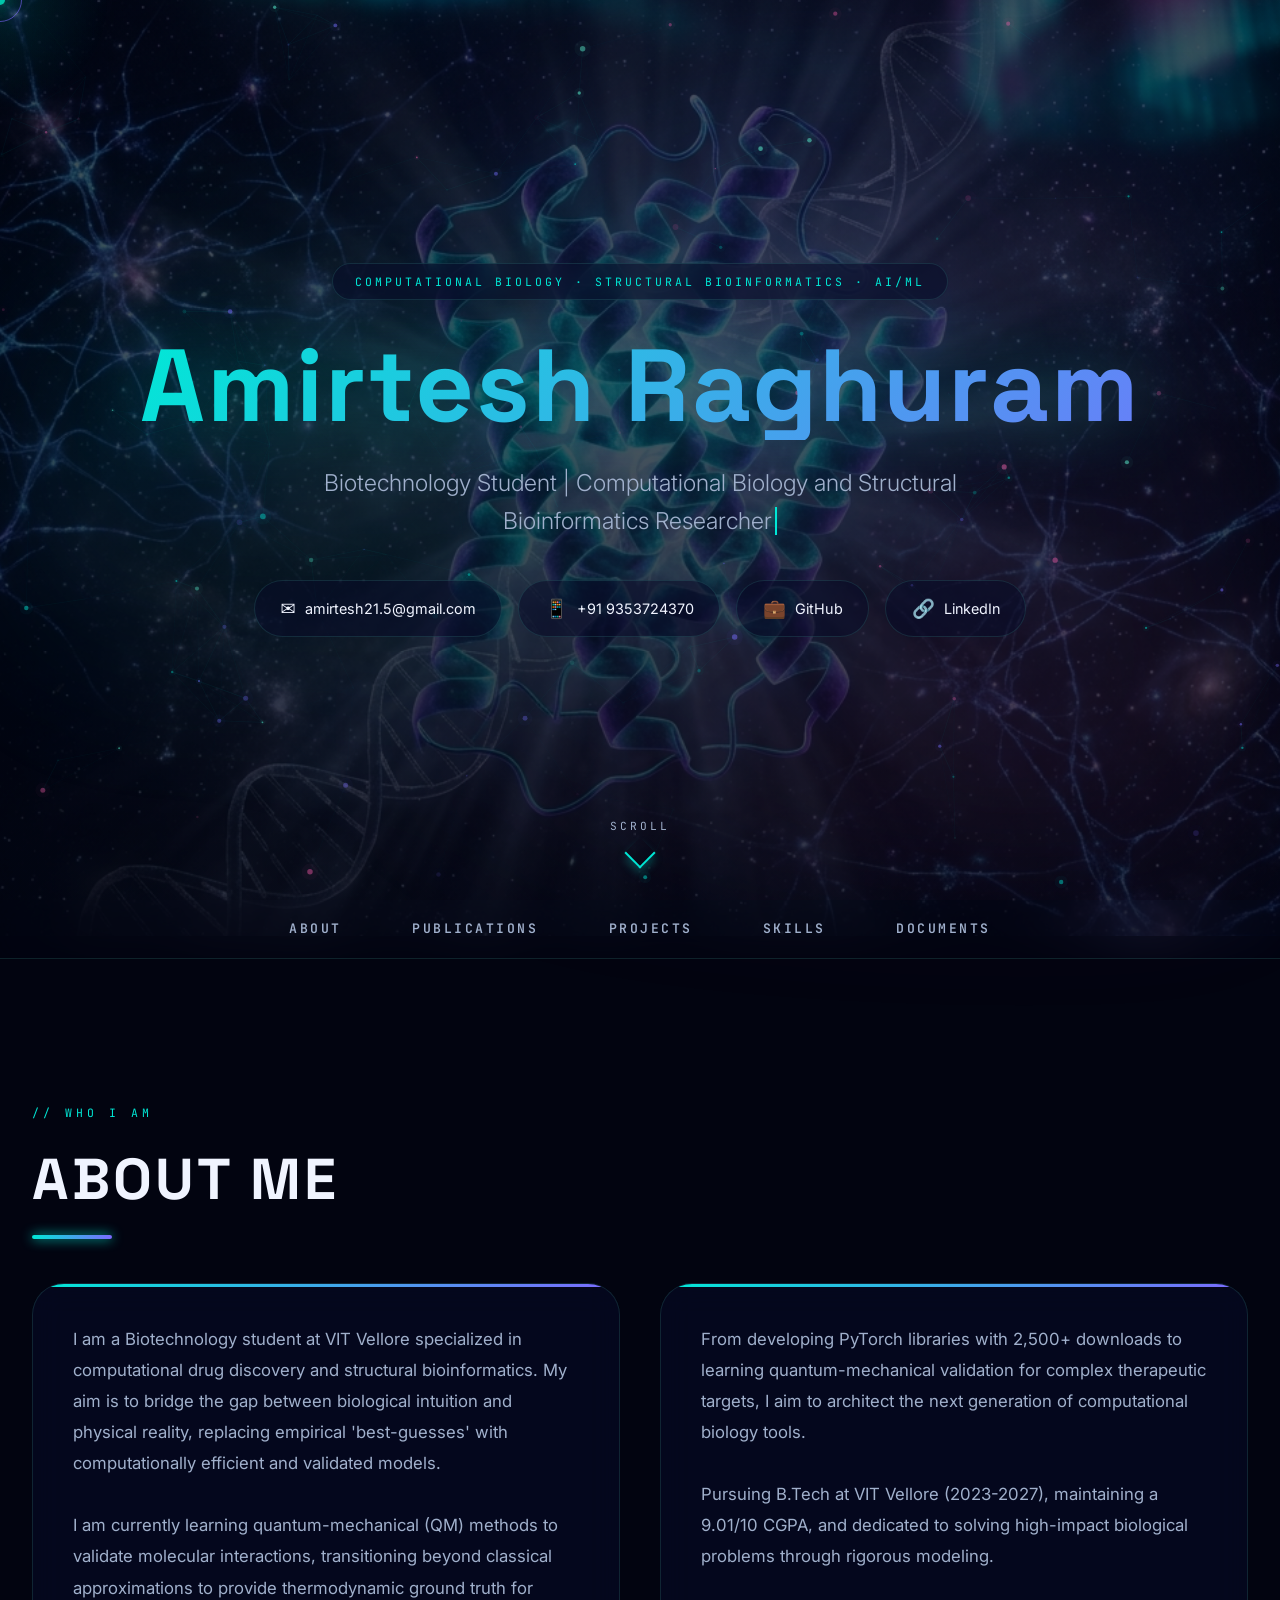
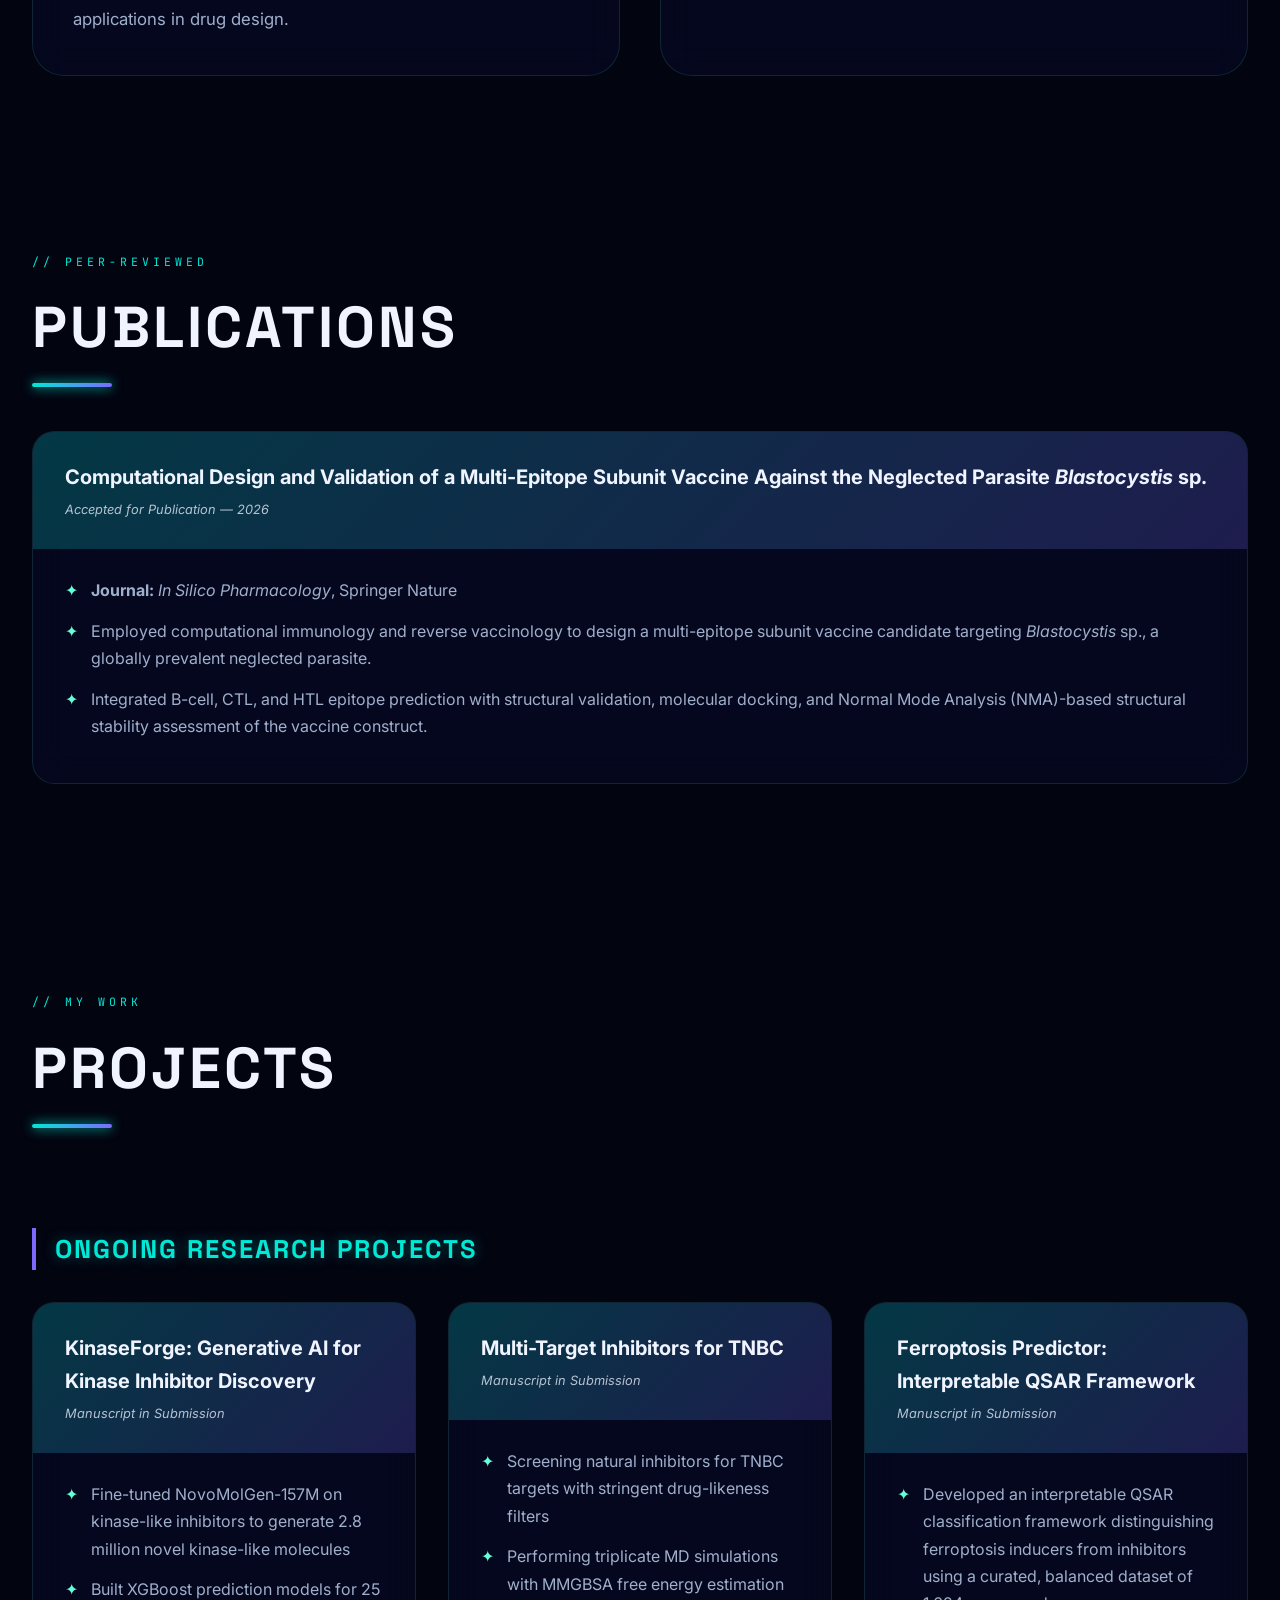
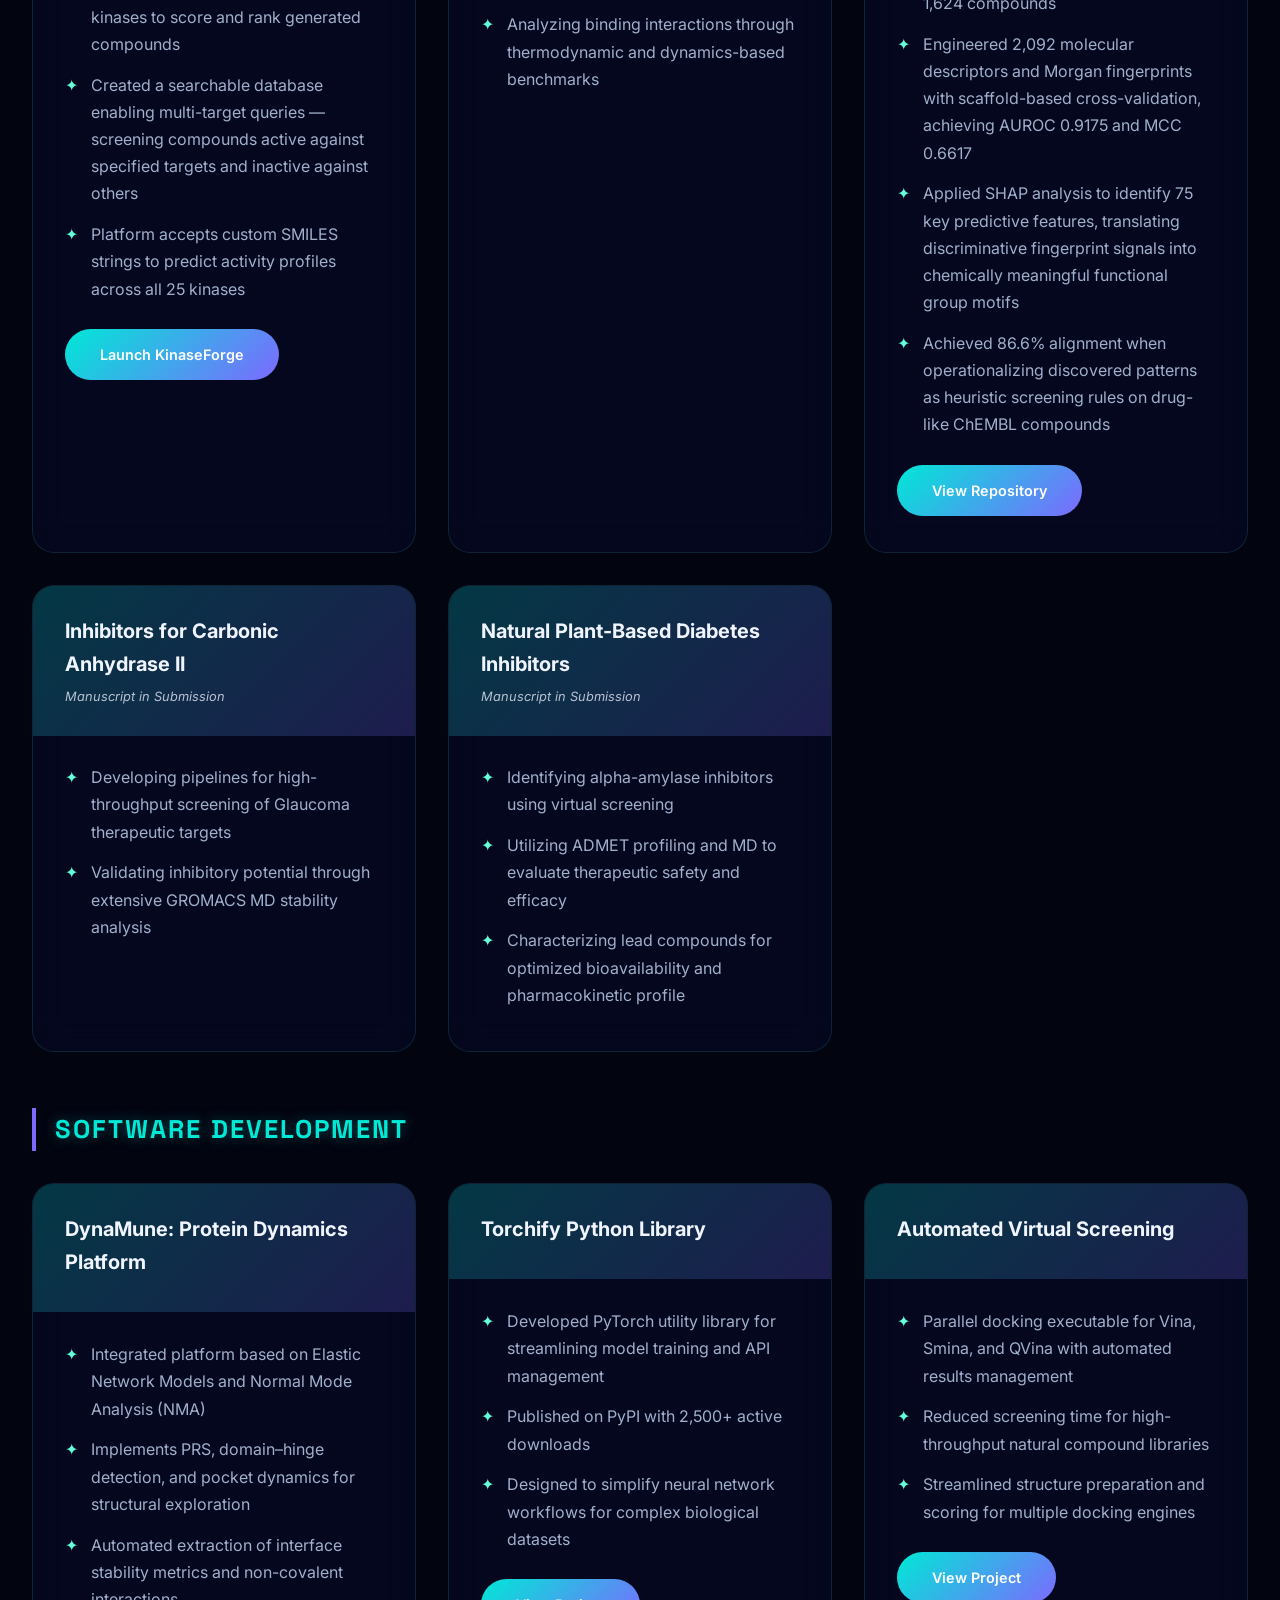
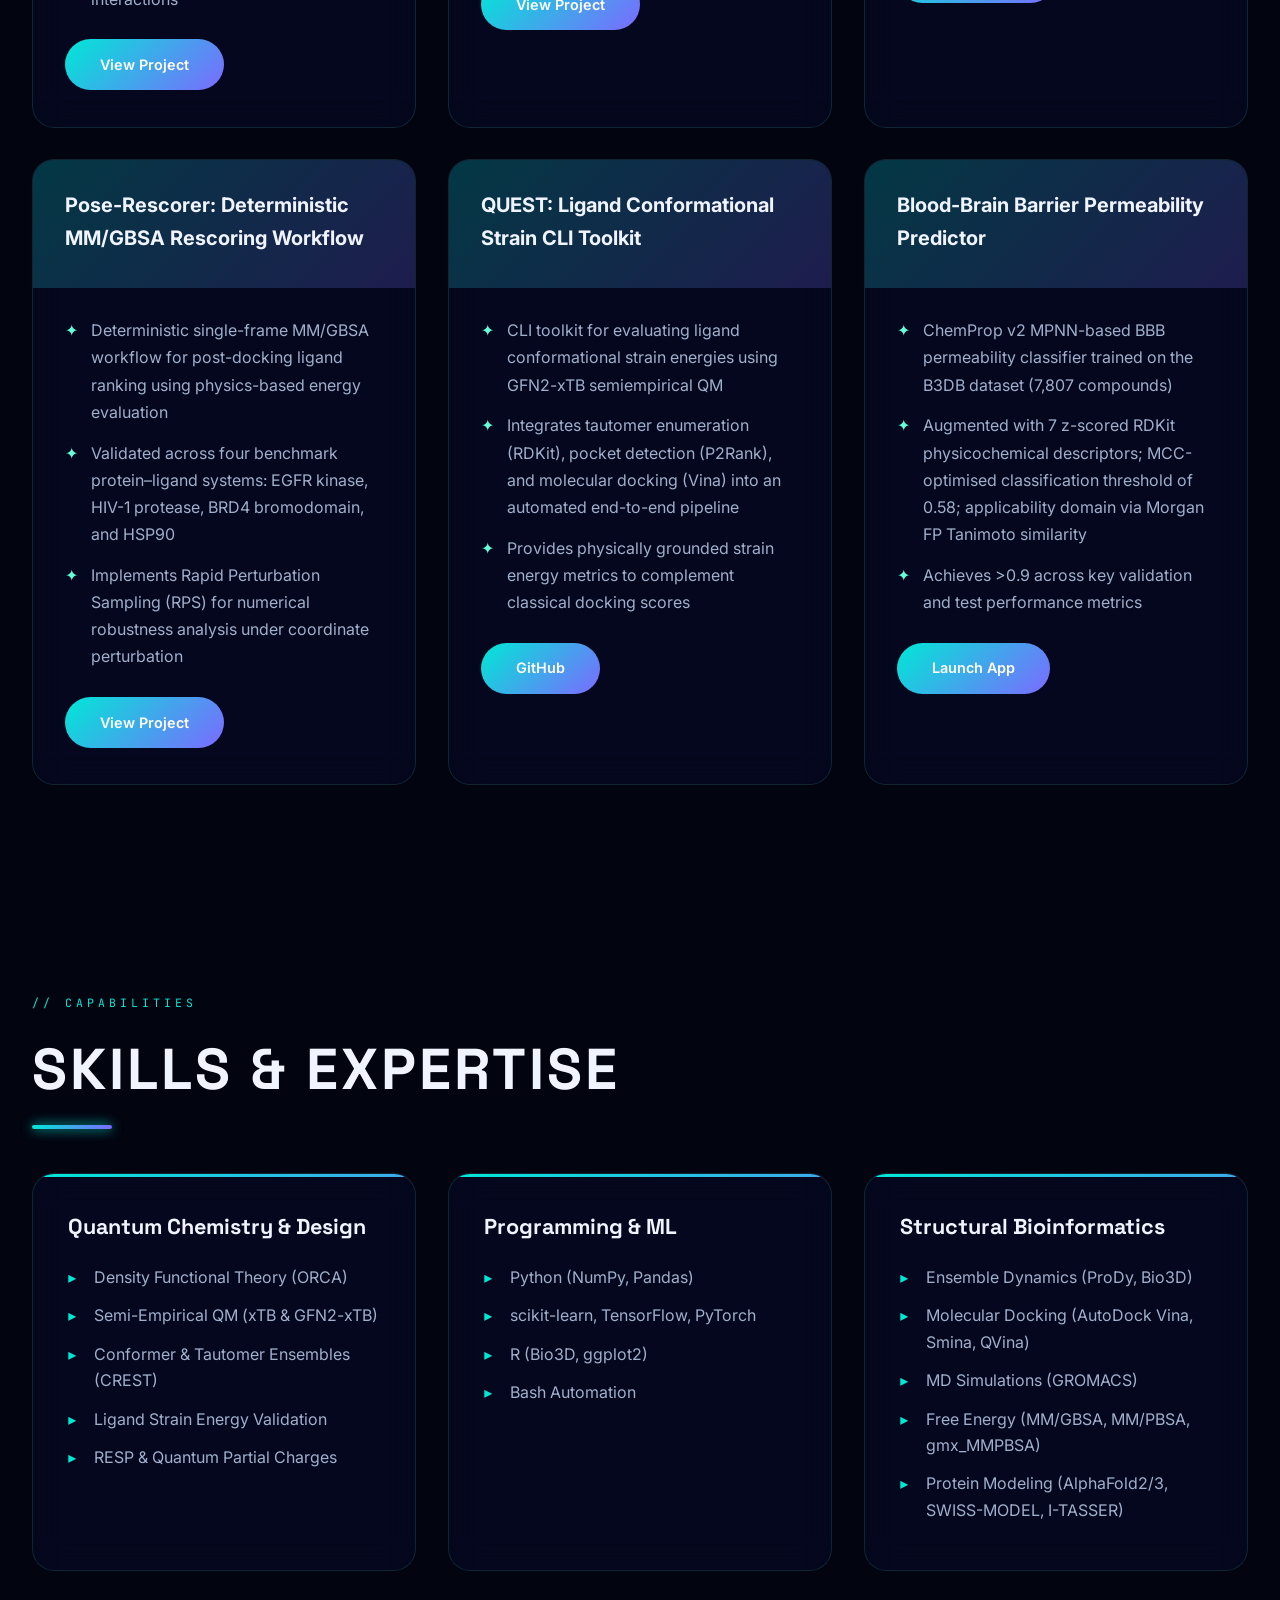
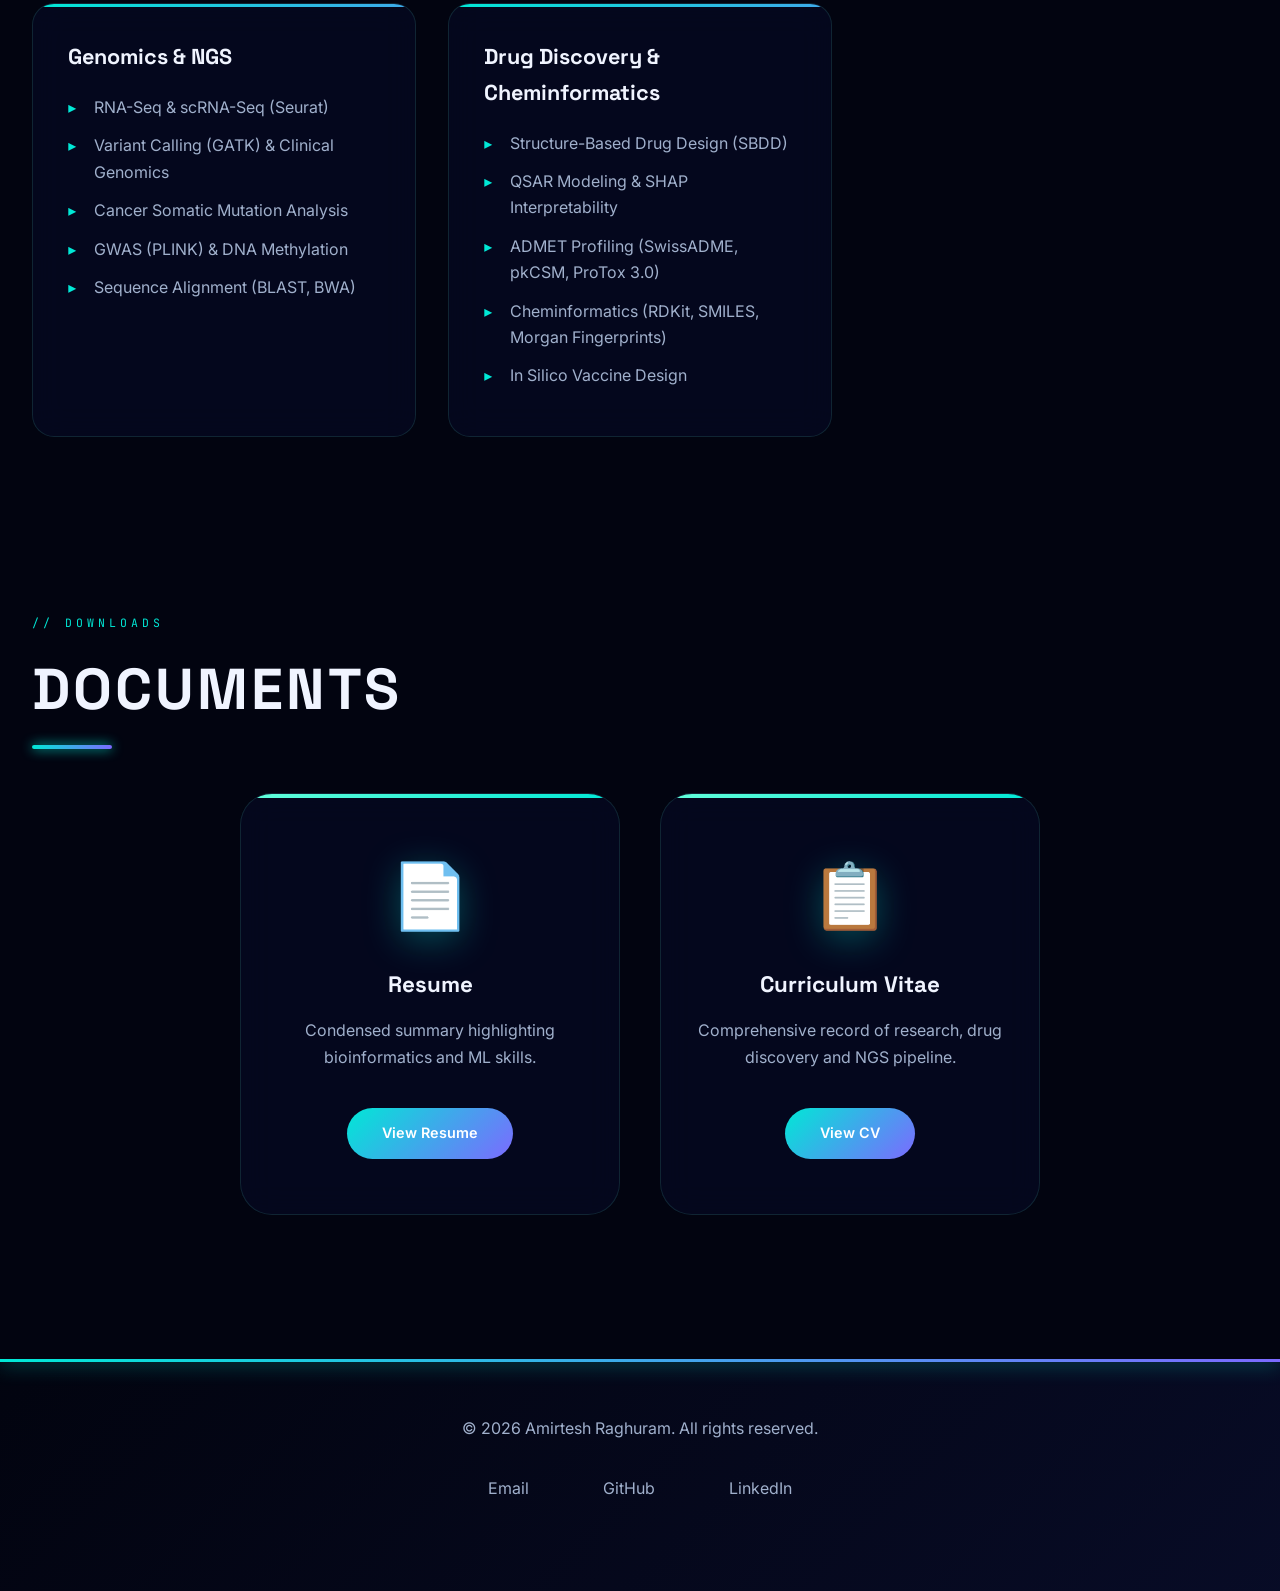
==== index.html @ 0015186c "bbb-prediction-added" ====
<!DOCTYPE html>
<html lang="en">

<head>
    <meta charset="UTF-8">
    <meta name="viewport" content="width=device-width, initial-scale=1.0">
    <title>Amirtesh Raghuram - Biotechnology Portfolio</title>
    <link
        href="https://fonts.googleapis.com/css2?family=Inter:wght@300;400;600;700;900&family=Space+Grotesk:wght@400;600;700&family=JetBrains+Mono:wght@400;700&display=swap"
        rel="stylesheet">
    <link rel="stylesheet" href="styles.css">
    <style>
        /* overrides loaded from styles.css */
    </style>
</head>

<body>
    <!-- Scroll Progress -->
    <div class="scroll-progress" id="scrollProgress"></div>

    <!-- 6-Panel Background System -->
    <div class="bg-base"></div>
    <div class="bg-panel active" id="bg-hero"></div>
    <div class="bg-panel" id="bg-about"></div>
    <div class="bg-panel" id="bg-skills"></div>
    <div class="bg-panel" id="bg-research"></div>
    <div class="bg-panel" id="bg-software"></div>
    <div class="bg-panel" id="bg-documents"></div>
    <div class="bg-overlay"></div>

    <!-- Ambient -->
    <div class="aurora"></div>
    <canvas id="particles-canvas"></canvas>

    <!-- Custom Cursor -->
    <div class="cursor-dot" id="cursorDot"></div>
    <div class="cursor-ring" id="cursorRing"></div>
    <div class="cursor-glow" id="cursorGlow"></div>

    <!-- Hero -->
    <header class="hero" id="hero">
        <div class="hero-content">
            <div class="hero-badge">Computational Biology · Structural Bioinformatics · AI/ML</div>
            <h1 class="hero-name">Amirtesh Raghuram</h1>
            <p class="hero-subtitle"><span class="typewriter">Biotechnology Student | Computational Biology and
                    Structural Bioinformatics Researcher</span></p>
            <div class="hero-contacts">
                <a href="mailto:amirtesh21.5@gmail.com" class="contact-pill magnetic"><span class="icon">✉</span>
                    <span>amirtesh21.5@gmail.com</span></a>
                <a href="tel:+919353724370" class="contact-pill magnetic"><span class="icon">📱</span> <span>+91
                        9353724370</span></a>
                <a href="https://github.com/amirtesh" target="_blank" class="contact-pill magnetic"><span
                        class="icon">💼</span> <span>GitHub</span></a>
                <a href="https://in.linkedin.com/in/amirtesh-raghuram-90161828a" target="_blank"
                    class="contact-pill magnetic"><span class="icon">🔗</span> <span>LinkedIn</span></a>
            </div>
        </div>
        <div class="scroll-hint">
            <span>Scroll</span>
            <div class="scroll-hint-arrow"></div>
        </div>
    </header>

    <nav id="mainNav">
        <div class="nav-container">
            <a href="#about" class="nav-link active">About</a>
            <a href="#publications" class="nav-link">Publications</a>
            <a href="#projects" class="nav-link">Projects</a>
            <a href="#skills" class="nav-link">Skills</a>
            <a href="#documents" class="nav-link">Documents</a>
        </div>
    </nav>

    <main>
        <section id="about" class="section">
            <div class="section-label">// who i am</div>
            <h2 class="section-title">About Me</h2>
            <div class="about-grid">
                <div class="about-card stagger">
                    <p>I am a Biotechnology student at VIT Vellore specialized in computational drug discovery and
                        structural bioinformatics. My aim is to bridge the gap between biological intuition and physical
                        reality, replacing empirical 'best-guesses' with computationally efficient and validated models.
                    </p>
                    <br>
                    <p>I am currently learning quantum-mechanical (QM) methods to validate molecular interactions,
                        transitioning beyond classical approximations to provide thermodynamic ground truth for
                        applications in drug design.</p>
                </div>
                <div class="about-card stagger">
                    <p>From developing PyTorch libraries with 2,500+ downloads to learning quantum-mechanical validation
                        for complex therapeutic targets, I aim to architect the next generation of computational biology
                        tools.</p>
                    <br>
                    <p>Pursuing B.Tech at VIT Vellore (2023-2027), maintaining a 9.01/10 CGPA, and dedicated to solving
                        high-impact biological problems through rigorous modeling.</p>
                </div>
            </div>
        </section>


        <section id="publications" class="section">
            <div class="section-label">// peer-reviewed</div>
            <h2 class="section-title">Publications</h2>
            <div class="projects-grid">
                <div class="project-card stagger" style="grid-column: 1 / -1;">
                    <div class="project-header">
                        <h3 class="project-title">Computational Design and Validation of a Multi-Epitope Subunit Vaccine
                            Against the Neglected Parasite <em>Blastocystis</em> sp.</h3>
                        <p class="project-status">Accepted for Publication &mdash; 2026</p>
                    </div>
                    <div class="project-body">
                        <div class="project-bullet"><strong>Journal:</strong> <em>In Silico Pharmacology</em>, Springer
                            Nature</div>
                        <div class="project-bullet">Employed computational immunology and reverse vaccinology to design
                            a multi-epitope subunit vaccine candidate targeting <em>Blastocystis</em> sp., a globally
                            prevalent neglected parasite.</div>
                        <div class="project-bullet">Integrated B-cell, CTL, and HTL epitope prediction with structural
                            validation, molecular docking, and Normal Mode Analysis (NMA)-based structural stability
                            assessment of the vaccine construct.</div>
                    </div>
                </div>
            </div>
        </section>

        <section id="projects" class="section">
            <div class="section-label">// my work</div>
            <h2 class="section-title">Projects</h2>
            <h3 class="projects-label" id="research-anchor">Ongoing Research Projects</h3>
            <div class="projects-grid">
                <div class="project-card stagger">
                    <div class="project-header">
                        <h3 class="project-title">KinaseForge: Generative AI for Kinase Inhibitor Discovery</h3>
                        <p class="project-status">Manuscript in Submission</p>
                    </div>
                    <div class="project-body">
                        <div class="project-bullet">Fine-tuned NovoMolGen-157M on kinase-like inhibitors to generate 2.8
                            million novel kinase-like molecules</div>
                        <div class="project-bullet">Built XGBoost prediction models for 25 kinases to score and rank
                            generated compounds</div>
                        <div class="project-bullet">Created a searchable database enabling multi-target queries —
                            screening compounds active against specified targets and inactive against others</div>
                        <div class="project-bullet">Platform accepts custom SMILES strings to predict activity profiles
                            across all 25 kinases</div><a href="https://kinaseforge.vit.ac.in/" target="_blank"
                            class="btn magnetic"><span>Launch KinaseForge</span></a>
                    </div>
                </div>
                <div class="project-card stagger">
                    <div class="project-header">
                        <h3 class="project-title">Multi-Target Inhibitors for TNBC</h3>
                        <p class="project-status">Manuscript in Submission</p>
                    </div>
                    <div class="project-body">
                        <div class="project-bullet">Screening natural inhibitors for TNBC targets with stringent
                            drug-likeness filters</div>
                        <div class="project-bullet">Performing triplicate MD simulations with MMGBSA free energy
                            estimation</div>
                        <div class="project-bullet">Analyzing binding interactions through thermodynamic and
                            dynamics-based benchmarks</div>
                    </div>
                </div>
                <div class="project-card stagger">
                    <div class="project-header">
                        <h3 class="project-title">Ferroptosis Predictor: Interpretable QSAR Framework</h3>
                        <p class="project-status">Manuscript in Submission</p>
                    </div>
                    <div class="project-body">
                        <div class="project-bullet">Developed an interpretable QSAR classification framework
                            distinguishing ferroptosis inducers from inhibitors using a curated, balanced dataset of
                            1,624 compounds</div>
                        <div class="project-bullet">Engineered 2,092 molecular descriptors and Morgan fingerprints with
                            scaffold-based cross-validation, achieving AUROC 0.9175 and MCC 0.6617</div>
                        <div class="project-bullet">Applied SHAP analysis to identify 75 key predictive features,
                            translating discriminative fingerprint signals into chemically meaningful functional group
                            motifs</div>
                        <div class="project-bullet">Achieved 86.6% alignment when operationalizing discovered patterns
                            as heuristic screening rules on drug-like ChEMBL compounds</div><a
                            href="https://github.com/Amirtesh/Ferroptosis-Predictor" target="_blank"
                            class="btn magnetic"><span>View Repository</span></a>
                    </div>
                </div>
                <div class="project-card stagger">
                    <div class="project-header">
                        <h3 class="project-title">Inhibitors for Carbonic Anhydrase II</h3>
                        <p class="project-status">Manuscript in Submission</p>
                    </div>
                    <div class="project-body">
                        <div class="project-bullet">Developing pipelines for high-throughput screening of Glaucoma
                            therapeutic targets</div>
                        <div class="project-bullet">Validating inhibitory potential through extensive GROMACS MD
                            stability analysis</div>
                    </div>
                </div>
                <div class="project-card stagger">
                    <div class="project-header">
                        <h3 class="project-title">Natural Plant-Based Diabetes Inhibitors</h3>
                        <p class="project-status">Manuscript in Submission</p>
                    </div>
                    <div class="project-body">
                        <div class="project-bullet">Identifying alpha-amylase inhibitors using virtual screening</div>
                        <div class="project-bullet">Utilizing ADMET profiling and MD to evaluate therapeutic safety and
                            efficacy</div>
                        <div class="project-bullet">Characterizing lead compounds for optimized bioavailability and
                            pharmacokinetic profile</div>
                    </div>
                </div>
            </div>
            <h3 class="projects-label" id="software-anchor">Software Development</h3>
            <div class="projects-grid">
                <div class="project-card stagger">
                    <div class="project-header">
                        <h3 class="project-title">DynaMune: Protein Dynamics Platform</h3>
                    </div>
                    <div class="project-body">
                        <div class="project-bullet">Integrated platform based on Elastic Network Models and Normal Mode
                            Analysis (NMA)</div>
                        <div class="project-bullet">Implements PRS, domain–hinge detection, and pocket dynamics for
                            structural exploration</div>
                        <div class="project-bullet">Automated extraction of interface stability metrics and non-covalent
                            interactions</div><a href="https://github.com/Amirtesh/DynaMune" target="_blank"
                            class="btn magnetic"><span>View Project</span></a>
                    </div>
                </div>
                <div class="project-card stagger">
                    <div class="project-header">
                        <h3 class="project-title">Torchify Python Library</h3>
                    </div>
                    <div class="project-body">
                        <div class="project-bullet">Developed PyTorch utility library for streamlining model training
                            and API management</div>
                        <div class="project-bullet">Published on PyPI with 2,500+ active downloads</div>
                        <div class="project-bullet">Designed to simplify neural network workflows for complex biological
                            datasets</div><a href="https://github.com/Amirtesh/Pytorch-Torchify" target="_blank"
                            class="btn magnetic"><span>View Project</span></a>
                    </div>
                </div>
                <div class="project-card stagger">
                    <div class="project-header">
                        <h3 class="project-title">Automated Virtual Screening</h3>
                    </div>
                    <div class="project-body">
                        <div class="project-bullet">Parallel docking executable for Vina, Smina, and QVina with
                            automated results management</div>
                        <div class="project-bullet">Reduced screening time for high-throughput natural compound
                            libraries</div>
                        <div class="project-bullet">Streamlined structure preparation and scoring for multiple docking
                            engines</div><a href="https://github.com/Amirtesh/Automated-Virtual-Screening"
                            target="_blank" class="btn magnetic"><span>View Project</span></a>
                    </div>
                </div>
                <div class="project-card stagger">
                    <div class="project-header">
                        <h3 class="project-title">Pose-Rescorer: Deterministic MM/GBSA Rescoring Workflow</h3>
                    </div>
                    <div class="project-body">
                        <div class="project-bullet">Deterministic single-frame MM/GBSA workflow for post-docking ligand
                            ranking using physics-based energy evaluation</div>
                        <div class="project-bullet">Validated across four benchmark protein–ligand systems: EGFR kinase,
                            HIV-1 protease, BRD4 bromodomain, and HSP90</div>
                        <div class="project-bullet">Implements Rapid Perturbation Sampling (RPS) for numerical
                            robustness analysis under coordinate perturbation</div><a
                            href="https://amirtesh.github.io/Pose-Rescorer" target="_blank"
                            class="btn magnetic"><span>View Project</span></a>
                    </div>
                </div>
                <div class="project-card stagger">
                    <div class="project-header">
                        <h3 class="project-title">QUEST: Ligand Conformational Strain CLI Toolkit</h3>
                    </div>
                    <div class="project-body">
                        <div class="project-bullet">CLI toolkit for evaluating ligand conformational strain energies
                            using GFN2-xTB semiempirical QM</div>
                        <div class="project-bullet">Integrates tautomer enumeration (RDKit), pocket detection (P2Rank),
                            and molecular docking (Vina) into an automated end-to-end pipeline</div>
                        <div class="project-bullet">Provides physically grounded strain energy metrics to complement
                            classical docking scores </div><a href="https://github.com/Amirtesh/QUEST" target="_blank"
                            class="btn magnetic"><span>GitHub</span></a>
                    </div>
                </div>
                <div class="project-card stagger">
                    <div class="project-header">
                        <h3 class="project-title">Blood-Brain Barrier Permeability Predictor</h3>
                    </div>
                    <div class="project-body">
                        <div class="project-bullet">ChemProp v2 MPNN-based BBB permeability classifier trained on
                            the B3DB dataset (7,807 compounds)</div>
                        <div class="project-bullet">Augmented with 7 z-scored RDKit physicochemical descriptors;
                            MCC-optimised classification threshold of 0.58; applicability domain via Morgan FP Tanimoto
                            similarity</div>
                        <div class="project-bullet">Achieves &gt;0.9 across key validation and test performance
                            metrics</div>
                        <a href="https://bbb-prediction.streamlit.app/" target="_blank" class="btn magnetic"><span>Launch
                                App</span></a>
                    </div>
                </div>
            </div>
        </section>

        <section id="skills" class="section">
            <div class="section-label">// capabilities</div>
            <h2 class="section-title">Skills &amp; Expertise</h2>
            <div class="skills-grid">
                <div class="skill-card stagger">
                    <h3 class="skill-card-title">Quantum Chemistry &amp; Design</h3>
                    <ul>
                        <li class="skill-item">Density Functional Theory (ORCA)</li>
                        <li class="skill-item">Semi-Empirical QM (xTB &amp; GFN2-xTB)</li>
                        <li class="skill-item">Conformer &amp; Tautomer Ensembles (CREST)</li>
                        <li class="skill-item">Ligand Strain Energy Validation</li>
                        <li class="skill-item">RESP &amp; Quantum Partial Charges</li>
                    </ul>
                </div>
                <div class="skill-card stagger">
                    <h3 class="skill-card-title">Programming &amp; ML</h3>
                    <ul>
                        <li class="skill-item">Python (NumPy, Pandas)</li>
                        <li class="skill-item">scikit-learn, TensorFlow, PyTorch</li>
                        <li class="skill-item">R (Bio3D, ggplot2)</li>
                        <li class="skill-item">Bash Automation</li>
                    </ul>
                </div>
                <div class="skill-card stagger">
                    <h3 class="skill-card-title">Structural Bioinformatics</h3>
                    <ul>
                        <li class="skill-item">Ensemble Dynamics (ProDy, Bio3D)</li>
                        <li class="skill-item">Molecular Docking (AutoDock Vina, Smina, QVina)</li>
                        <li class="skill-item">MD Simulations (GROMACS)</li>
                        <li class="skill-item">Free Energy (MM/GBSA, MM/PBSA, gmx_MMPBSA)</li>
                        <li class="skill-item">Protein Modeling (AlphaFold2/3, SWISS-MODEL, I-TASSER)</li>
                    </ul>
                </div>
                <div class="skill-card stagger">
                    <h3 class="skill-card-title">Genomics &amp; NGS</h3>
                    <ul>
                        <li class="skill-item">RNA-Seq &amp; scRNA-Seq (Seurat)</li>
                        <li class="skill-item">Variant Calling (GATK) &amp; Clinical Genomics</li>
                        <li class="skill-item">Cancer Somatic Mutation Analysis</li>
                        <li class="skill-item">GWAS (PLINK) &amp; DNA Methylation</li>
                        <li class="skill-item">Sequence Alignment (BLAST, BWA)</li>
                    </ul>
                </div>
                <div class="skill-card stagger">
                    <h3 class="skill-card-title">Drug Discovery &amp; Cheminformatics</h3>
                    <ul>
                        <li class="skill-item">Structure-Based Drug Design (SBDD)</li>
                        <li class="skill-item">QSAR Modeling &amp; SHAP Interpretability</li>
                        <li class="skill-item">ADMET Profiling (SwissADME, pkCSM, ProTox 3.0)</li>
                        <li class="skill-item">Cheminformatics (RDKit, SMILES, Morgan Fingerprints)</li>
                        <li class="skill-item">In Silico Vaccine Design</li>
                    </ul>
                </div>
            </div>
        </section>

        <section id="documents" class="section">
            <div class="section-label">// downloads</div>
            <h2 class="section-title">Documents</h2>
            <div class="docs-grid">
                <div class="doc-card stagger">
                    <div class="doc-icon">📄</div>
                    <h3 class="doc-title">Resume</h3>
                    <p class="doc-desc">Condensed summary highlighting bioinformatics and ML skills.</p><a
                        href="Amirtesh-Raghuram-Resume.pdf" target="_blank" class="btn magnetic"><span>View
                            Resume</span></a>
                </div>
                <div class="doc-card stagger">
                    <div class="doc-icon">📋</div>
                    <h3 class="doc-title">Curriculum Vitae</h3>
                    <p class="doc-desc">Comprehensive record of research, drug discovery and NGS pipeline.</p><a
                        href="Amirtesh-Raghuram-CV.pdf" target="_blank" class="btn magnetic"><span>View CV</span></a>
                </div>
            </div>
        </section>
    </main>

    <footer>
        <div class="footer-inner">
            <p>&copy; 2026 Amirtesh Raghuram. All rights reserved.</p>
            <div class="footer-links">
                <a href="mailto:amirtesh21.5@gmail.com" class="footer-link">Email</a>
                <a href="https://github.com/amirtesh" target="_blank" class="footer-link">GitHub</a>
                <a href="https://in.linkedin.com/in/amirtesh-raghuram-90161828a" target="_blank"
                    class="footer-link">LinkedIn</a>
            </div>
        </div>
    </footer>

    <script>
        // ── Scroll Progress ──
        window.addEventListener('scroll', () => {
            const pct = (window.scrollY / (document.documentElement.scrollHeight - innerHeight)) * 100;
            document.getElementById('scrollProgress').style.width = pct + '%';
        });

        // ── Custom Cursor ──
        const dot = document.getElementById('cursorDot');
        const ring = document.getElementById('cursorRing');
        const glow = document.getElementById('cursorGlow');
        let mx = 0, my = 0, dx = 0, dy = 0, rx = 0, ry = 0, gx = 0, gy = 0;

        document.addEventListener('mousemove', e => { mx = e.clientX; my = e.clientY; });

        document.querySelectorAll('a, button, .btn').forEach(el => {
            el.addEventListener('mouseenter', () => { dot.classList.add('hovering'); ring.classList.add('hovering'); });
            el.addEventListener('mouseleave', () => { dot.classList.remove('hovering'); ring.classList.remove('hovering'); });
        });

        (function animCursor() {
            dx += (mx - dx) * 0.35; dy += (my - dy) * 0.35;
            rx += (mx - rx) * 0.12; ry += (my - ry) * 0.12;
            gx += (mx - gx) * 0.06; gy += (my - gy) * 0.06;
            dot.style.left = dx - 5 + 'px'; dot.style.top = dy - 5 + 'px';
            ring.style.left = rx - 22 + 'px'; ring.style.top = ry - 22 + 'px';
            glow.style.left = gx - 110 + 'px'; glow.style.top = gy - 110 + 'px';
            requestAnimationFrame(animCursor);
        })();

        // ── Particle System ──
        const canvas = document.getElementById('particles-canvas');
        const ctx = canvas.getContext('2d');
        let particles = [];
        function resizeCanvas() { canvas.width = innerWidth; canvas.height = innerHeight; }
        resizeCanvas(); window.addEventListener('resize', resizeCanvas);

        class Particle {
            constructor() { this.reset(); }
            reset() {
                this.x = Math.random() * canvas.width;
                this.y = Math.random() * canvas.height;
                this.size = Math.random() * 2.5 + 0.5;
                this.sx = (Math.random() - 0.5) * 0.6;
                this.sy = (Math.random() - 0.5) * 0.6;
                this.o = Math.random() * 0.5 + 0.1;
                this.c = ['0,232,214', '124,106,255', '255,94,174', '100,255,218'][Math.floor(Math.random() * 4)];
                this.p = Math.random() * Math.PI * 2;
            }
            update() {
                this.x += this.sx; this.y += this.sy;
                this.p += 0.02; this.o = 0.25 + Math.sin(this.p) * 0.25;
                const ddx = mx - this.x, ddy = my - this.y;
                if (Math.hypot(ddx, ddy) < 180) { this.x += ddx * 0.004; this.y += ddy * 0.004; }
                if (this.x < 0 || this.x > canvas.width || this.y < 0 || this.y > canvas.height) this.reset();
            }
            draw() {
                ctx.beginPath(); ctx.arc(this.x, this.y, this.size, 0, Math.PI * 2);
                ctx.fillStyle = `rgba(${this.c},${this.o})`; ctx.fill();
                ctx.beginPath(); ctx.arc(this.x, this.y, this.size * 3, 0, Math.PI * 2);
                ctx.fillStyle = `rgba(${this.c},${this.o * 0.08})`; ctx.fill();
            }
        }
        function initP() { particles = []; for (let i = 0; i < Math.min(Math.floor(innerWidth / 10), 150); i++) particles.push(new Particle()); }
        initP();
        function connectP() {
            for (let i = 0; i < particles.length; i++) for (let j = i + 1; j < particles.length; j++) {
                const d = Math.hypot(particles[i].x - particles[j].x, particles[i].y - particles[j].y);
                if (d < 130) { ctx.beginPath(); ctx.strokeStyle = `rgba(0,232,214,${(1 - d / 130) * 0.15})`; ctx.lineWidth = 0.4; ctx.moveTo(particles[i].x, particles[i].y); ctx.lineTo(particles[j].x, particles[j].y); ctx.stroke(); }
            }
        }
        (function animP() { ctx.clearRect(0, 0, canvas.width, canvas.height); particles.forEach(p => { p.update(); p.draw() }); connectP(); requestAnimationFrame(animP) })();
        window.addEventListener('resize', () => { resizeCanvas(); initP(); });

        // ── Section Observer ──
        const sections = document.querySelectorAll('.section');
        const obs = new IntersectionObserver(entries => {
            entries.forEach(e => { if (e.isIntersecting) e.target.classList.add('visible'); });
        }, { threshold: 0.08, rootMargin: '0px 0px -80px 0px' });
        sections.forEach(s => obs.observe(s));

        // ── 6-Panel Background Switcher ──
        const bgMap = {
            'hero': document.getElementById('bg-hero'),
            'about': document.getElementById('bg-about'),
            'skills': document.getElementById('bg-skills'),
            'research': document.getElementById('bg-research'),
            'software': document.getElementById('bg-software'),
            'documents': document.getElementById('bg-documents')
        };
        const sectionToBg = {
            'hero': 'hero', 'about': 'about', 'skills': 'skills',
            'projects': 'research', 'research-anchor': 'research',
            'software-anchor': 'software', 'documents': 'documents'
        };
        function updateBg() {
            const targets = [document.getElementById('hero'), ...document.querySelectorAll('.section'), document.getElementById('research-anchor'), document.getElementById('software-anchor')];
            let best = 'hero', bestR = -1;
            targets.forEach(el => {
                if (!el) return;
                const r = el.getBoundingClientRect();
                const vis = (Math.min(r.bottom, innerHeight) - Math.max(r.top, 0)) / innerHeight;
                if (vis > bestR) { bestR = vis; best = el.id || 'hero'; }
            });
            const key = sectionToBg[best] || 'hero';
            Object.values(bgMap).forEach(p => p && p.classList.remove('active'));
            if (bgMap[key]) bgMap[key].classList.add('active');
        }
        window.addEventListener('scroll', updateBg, { passive: true }); updateBg();

        // ── Hero Parallax ──
        window.addEventListener('scroll', () => {
            const s = pageYOffset;
            const hero = document.querySelector('.hero-content');
            if (hero) { hero.style.transform = `translateY(${s * 0.25}px)`; hero.style.opacity = Math.max(0, 1 - s / 550); }
        });

        // ── Nav ──
        window.addEventListener('scroll', () => {
            document.getElementById('mainNav').classList.toggle('scrolled', scrollY > 80);
        });
        document.querySelectorAll('.nav-link').forEach(link => {
            link.addEventListener('click', function (e) {
                e.preventDefault();
                const t = document.getElementById(this.getAttribute('href').substring(1));
                if (t) t.scrollIntoView({ behavior: 'smooth', block: 'start' });
                document.querySelectorAll('.nav-link').forEach(l => l.classList.remove('active'));
                this.classList.add('active');
            });
        });
        window.addEventListener('scroll', () => {
            let cur = '';
            document.querySelectorAll('.section').forEach(s => {
                if (pageYOffset >= s.offsetTop - 150 && pageYOffset < s.offsetTop + s.offsetHeight) cur = s.id;
            });
            document.querySelectorAll('.nav-link').forEach(l => { l.classList.toggle('active', l.getAttribute('href') === '#' + cur); });
        });

        // ── 3D Tilt ──
        document.querySelectorAll('.project-card,.skill-card,.doc-card,.about-card').forEach(card => {
            card.addEventListener('mousemove', e => {
                const r = card.getBoundingClientRect(), x = e.clientX - r.left, y = e.clientY - r.top;
                const rx = (y - r.height / 2) / 18, ry = (r.width / 2 - x) / 18;
                card.style.transform = `perspective(900px) rotateX(${rx}deg) rotateY(${ry}deg) translateY(-8px) scale(1.02)`;
                card.style.background = `radial-gradient(circle at ${x}px ${y}px, rgba(0,232,214,0.1) 0%, transparent 55%)`;
            });
            card.addEventListener('mouseleave', () => { card.style.transform = ''; card.style.background = ''; });
        });

        // ── Magnetic Buttons ──
        document.querySelectorAll('.magnetic').forEach(b => {
            b.addEventListener('mousemove', e => {
                const r = b.getBoundingClientRect();
                b.style.transform = `translate(${(e.clientX - r.left - r.width / 2) * 0.18}px,${(e.clientY - r.top - r.height / 2) * 0.18}px) scale(1.04)`;
            });
            b.addEventListener('mouseleave', () => { b.style.transform = ''; });
        });
    </script>
</body>

</html>
---- styles.css ----
/* ═══════════════════════════════════════════════════
   AMIRTESH RAGHURAM — PORTFOLIO  ·  Full UI Redesign
   ═══════════════════════════════════════════════════ */

/* ── Design Tokens ── */
:root {
  --bg-void:        #020410;
  --accent-cyan:    #00e8d6;
  --accent-violet:  #7c6aff;
  --accent-pink:    #ff5eae;
  --accent-gold:    #ffc857;
  --accent-mint:    #64ffda;
  --text-primary:   #f0f4ff;
  --text-muted:     #a0b0cc;
  --glass:          rgba(8,12,40,0.55);
  --glass-border:   rgba(100,255,218,0.12);
  --radius:         22px;
  --radius-lg:      32px;
  --ease-spring:    cubic-bezier(.175,.885,.32,1.275);
  --ease-smooth:    cubic-bezier(.4,0,.2,1);
}

/* ── Reset ── */
*,*::before,*::after{margin:0;padding:0;box-sizing:border-box}
html{scroll-behavior:smooth;-webkit-font-smoothing:antialiased}
body{
  font-family:'Inter',system-ui,sans-serif;
  color:var(--text-primary);
  background:var(--bg-void);
  line-height:1.65;
  overflow-x:hidden;
  cursor:none;
}
img{max-width:100%;display:block}
a{color:inherit;text-decoration:none}
ul{list-style:none}

/* ═══════════════════════════════════════
   §  SCROLL-DRIVEN BACKGROUND SYSTEM
   ═══════════════════════════════════════ */
.bg-base{
  position:fixed;inset:0;
  background:var(--bg-void);
  z-index:-20;
}
.bg-panel{
  position:fixed;inset:0;
  background-size:cover;
  background-position:center;
  z-index:-19;
  opacity:0;
  transition:opacity 1.6s var(--ease-smooth);
  will-change:opacity;
  transform:scale(1.08);          /* slight zoom-in for depth */
  animation:bgBreath 25s ease-in-out infinite alternate;
}
.bg-panel.active{opacity:1}
@keyframes bgBreath{
  0%{transform:scale(1.08)}
  100%{transform:scale(1.02)}
}
#bg-hero     {background-image:url('scene_hero.png')}
#bg-about    {background-image:url('scene_about.png')}
#bg-skills   {background-image:url('scene_skills.png')}
#bg-research {background-image:url('scene_research.png')}
#bg-software {background-image:url('scene_software.png')}
#bg-documents{background-image:url('scene_documents.png')}

/* Dark tint for legibility */
.bg-overlay{
  position:fixed;inset:0;
  background:linear-gradient(180deg,rgba(2,4,16,.68) 0%,rgba(2,4,16,.78) 100%);
  z-index:-18;
}

/* ═══════════════════════════════════════
   §  SCROLL PROGRESS
   ═══════════════════════════════════════ */
.scroll-progress{
  position:fixed;top:0;left:0;height:3px;
  background:linear-gradient(90deg,var(--accent-cyan),var(--accent-violet),var(--accent-pink),var(--accent-gold));
  background-size:300% 100%;
  animation:grad-slide 3s linear infinite;
  z-index:10000;
  transform-origin:left;
  border-radius:0 2px 2px 0;
  box-shadow:0 0 14px var(--accent-cyan);
}
@keyframes grad-slide{0%{background-position:0%}100%{background-position:300%}}

/* ═══════════════════════════════════════
   §  CUSTOM CURSOR
   ═══════════════════════════════════════ */
.cursor-dot{
  position:fixed;width:10px;height:10px;border-radius:50%;
  background:var(--accent-cyan);
  pointer-events:none;z-index:99999;
  mix-blend-mode:difference;
  transition:transform .15s var(--ease-spring);
  box-shadow:0 0 16px var(--accent-cyan);
}
.cursor-ring{
  position:fixed;width:44px;height:44px;border-radius:50%;
  border:1.5px solid var(--accent-violet);
  pointer-events:none;z-index:99998;opacity:.6;
  transition:width .3s,height .3s,border-color .3s;
}
.cursor-glow{
  position:fixed;width:220px;height:220px;border-radius:50%;
  background:radial-gradient(circle,rgba(0,232,214,.12) 0%,transparent 70%);
  pointer-events:none;z-index:99997;
}
.cursor-dot.hovering{transform:scale(2.5)}
.cursor-ring.hovering{width:64px;height:64px;border-color:var(--accent-pink)}

/* ═══════════════════════════════════════
   §  PARTICLE CANVAS
   ═══════════════════════════════════════ */
#particles-canvas{
  position:fixed;inset:0;z-index:-15;pointer-events:none;
}

/* ═══════════════════════════════════════
   §  NAVIGATION
   ═══════════════════════════════════════ */
nav{
  position:sticky;top:0;z-index:1000;
  background:rgba(2,4,16,.7);
  backdrop-filter:blur(28px);
  border-bottom:1px solid var(--glass-border);
  transition:box-shadow .4s;
}
nav.scrolled{
  box-shadow:0 8px 40px rgba(0,0,0,.5),0 0 20px rgba(0,232,214,.06);
}
.nav-container{
  display:flex;justify-content:center;
  max-width:1400px;margin:0 auto;gap:.8rem;
}
.nav-link{
  padding:1.15rem 1.8rem;
  color:var(--text-muted);
  font-weight:600;font-size:.82rem;
  text-transform:uppercase;letter-spacing:2.5px;
  font-family:'JetBrains Mono',monospace;
  position:relative;
  transition:color .3s;
}
.nav-link::after{
  content:'';position:absolute;bottom:0;left:50%;
  width:0;height:2.5px;
  background:linear-gradient(90deg,var(--accent-cyan),var(--accent-violet));
  transform:translateX(-50%);border-radius:2px;
  transition:width .4s var(--ease-spring);
  box-shadow:0 0 8px var(--accent-cyan);
}
.nav-link:hover::after,.nav-link.active::after{width:70%}
.nav-link:hover,.nav-link.active{
  color:var(--accent-cyan);
  text-shadow:0 0 18px rgba(0,232,214,.4);
}

/* ═══════════════════════════════════════
   §  HERO
   ═══════════════════════════════════════ */
.hero{
  min-height:100vh;
  display:flex;align-items:center;justify-content:center;
  text-align:center;position:relative;
  overflow:hidden;perspective:1500px;
}
.hero-content{
  max-width:1100px;padding:2rem;position:relative;z-index:2;
}
.hero-badge{
  display:inline-block;
  padding:.5rem 1.4rem;
  border-radius:40px;
  border:1px solid var(--glass-border);
  background:var(--glass);
  backdrop-filter:blur(14px);
  font-family:'JetBrains Mono',monospace;
  font-size:.72rem;letter-spacing:3px;
  text-transform:uppercase;
  color:var(--accent-cyan);
  margin-bottom:2rem;
  animation:fadeUp .8s var(--ease-smooth) .2s both;
}
.hero-name{
  font-family:'Space Grotesk',sans-serif;
  font-size:clamp(3rem,8vw,7rem);
  font-weight:900;letter-spacing:2px;
  line-height:1.05;
  background:linear-gradient(135deg,var(--accent-cyan) 0%,var(--accent-violet) 40%,var(--accent-pink) 100%);
  background-size:300% 300%;
  -webkit-background-clip:text;background-clip:text;
  -webkit-text-fill-color:transparent;
  animation:gradShift 6s ease-in-out infinite,fadeUp 1s var(--ease-smooth) .4s both;
  filter:drop-shadow(0 0 40px rgba(0,232,214,.35));
}
@keyframes gradShift{0%,100%{background-position:0% 50%}50%{background-position:100% 50%}}
@keyframes fadeUp{from{opacity:0;transform:translateY(40px)}to{opacity:1;transform:translateY(0)}}

.hero-subtitle{
  font-size:clamp(1rem,2.4vw,1.45rem);
  color:var(--text-muted);
  font-weight:300;max-width:780px;
  margin:1.5rem auto 2.5rem;
  animation:fadeUp 1s var(--ease-smooth) .6s both;
}
.hero-subtitle .typewriter{
  border-right:2px solid var(--accent-cyan);
  animation:blink .75s step-end infinite;
  padding-right:3px;
}
@keyframes blink{0%,100%{border-color:transparent}50%{border-color:var(--accent-cyan)}}

/* Contact pills */
.hero-contacts{
  display:flex;justify-content:center;flex-wrap:wrap;gap:1rem;
  animation:fadeUp 1s var(--ease-smooth) .8s both;
}
.contact-pill{
  display:flex;align-items:center;gap:.55rem;
  padding:.75rem 1.6rem;border-radius:50px;
  background:var(--glass);backdrop-filter:blur(14px);
  border:1px solid var(--glass-border);
  font-size:.9rem;
  transition:all .4s var(--ease-spring);
  position:relative;overflow:hidden;
}
.contact-pill:hover{
  transform:translateY(-4px) scale(1.06);
  box-shadow:0 14px 40px rgba(0,232,214,.3);
  border-color:var(--accent-cyan);
}
.contact-pill .icon{font-size:1.15rem}

/* Scroll hint */
.scroll-hint{
  position:absolute;bottom:36px;left:50%;
  transform:translateX(-50%);
  display:flex;flex-direction:column;align-items:center;gap:.4rem;
  animation:bounce 2.5s infinite;z-index:5;
}
.scroll-hint span{
  font-size:.7rem;color:var(--text-muted);
  text-transform:uppercase;letter-spacing:3px;
  font-family:'JetBrains Mono',monospace;
}
.scroll-hint-arrow{
  width:22px;height:22px;
  border-right:2px solid var(--accent-cyan);
  border-bottom:2px solid var(--accent-cyan);
  transform:rotate(45deg);
  box-shadow:4px 4px 8px rgba(0,232,214,.25);
}
@keyframes bounce{0%,100%{transform:translateX(-50%) translateY(0)}50%{transform:translateX(-50%) translateY(12px)}}

/* ═══════════════════════════════════════
   §  SECTIONS — SHARED
   ═══════════════════════════════════════ */
main{max-width:1400px;margin:0 auto;padding:0 2rem}
.section{
  margin:7rem 0;padding:2rem 0;
  opacity:0;
  transform:translateY(60px);
  transition:opacity .9s var(--ease-smooth),transform .9s var(--ease-smooth);
}
.section.visible{opacity:1;transform:translateY(0)}

/* Stagger children */
.section.visible .stagger{animation:staggerIn .7s var(--ease-smooth) both}
.section.visible .stagger:nth-child(1){animation-delay:.05s}
.section.visible .stagger:nth-child(2){animation-delay:.12s}
.section.visible .stagger:nth-child(3){animation-delay:.19s}
.section.visible .stagger:nth-child(4){animation-delay:.26s}
.section.visible .stagger:nth-child(5){animation-delay:.33s}
.section.visible .stagger:nth-child(6){animation-delay:.40s}
.section.visible .stagger:nth-child(7){animation-delay:.47s}
.section.visible .stagger:nth-child(8){animation-delay:.54s}
.section.visible .stagger:nth-child(9){animation-delay:.61s}
@keyframes staggerIn{from{opacity:0;transform:translateY(36px) scale(.96)}to{opacity:1;transform:none}}

.section-label{
  font-family:'JetBrains Mono',monospace;
  font-size:.72rem;text-transform:uppercase;
  letter-spacing:4px;color:var(--accent-cyan);
  margin-bottom:.6rem;
}
.section-title{
  font-family:'Space Grotesk',sans-serif;
  font-size:clamp(2.2rem,5vw,3.6rem);
  font-weight:900;text-transform:uppercase;
  letter-spacing:3px;margin-bottom:3.5rem;
  position:relative;display:inline-block;
}
.section-title::after{
  content:'';position:absolute;bottom:-12px;left:0;
  width:80px;height:4px;
  background:linear-gradient(90deg,var(--accent-cyan),var(--accent-violet));
  border-radius:2px;
  box-shadow:0 0 12px var(--accent-cyan);
}

/* ═══════════════════════════════════════
   §  ABOUT
   ═══════════════════════════════════════ */
.about-grid{
  display:grid;grid-template-columns:1fr 1fr;gap:2.5rem;
}
.about-card{
  padding:2.5rem;border-radius:var(--radius-lg);
  background:var(--glass);backdrop-filter:blur(16px);
  border:1px solid var(--glass-border);
  font-size:1.05rem;line-height:1.85;color:var(--text-muted);
  transition:all .5s var(--ease-spring);
  position:relative;overflow:hidden;
}
.about-card::before{
  content:'';position:absolute;top:0;left:0;right:0;height:3px;
  background:linear-gradient(90deg,var(--accent-cyan),var(--accent-violet),var(--accent-pink));
  background-size:200% 100%;
  animation:grad-slide 3s linear infinite;
}
.about-card:hover{
  transform:translateY(-8px) scale(1.015);
  box-shadow:0 24px 56px rgba(0,232,214,.12),0 0 40px rgba(0,232,214,.06);
  border-color:rgba(0,232,214,.25);
}

/* ═══════════════════════════════════════
   §  SKILLS
   ═══════════════════════════════════════ */
.skills-grid{
  display:grid;grid-template-columns:repeat(auto-fit,minmax(310px,1fr));gap:2rem;
}
.skill-card{
  padding:2.2rem;border-radius:var(--radius);
  background:var(--glass);backdrop-filter:blur(16px);
  border:1px solid var(--glass-border);
  transition:all .5s var(--ease-spring);
  position:relative;overflow:hidden;
}
.skill-card::before{
  content:'';position:absolute;top:0;left:0;right:0;height:3px;
  background:linear-gradient(90deg,var(--accent-cyan),var(--accent-violet));
  background-size:200% 100%;animation:grad-slide 3s linear infinite;
}
.skill-card:hover{
  transform:translateY(-10px) scale(1.03);
  box-shadow:0 24px 56px rgba(124,106,255,.15);
  border-color:rgba(124,106,255,.3);
}
.skill-card-title{
  font-family:'Space Grotesk',sans-serif;
  font-size:1.35rem;font-weight:700;
  color:var(--text-primary);margin-bottom:1.2rem;
}
.skill-item{
  margin-bottom:.75rem;padding-left:1.6rem;
  color:var(--text-muted);position:relative;
  transition:all .3s;
}
.skill-item::before{
  content:'▸';position:absolute;left:0;
  color:var(--accent-cyan);font-weight:bold;
  transition:all .3s;
}
.skill-item:hover{
  color:var(--accent-cyan);transform:translateX(6px);
  text-shadow:0 0 10px rgba(0,232,214,.3);
}
.skill-item:hover::before{color:var(--accent-pink);transform:scale(1.4)}

/* ═══════════════════════════════════════
   §  PROJECTS
   ═══════════════════════════════════════ */
.projects-label{
  font-family:'Space Grotesk',sans-serif;
  font-size:1.6rem;font-weight:700;
  color:var(--accent-cyan);
  margin:3.5rem 0 2rem;
  padding-left:1.2rem;
  border-left:4px solid var(--accent-violet);
  text-transform:uppercase;letter-spacing:2px;
  text-shadow:0 0 14px rgba(0,232,214,.35);
}
.projects-grid{
  display:grid;grid-template-columns:repeat(auto-fit,minmax(370px,1fr));gap:2rem;
  margin-bottom:2rem;
}
.project-card{
  border-radius:var(--radius);
  background:var(--glass);backdrop-filter:blur(16px);
  border:1px solid var(--glass-border);
  overflow:hidden;
  transition:all .55s var(--ease-spring);
  position:relative;
}
.project-card::after{
  content:'';position:absolute;inset:0;
  border-radius:var(--radius);padding:2px;
  background:linear-gradient(135deg,var(--accent-cyan),var(--accent-violet),var(--accent-pink));
  -webkit-mask:linear-gradient(#fff 0 0) content-box,linear-gradient(#fff 0 0);
  -webkit-mask-composite:xor;mask-composite:exclude;
  opacity:0;transition:opacity .5s;pointer-events:none;
}
.project-card:hover::after{opacity:1}
.project-card:hover{
  transform:translateY(-10px) scale(1.02);
  box-shadow:0 28px 60px rgba(0,232,214,.18);
}
.project-header{
  padding:1.8rem 2rem;position:relative;overflow:hidden;
  background:linear-gradient(135deg,rgba(0,232,214,.15),rgba(124,106,255,.15));
}
.project-header::before{
  content:'';position:absolute;inset:0;
  background:linear-gradient(135deg,var(--accent-cyan),var(--accent-violet));
  opacity:.08;
}
.project-title{
  font-size:1.25rem;font-weight:700;
  position:relative;z-index:1;margin-bottom:.3rem;
}
.project-status{
  font-size:.8rem;opacity:.75;font-style:italic;
  position:relative;z-index:1;
}
.project-body{padding:1.8rem 2rem}
.project-bullet{
  margin-bottom:.85rem;padding-left:1.6rem;
  color:var(--text-muted);line-height:1.7;position:relative;
}
.project-bullet::before{
  content:'✦';position:absolute;left:0;
  color:var(--accent-mint);transition:all .3s;
}
.project-bullet:hover{color:var(--text-primary)}
.project-bullet:hover::before{
  transform:rotate(180deg) scale(1.3);
  color:var(--accent-pink);
  filter:drop-shadow(0 0 6px var(--accent-pink));
}

/* CTA buttons */
.btn{
  display:inline-block;
  padding:.85rem 2.2rem;border-radius:50px;
  background:linear-gradient(135deg,var(--accent-cyan),var(--accent-violet));
  color:#fff;font-weight:600;font-size:.9rem;
  border:none;margin-top:.8rem;
  transition:all .4s var(--ease-spring);
  position:relative;overflow:hidden;
}
.btn::before{
  content:'';position:absolute;inset:0;
  background:linear-gradient(135deg,var(--accent-violet),var(--accent-pink));
  opacity:0;transition:opacity .4s;border-radius:50px;
}
.btn:hover::before{opacity:1}
.btn:hover{
  transform:translateY(-3px) scale(1.06);
  box-shadow:0 12px 34px rgba(0,232,214,.4);
}
.btn span{position:relative;z-index:1}

/* ═══════════════════════════════════════
   §  DOCUMENTS
   ═══════════════════════════════════════ */
.docs-grid{
  display:grid;grid-template-columns:repeat(auto-fit,minmax(300px,1fr));
  gap:2.5rem;max-width:800px;margin:0 auto;
}
.doc-card{
  padding:3rem 2.2rem;border-radius:var(--radius-lg);
  background:var(--glass);backdrop-filter:blur(16px);
  border:1px solid var(--glass-border);
  text-align:center;
  transition:all .55s var(--ease-spring);
  position:relative;overflow:hidden;
}
.doc-card::before{
  content:'';position:absolute;top:0;left:0;right:0;height:4px;
  background:linear-gradient(90deg,var(--accent-mint),var(--accent-cyan),var(--accent-violet));
  background-size:200% 100%;animation:grad-slide 3s linear infinite;
}
.doc-card:hover{
  transform:translateY(-14px) scale(1.05);
  box-shadow:0 32px 64px rgba(0,232,214,.18);
  border-color:rgba(0,232,214,.3);
}
.doc-icon{
  font-size:4rem;margin-bottom:1.2rem;
  display:inline-block;
  animation:float 3.5s ease-in-out infinite;
  filter:drop-shadow(0 8px 18px rgba(0,232,214,.3));
}
@keyframes float{0%,100%{transform:translateY(0)}50%{transform:translateY(-10px)}}
.doc-title{
  font-family:'Space Grotesk',sans-serif;
  font-size:1.4rem;font-weight:700;margin-bottom:.8rem;
}
.doc-desc{color:var(--text-muted);margin-bottom:1.5rem;line-height:1.7}

/* ═══════════════════════════════════════
   §  FOOTER
   ═══════════════════════════════════════ */
footer{
  text-align:center;padding:3.5rem 2rem;
  margin-top:6rem;position:relative;overflow:hidden;
  background:linear-gradient(135deg,rgba(2,4,16,.95),rgba(8,12,40,.95));
}
footer::before{
  content:'';position:absolute;top:0;left:0;right:0;height:3px;
  background:linear-gradient(90deg,var(--accent-cyan),var(--accent-violet),var(--accent-pink),var(--accent-gold));
  background-size:300% 100%;animation:grad-slide 4s linear infinite;
  box-shadow:0 0 20px var(--accent-cyan);
}
.footer-inner{max-width:1100px;margin:0 auto;position:relative;z-index:1}
footer p{color:var(--text-muted);font-size:1rem;margin-bottom:1.2rem}
.footer-links{display:flex;justify-content:center;gap:2rem;margin:1.5rem 0}
.footer-link{
  color:var(--text-muted);padding:.6rem 1.3rem;border-radius:30px;
  position:relative;transition:all .4s;
}
.footer-link:hover{
  color:var(--accent-cyan);
  transform:translateY(-2px) scale(1.08);
  box-shadow:0 8px 24px rgba(0,232,214,.25);
  text-shadow:0 0 12px rgba(0,232,214,.4);
}

/* ═══════════════════════════════════════
   §  AMBIENT OVERLAYS
   ═══════════════════════════════════════ */
.aurora{
  position:fixed;inset:0;pointer-events:none;z-index:-16;opacity:.08;
  background:
    radial-gradient(ellipse at 20% 50%,var(--accent-cyan) 0%,transparent 50%),
    radial-gradient(ellipse at 65% 30%,var(--accent-violet) 0%,transparent 50%),
    radial-gradient(ellipse at 80% 75%,var(--accent-pink) 0%,transparent 50%);
  filter:blur(80px);
  animation:aurora 18s ease-in-out infinite alternate;
}
@keyframes aurora{
  0%{transform:translate(0,0) scale(1)}
  50%{transform:translate(40px,-25px) scale(1.08)}
  100%{transform:translate(-20px,30px) scale(.95)}
}

/* ═══════════════════════════════════════
   §  RESPONSIVE
   ═══════════════════════════════════════ */
@media(max-width:768px){
  .hero-name{font-size:clamp(2.2rem,12vw,3.8rem)}
  .about-grid{grid-template-columns:1fr}
  .skills-grid{grid-template-columns:1fr}
  .projects-grid{grid-template-columns:1fr}
  .docs-grid{grid-template-columns:1fr}
  .nav-link{padding:.9rem 1rem;font-size:.68rem;letter-spacing:1px}
  .section{margin:4rem 0}
  body{cursor:auto}
  .cursor-dot,.cursor-ring,.cursor-glow{display:none}
}
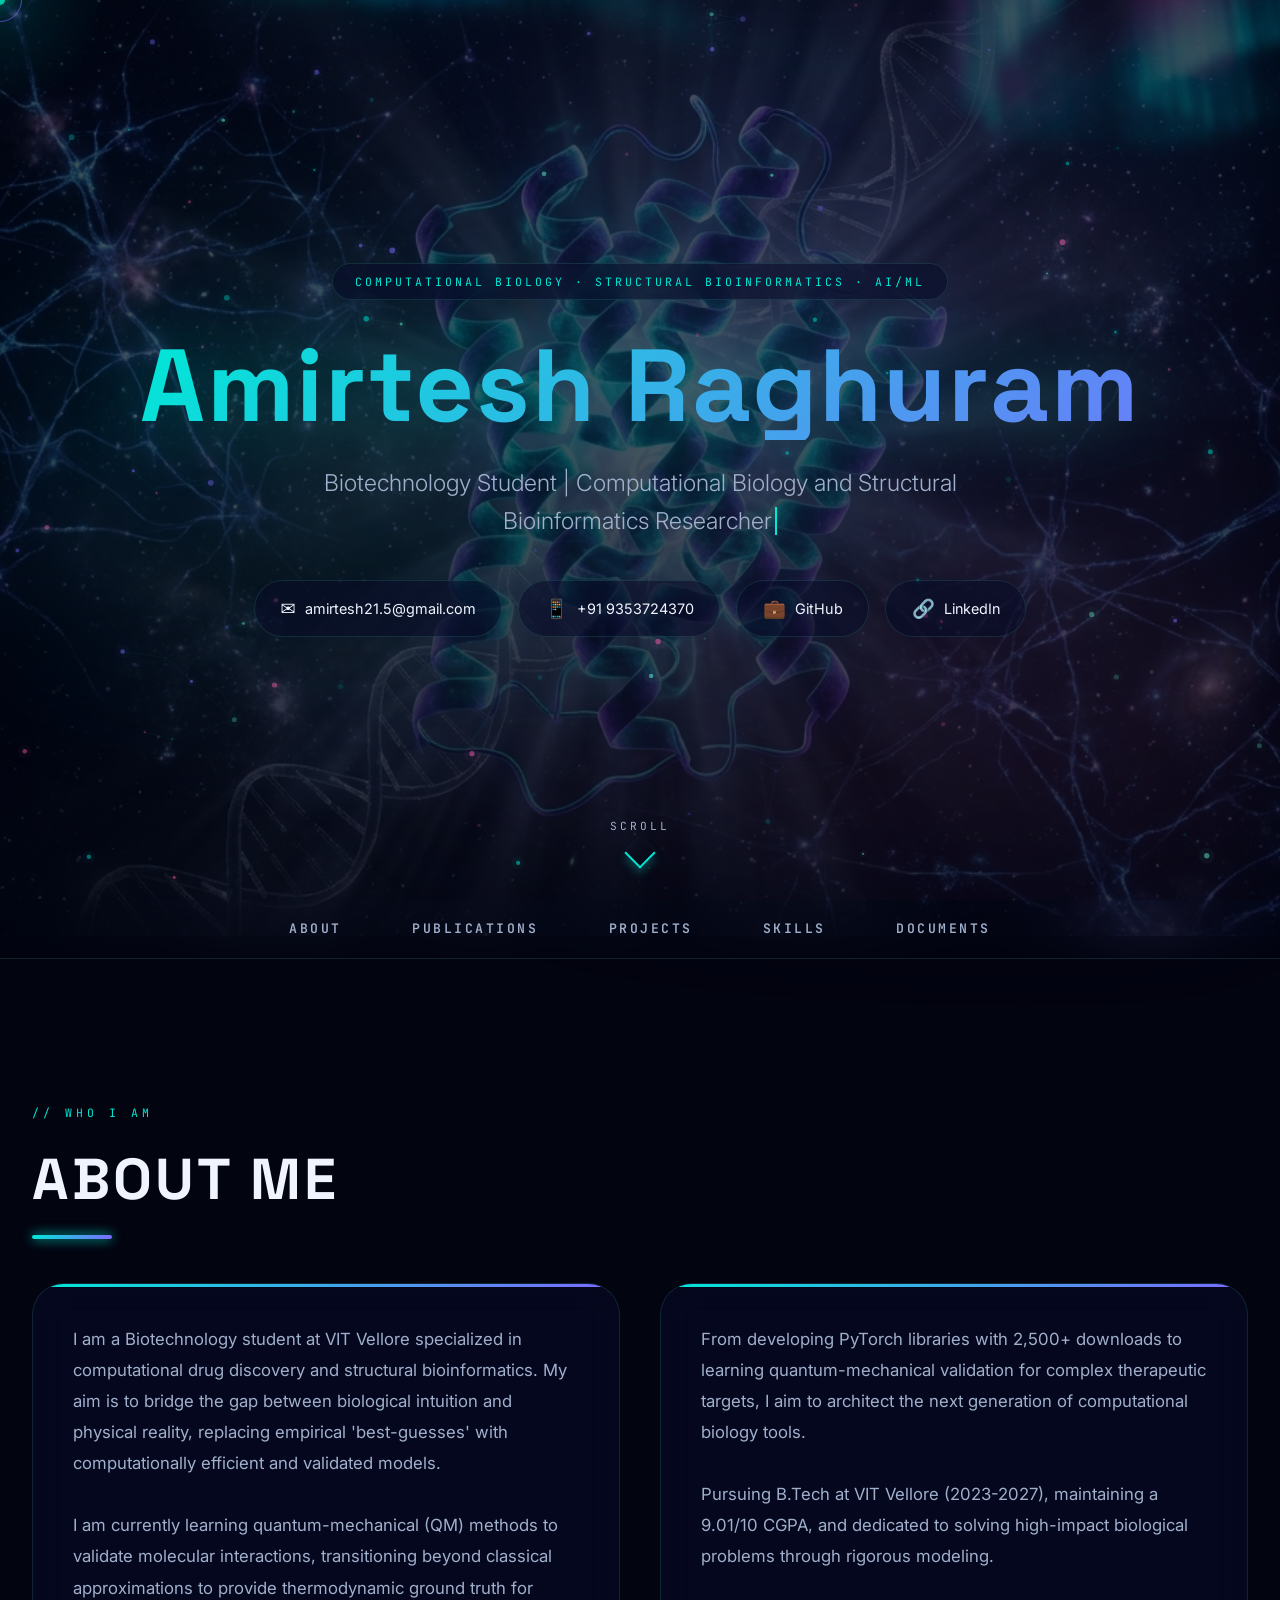
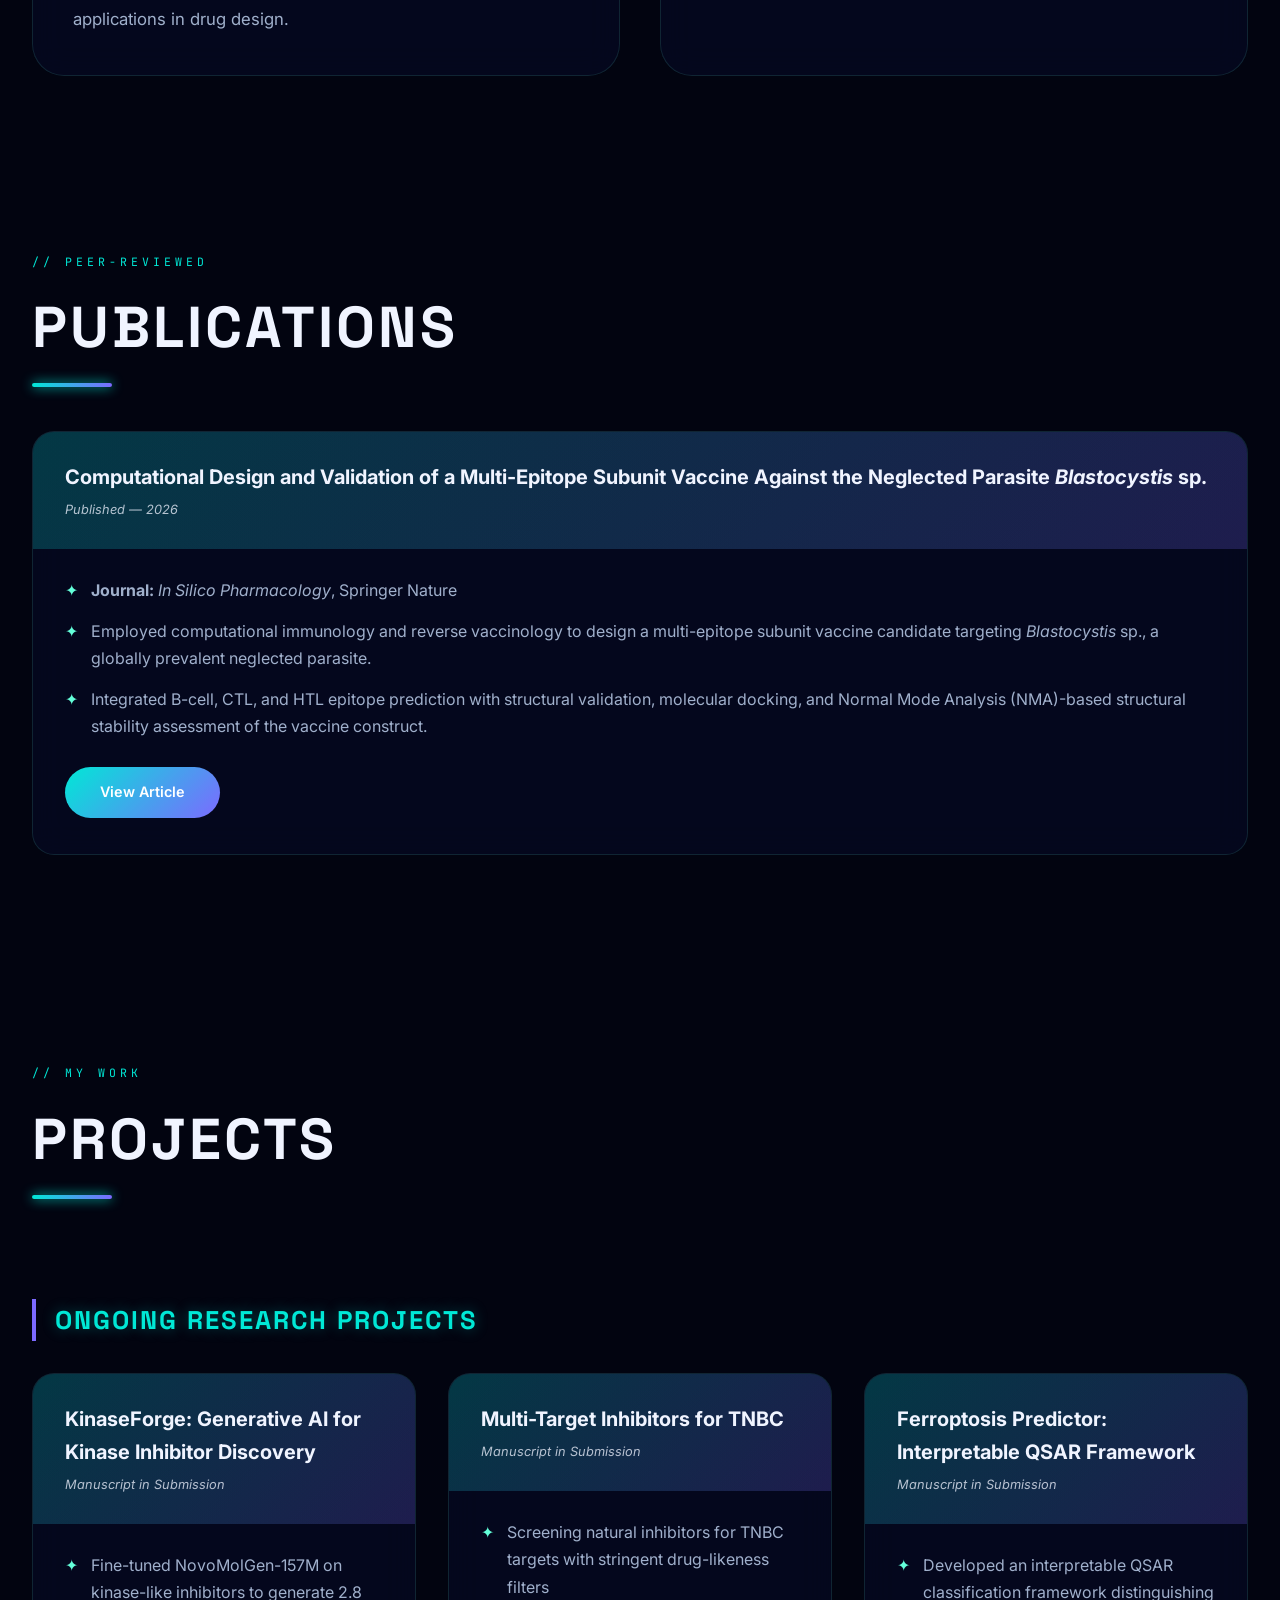
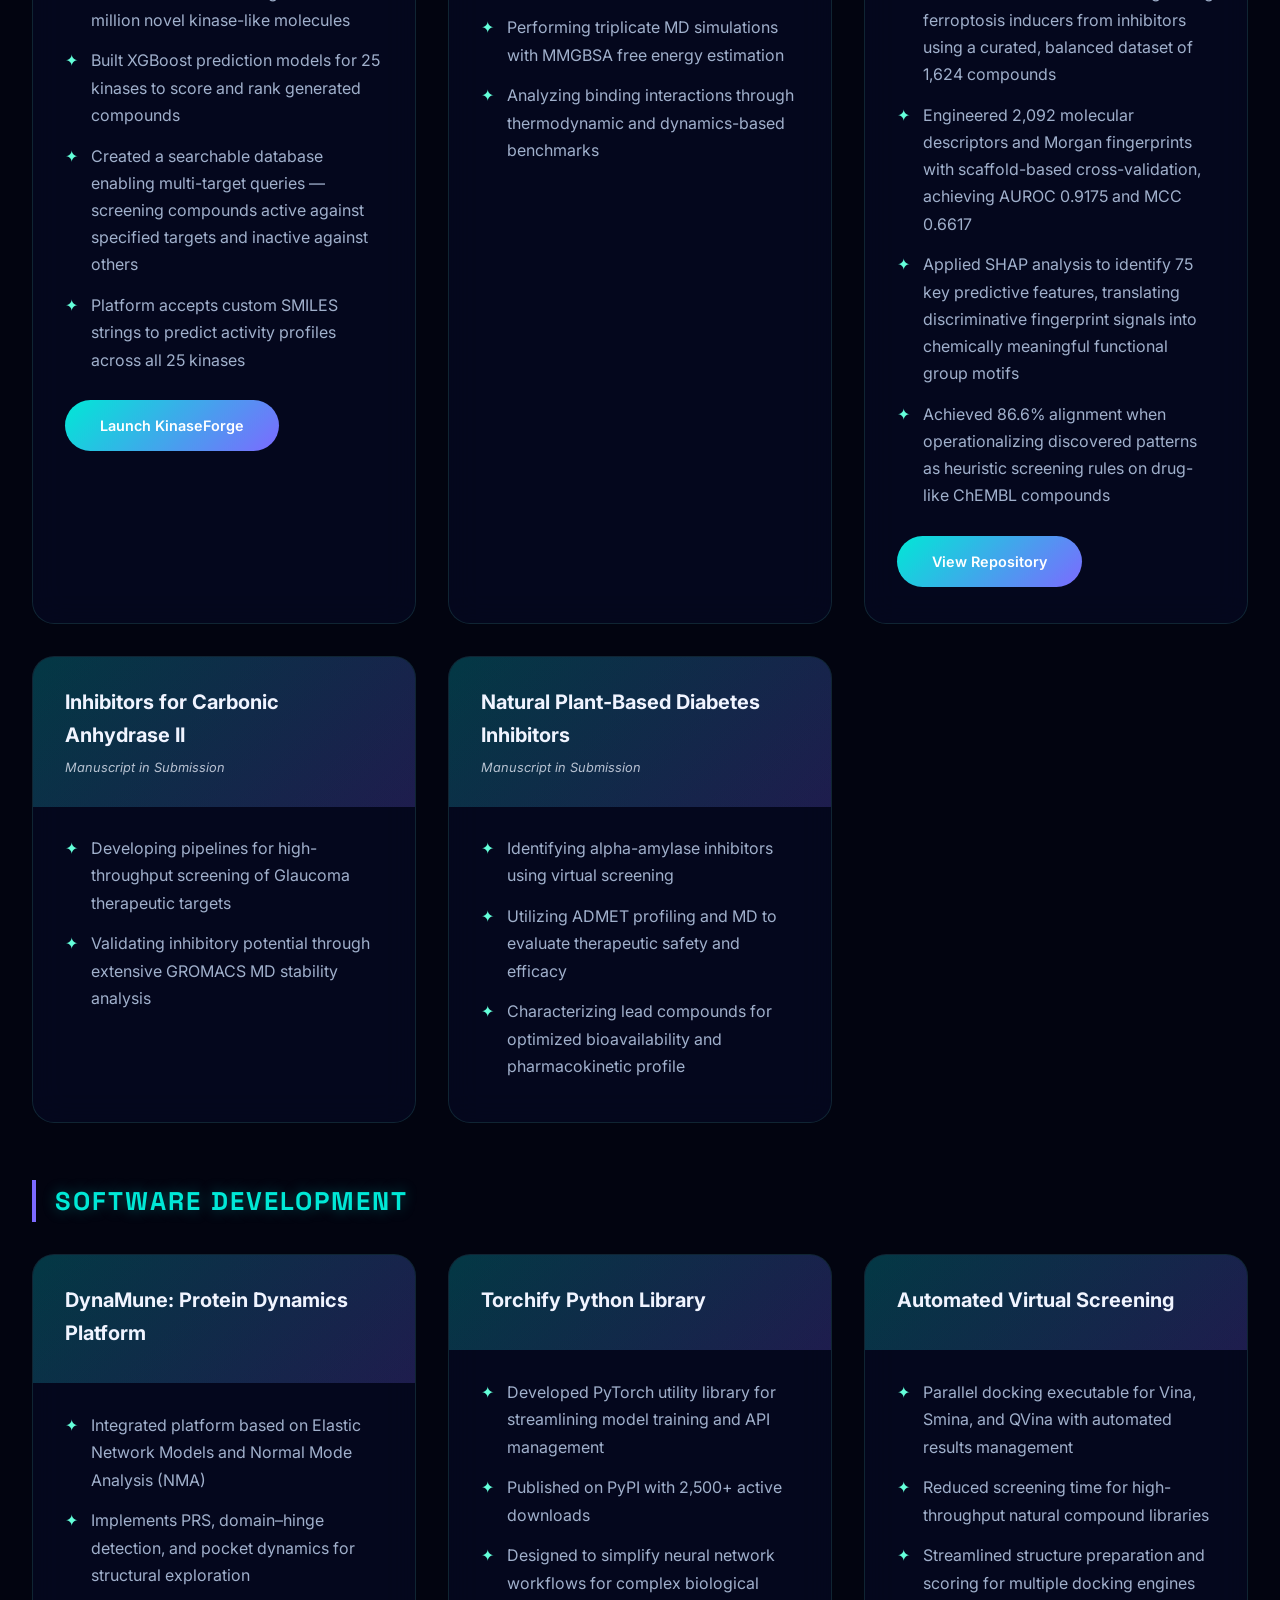
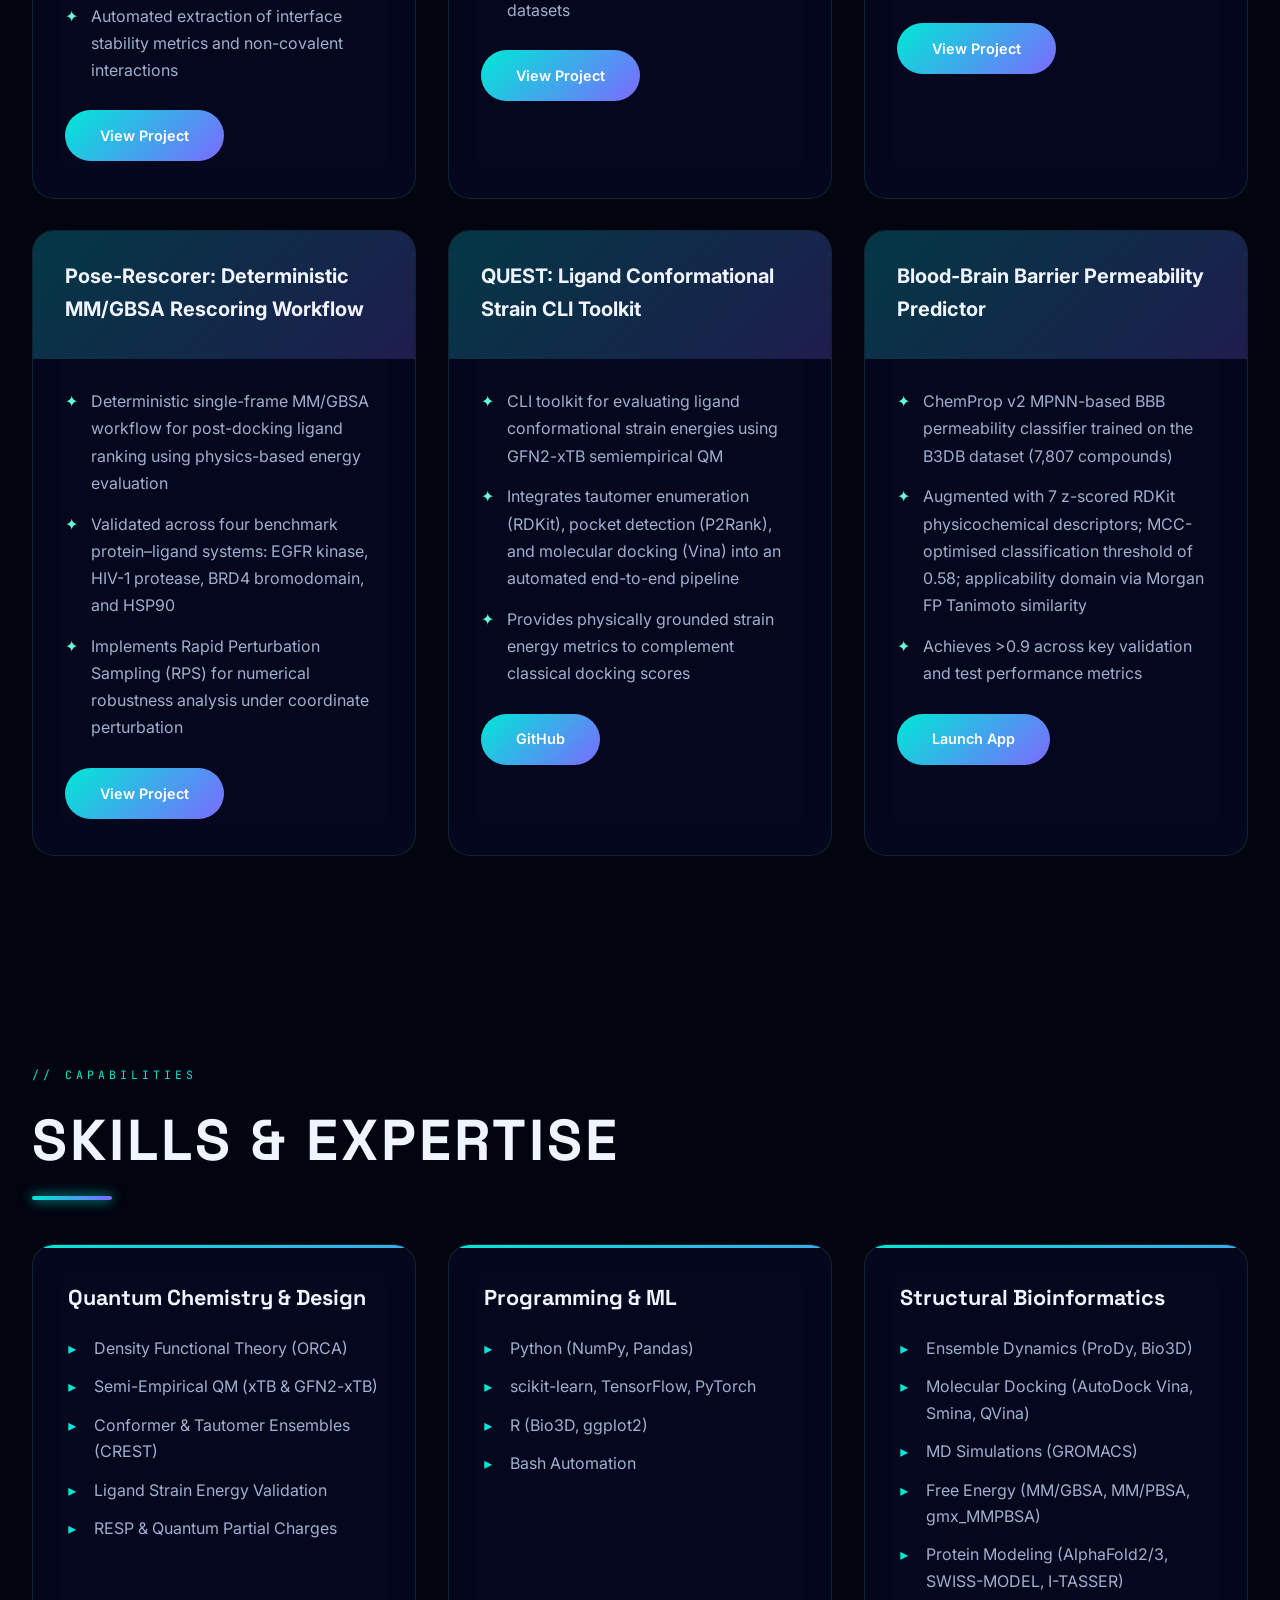
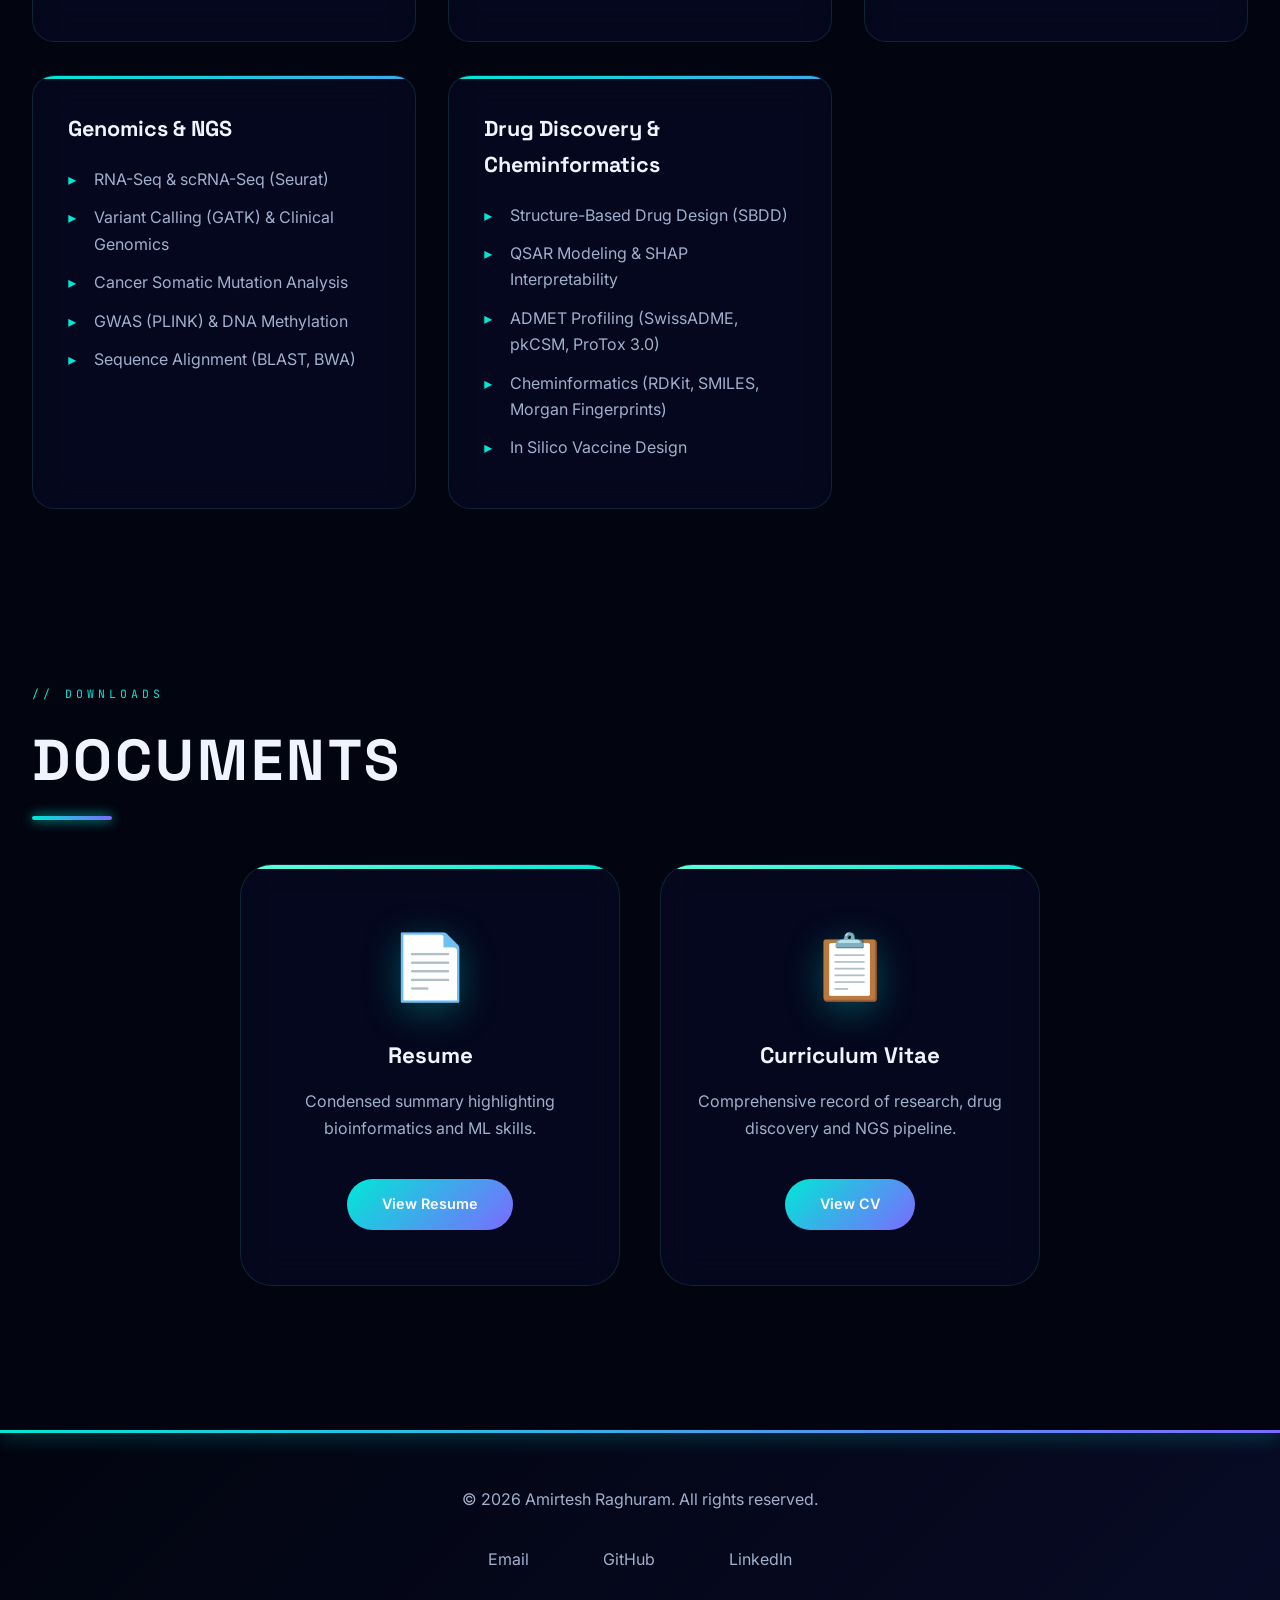
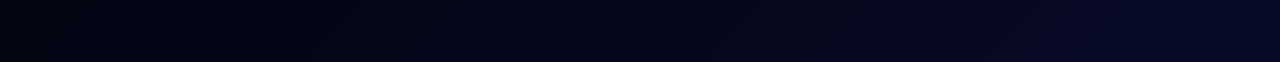
==== commit 67d74a83: "publication added" ====
--- a/index.html
+++ b/index.html
@@ -106,7 +106,7 @@
                     <div class="project-header">
                         <h3 class="project-title">Computational Design and Validation of a Multi-Epitope Subunit Vaccine
                             Against the Neglected Parasite <em>Blastocystis</em> sp.</h3>
-                        <p class="project-status">Accepted for Publication &mdash; 2026</p>
+                        <p class="project-status">Published &mdash; 2026</p>
                     </div>
                     <div class="project-body">
                         <div class="project-bullet"><strong>Journal:</strong> <em>In Silico Pharmacology</em>, Springer
@@ -117,6 +117,7 @@
                         <div class="project-bullet">Integrated B-cell, CTL, and HTL epitope prediction with structural
                             validation, molecular docking, and Normal Mode Analysis (NMA)-based structural stability
                             assessment of the vaccine construct.</div>
+                        <a href="https://link.springer.com/article/10.1007/s40203-026-00660-1" target="_blank" class="btn magnetic"><span>View Article</span></a>
                     </div>
                 </div>
             </div>
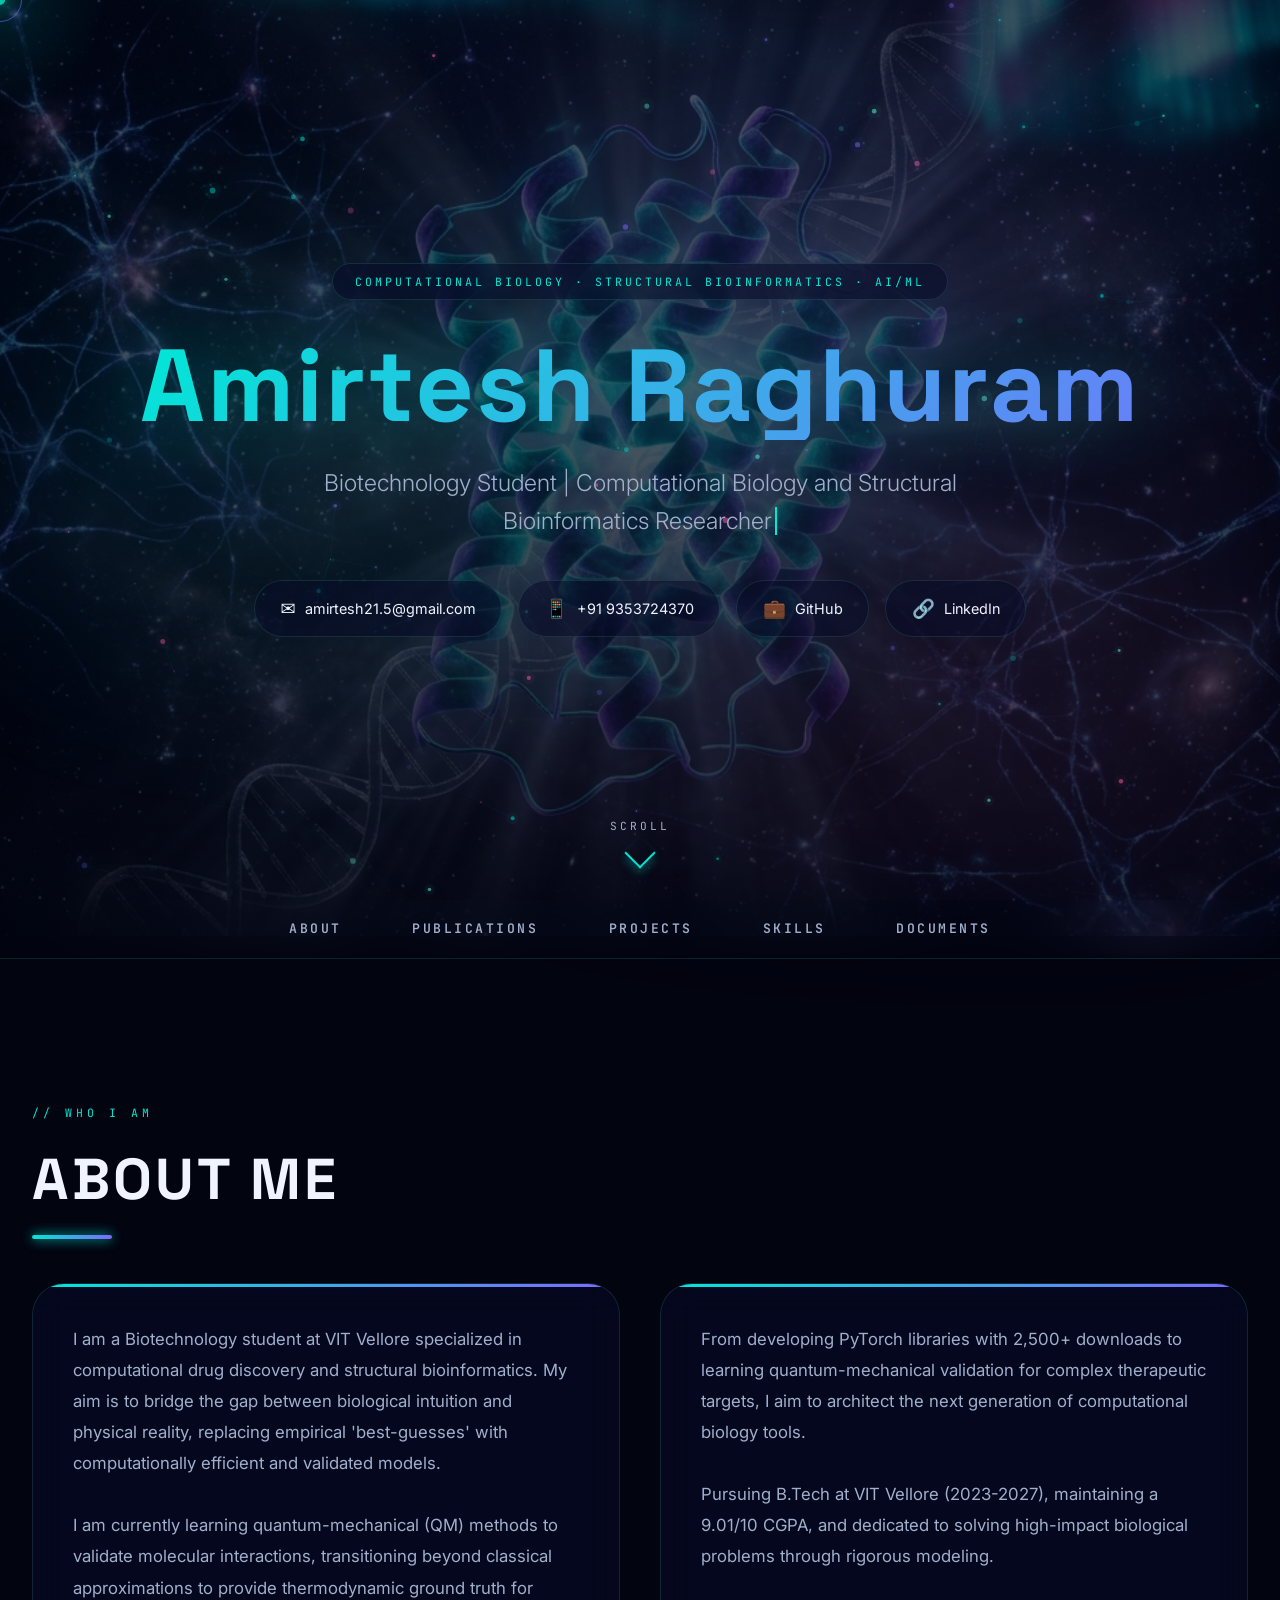
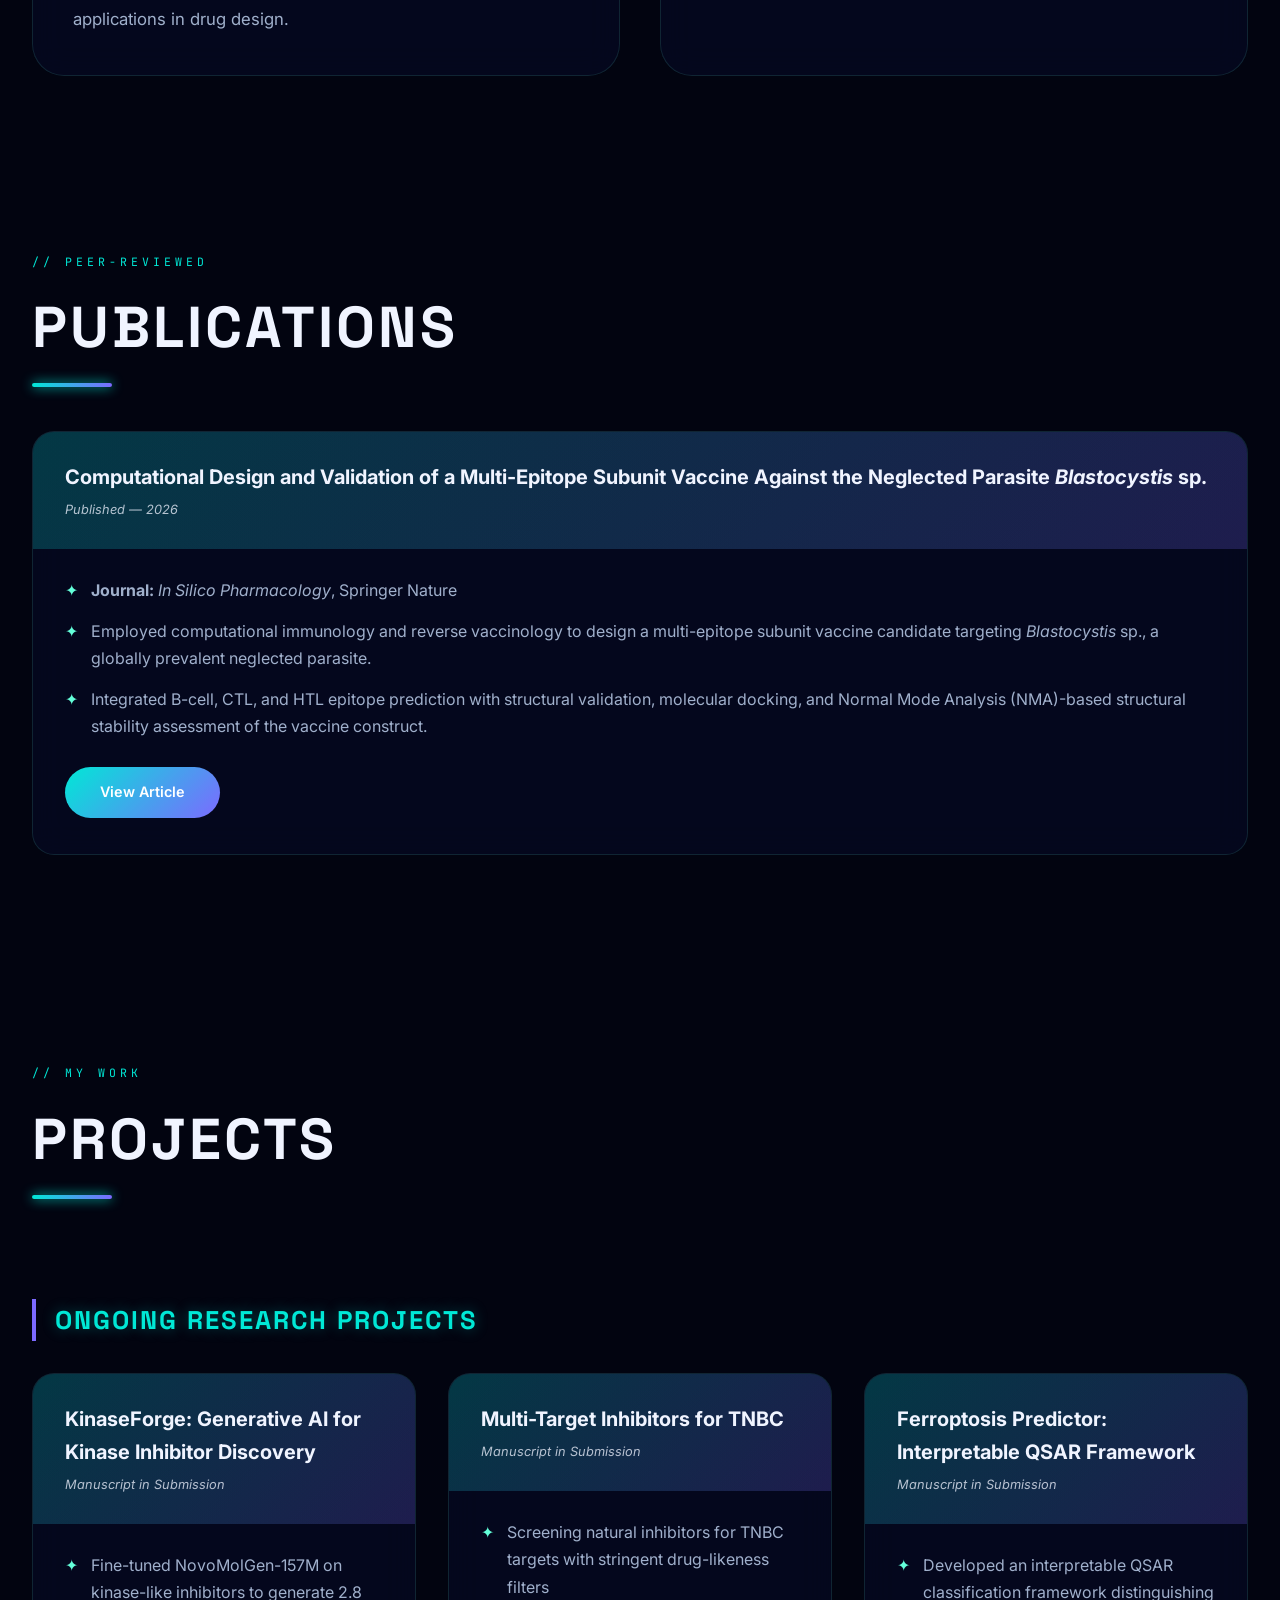
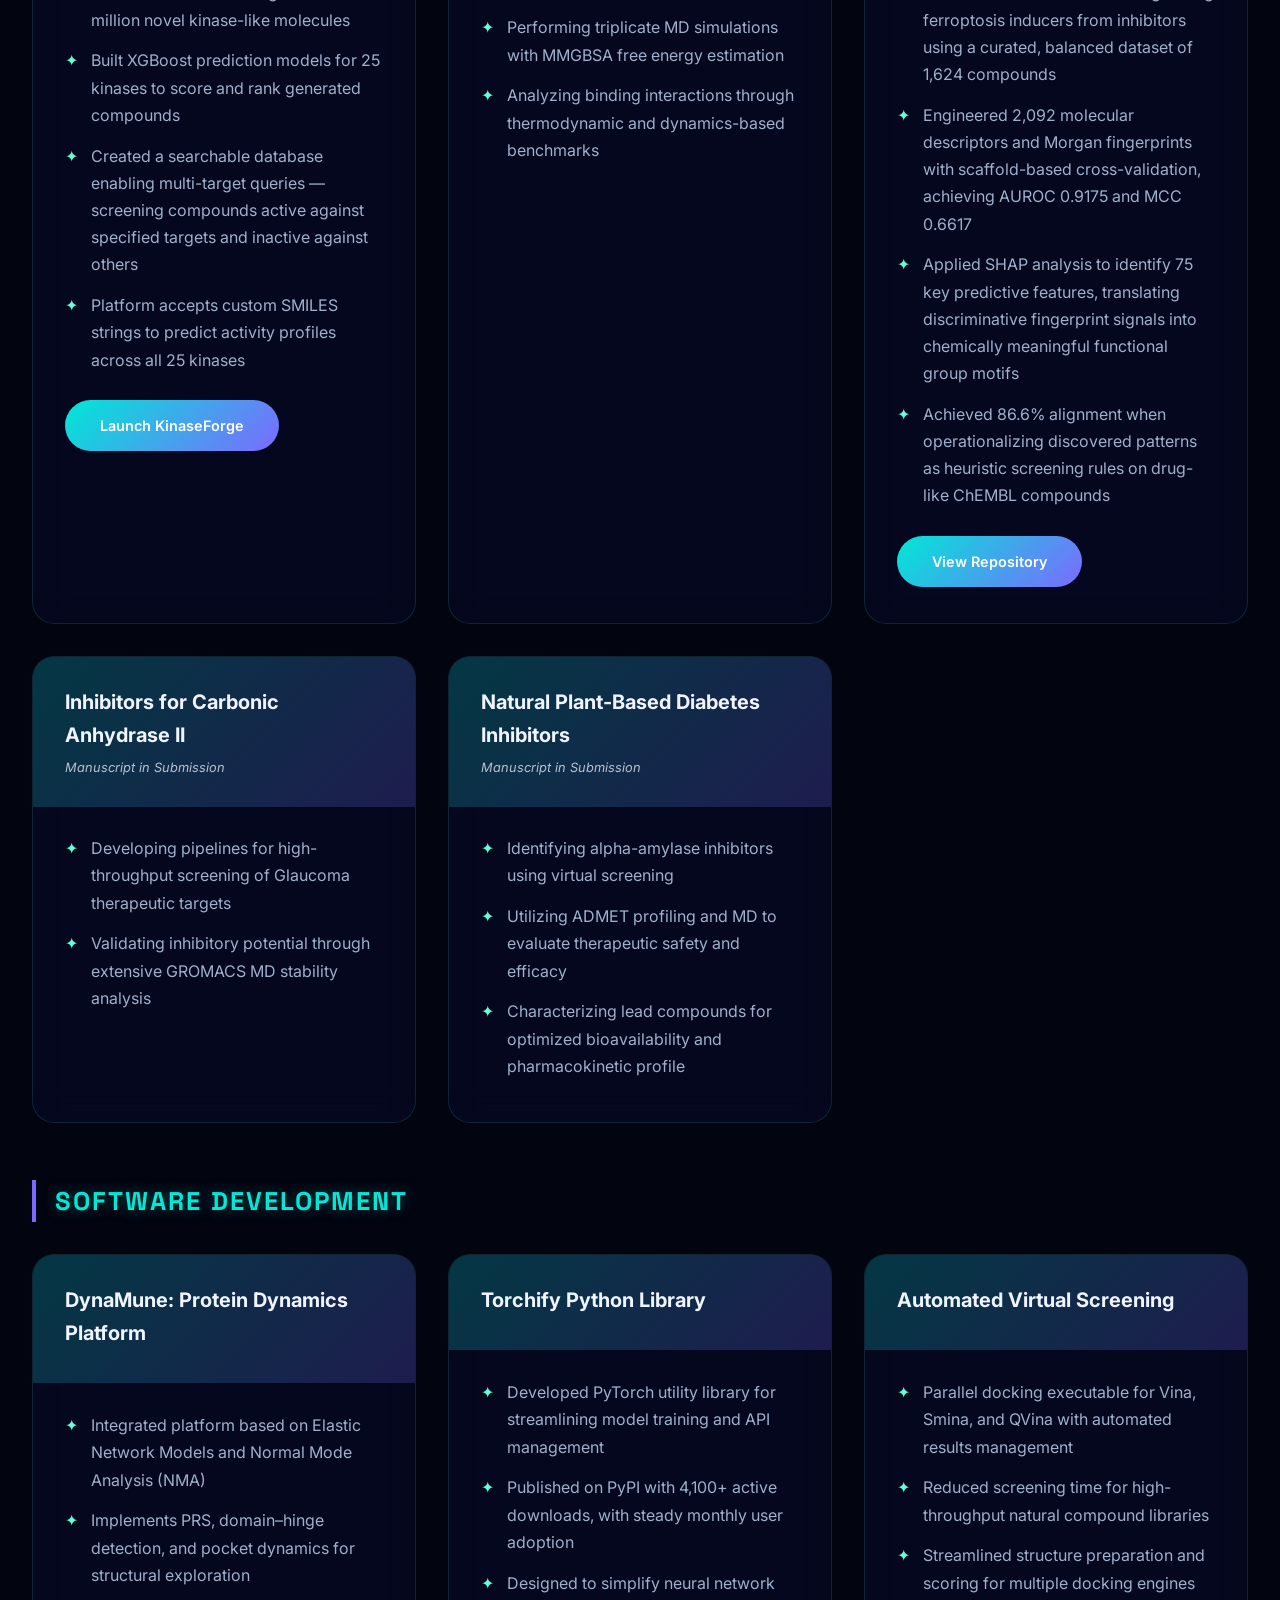
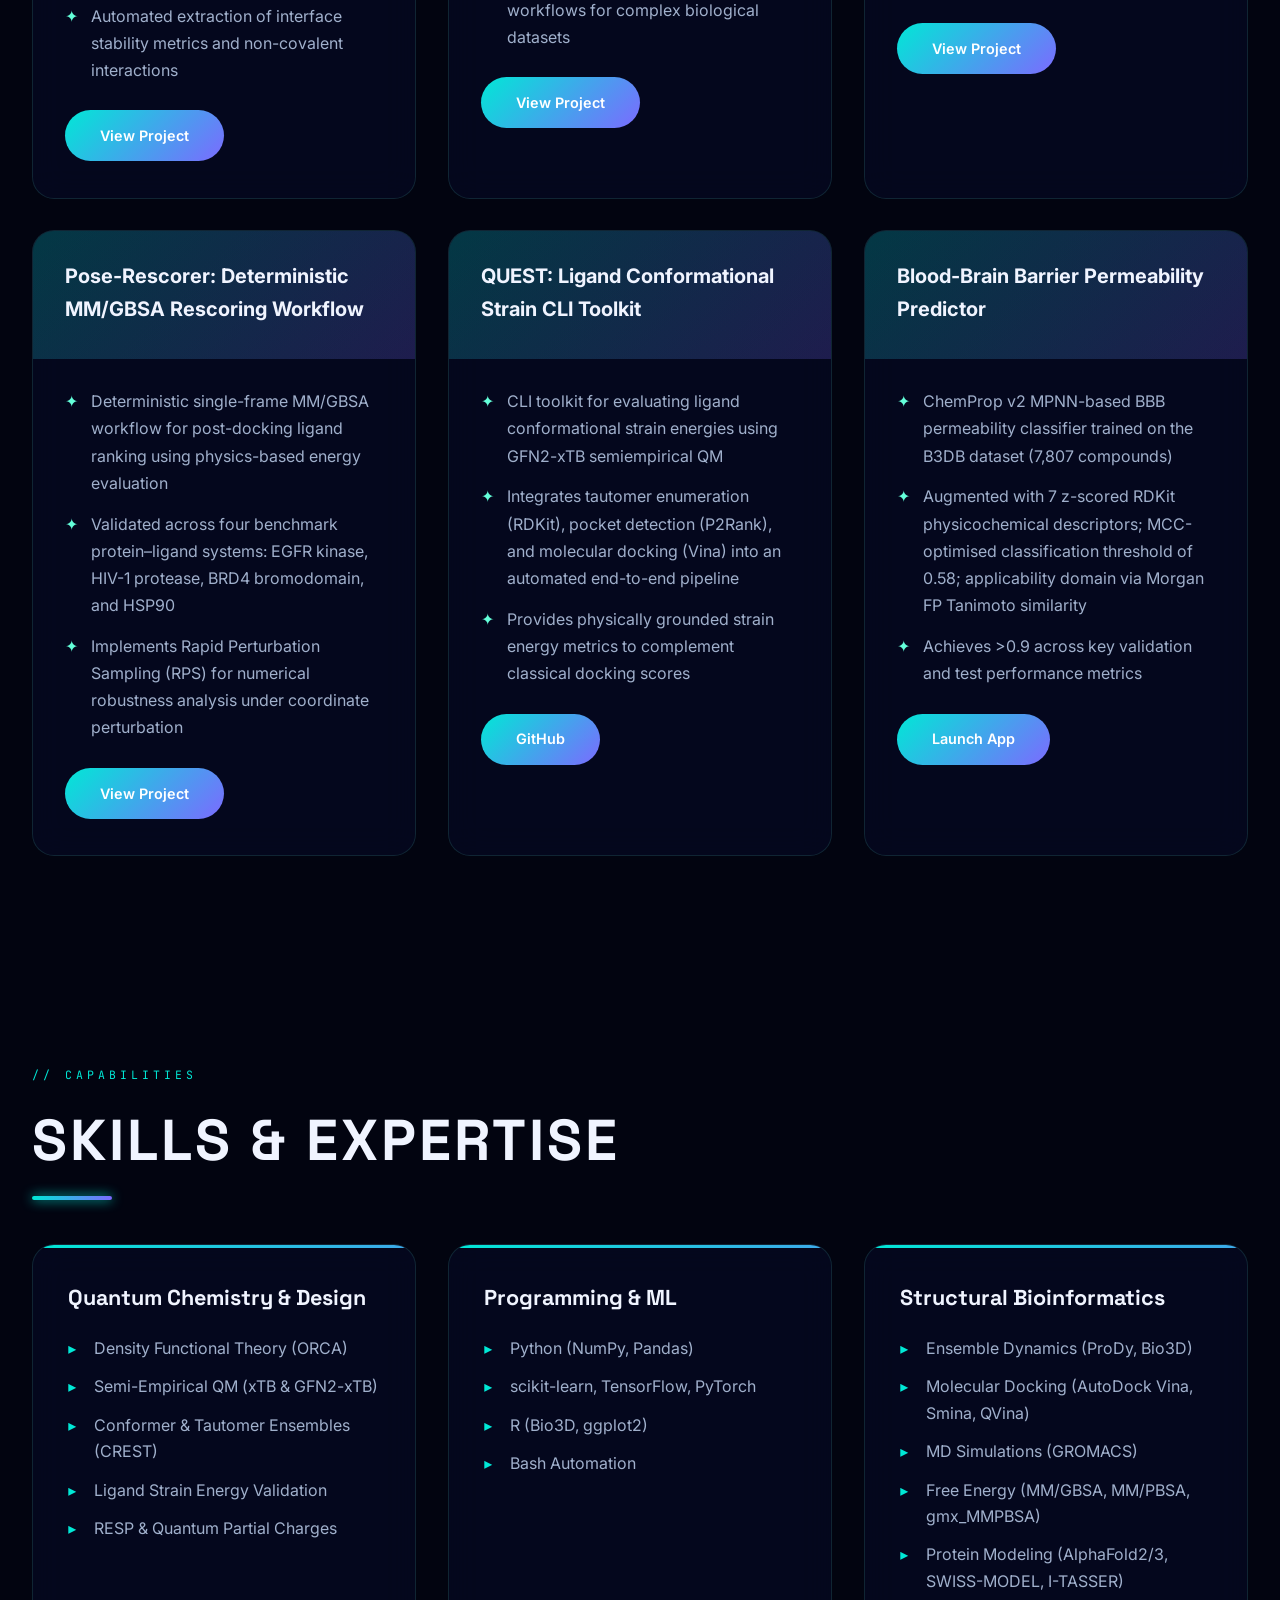
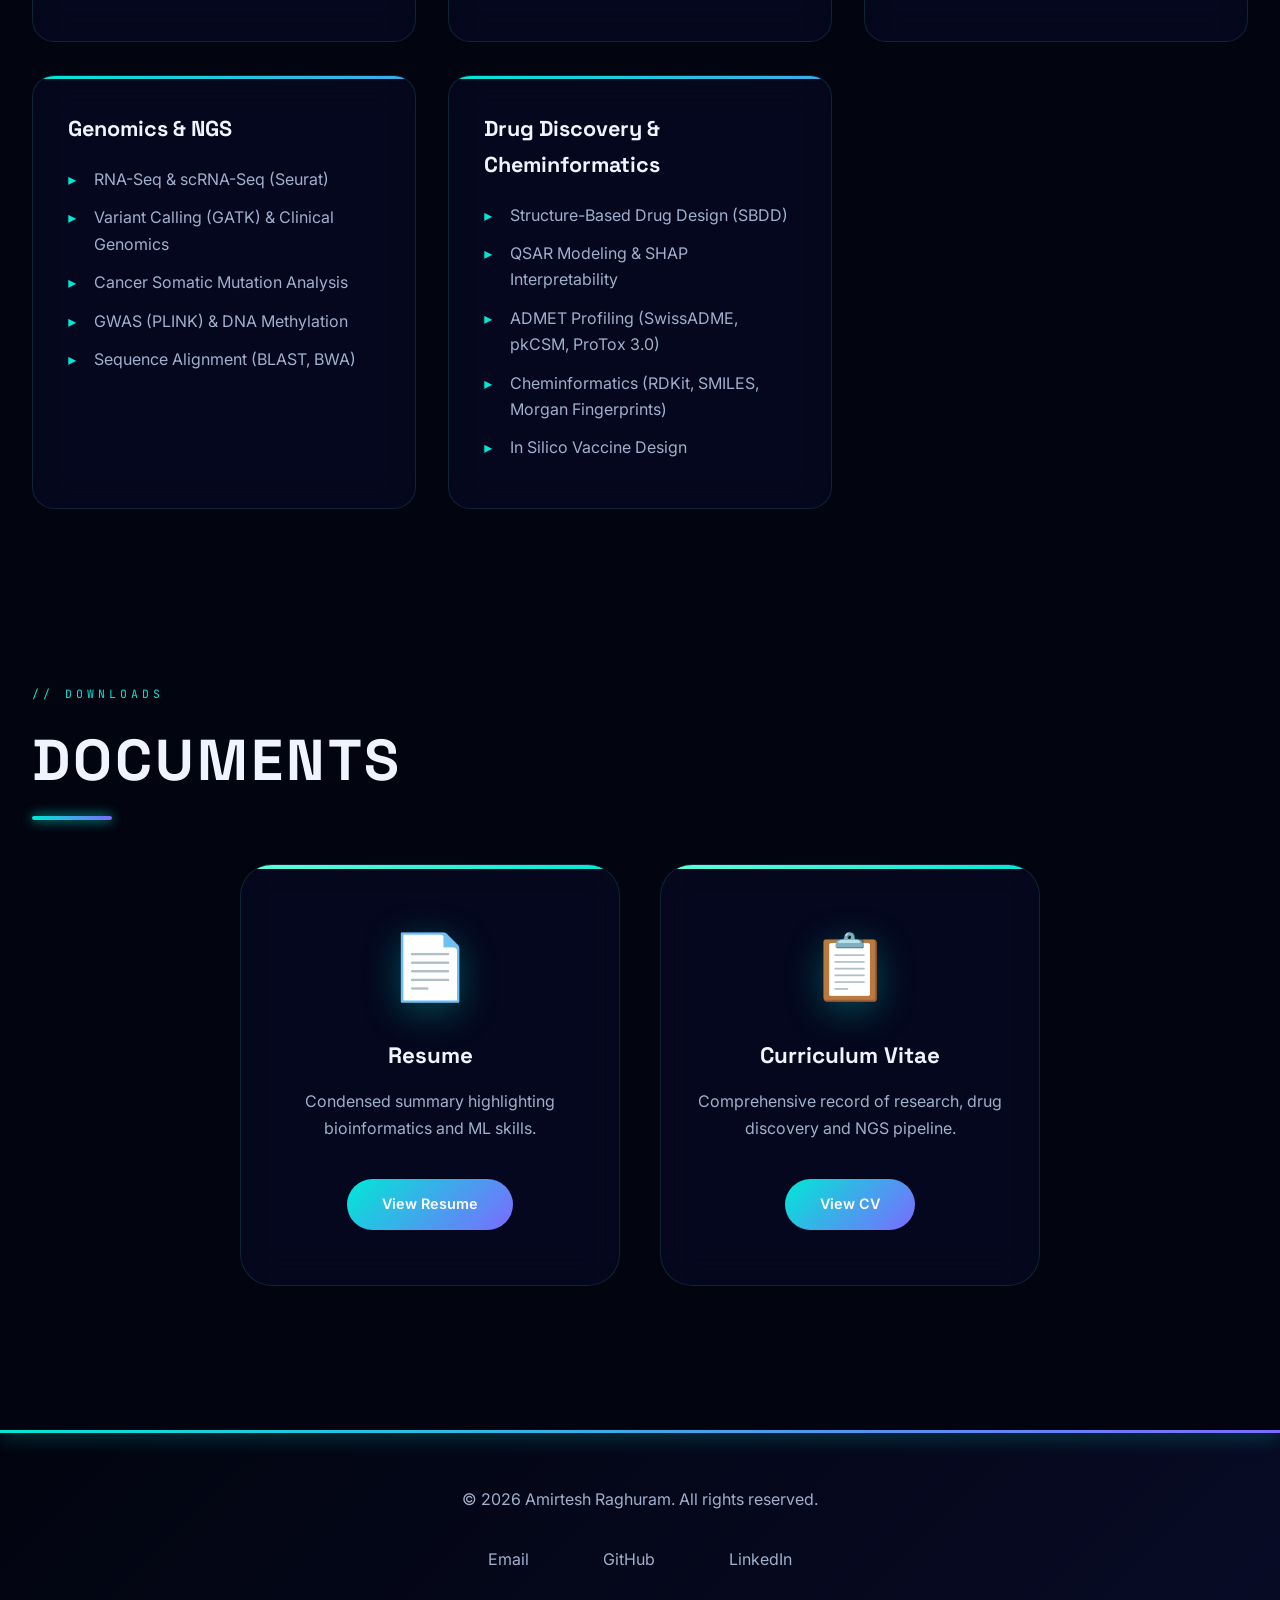
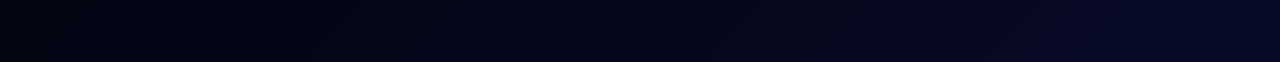
==== commit 8483507c: "Torchify update" ====
--- a/index.html
+++ b/index.html
@@ -228,7 +228,7 @@
                     <div class="project-body">
                         <div class="project-bullet">Developed PyTorch utility library for streamlining model training
                             and API management</div>
-                        <div class="project-bullet">Published on PyPI with 2,500+ active downloads</div>
+                        <div class="project-bullet">Published on PyPI with 4,100+ active downloads, with steady monthly user adoption</div>
                         <div class="project-bullet">Designed to simplify neural network workflows for complex biological
                             datasets</div><a href="https://github.com/Amirtesh/Pytorch-Torchify" target="_blank"
                             class="btn magnetic"><span>View Project</span></a>
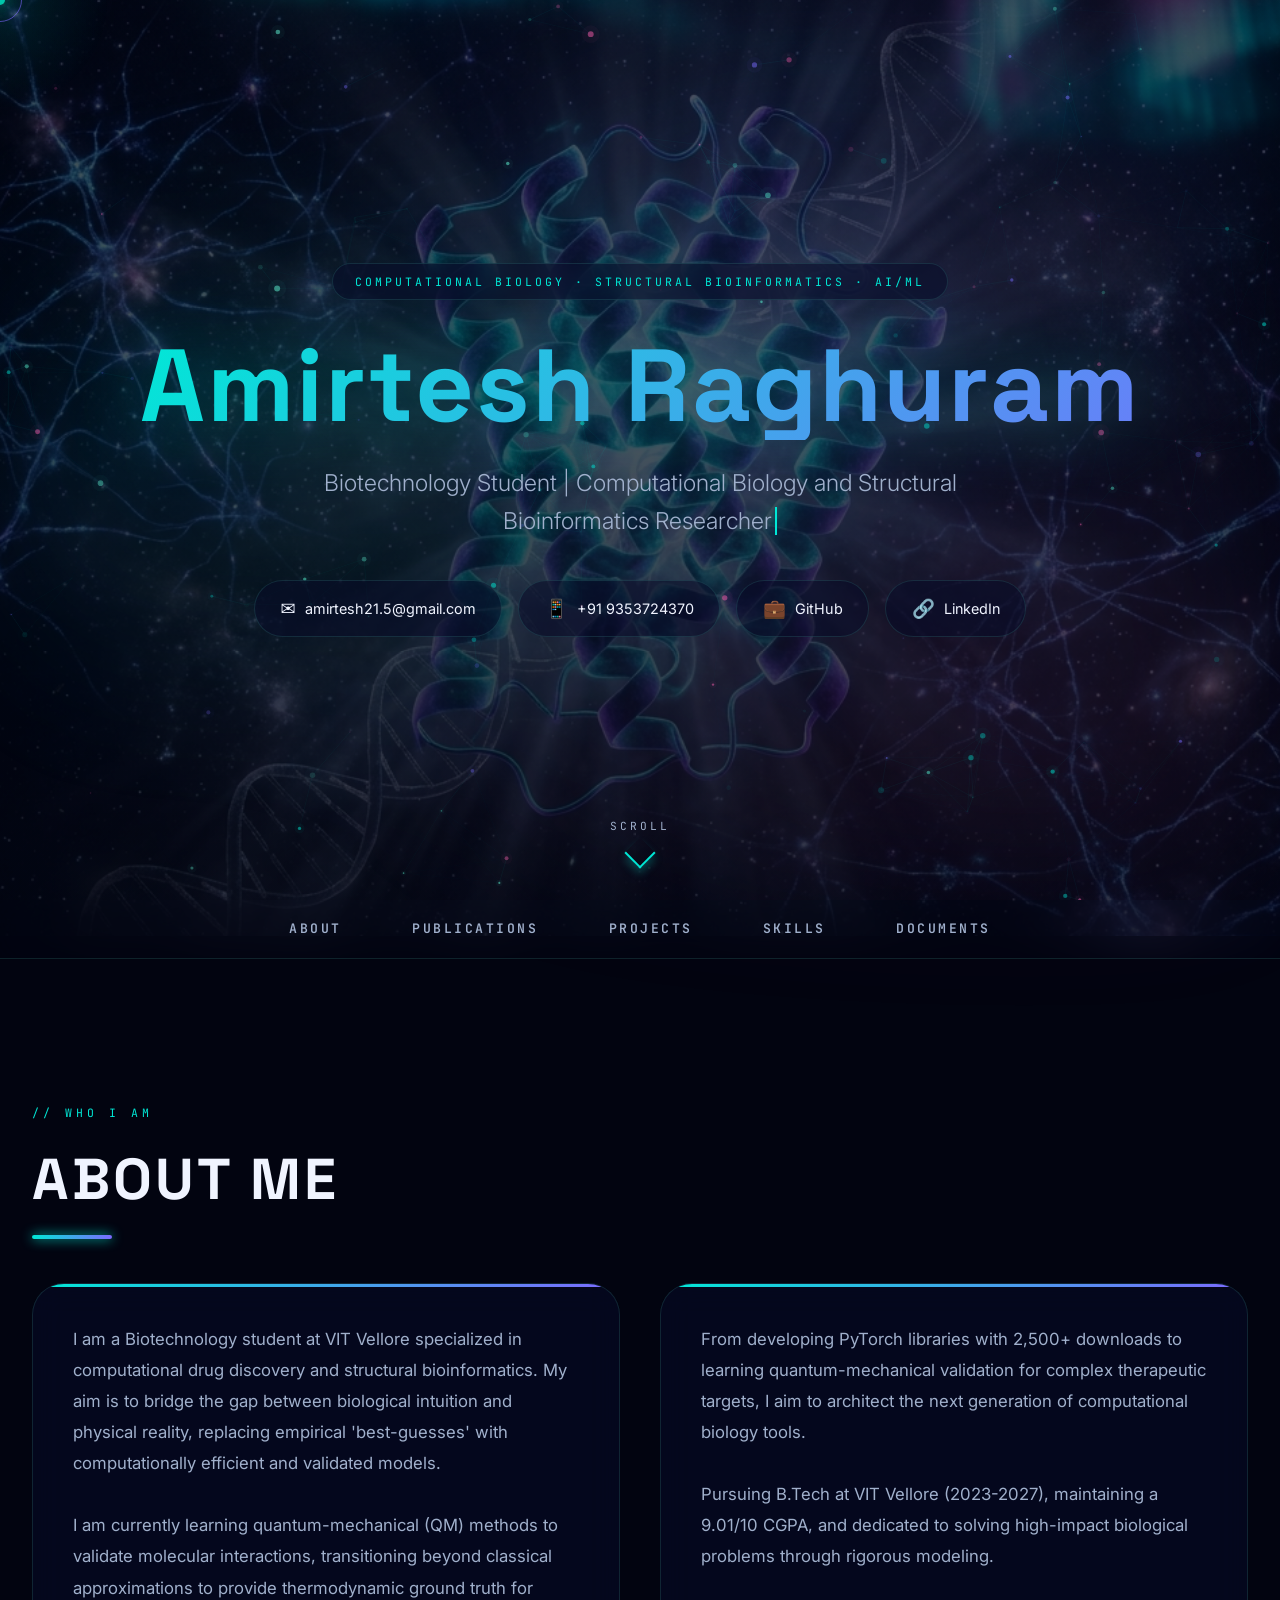
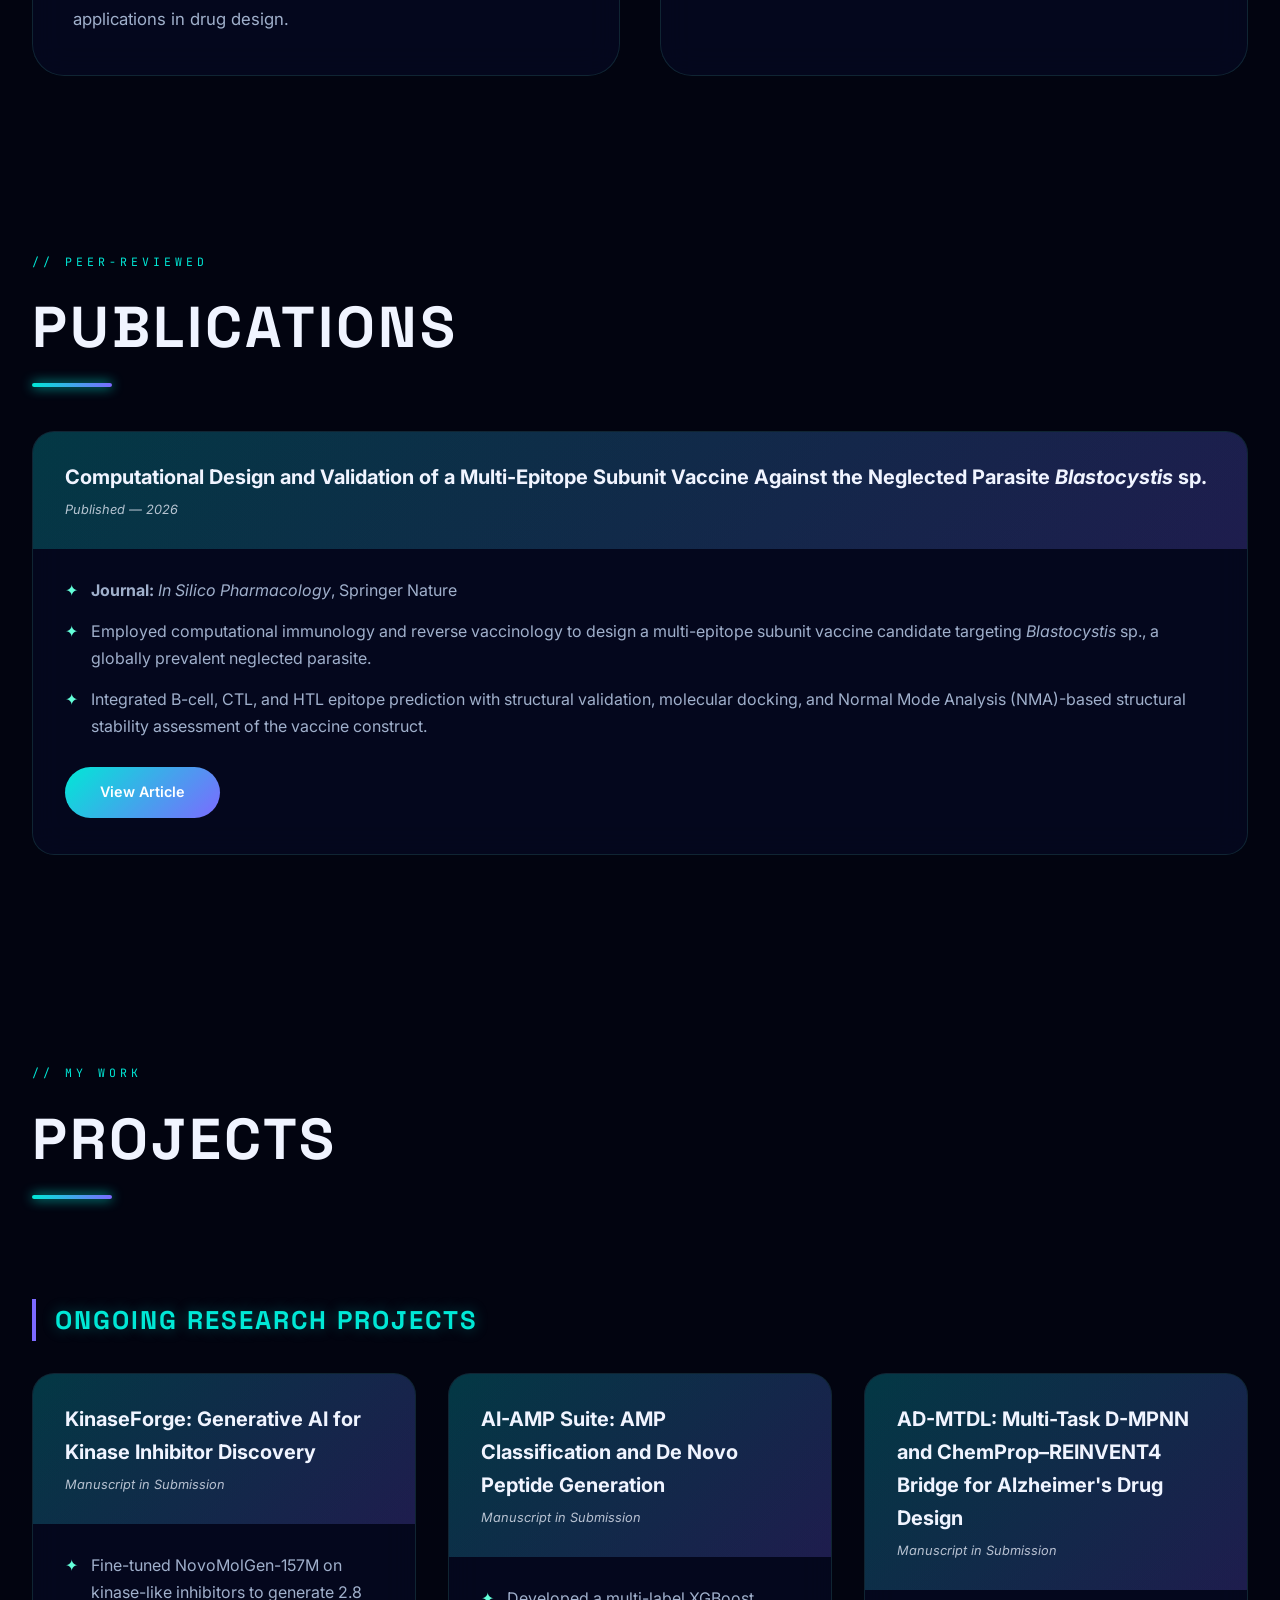
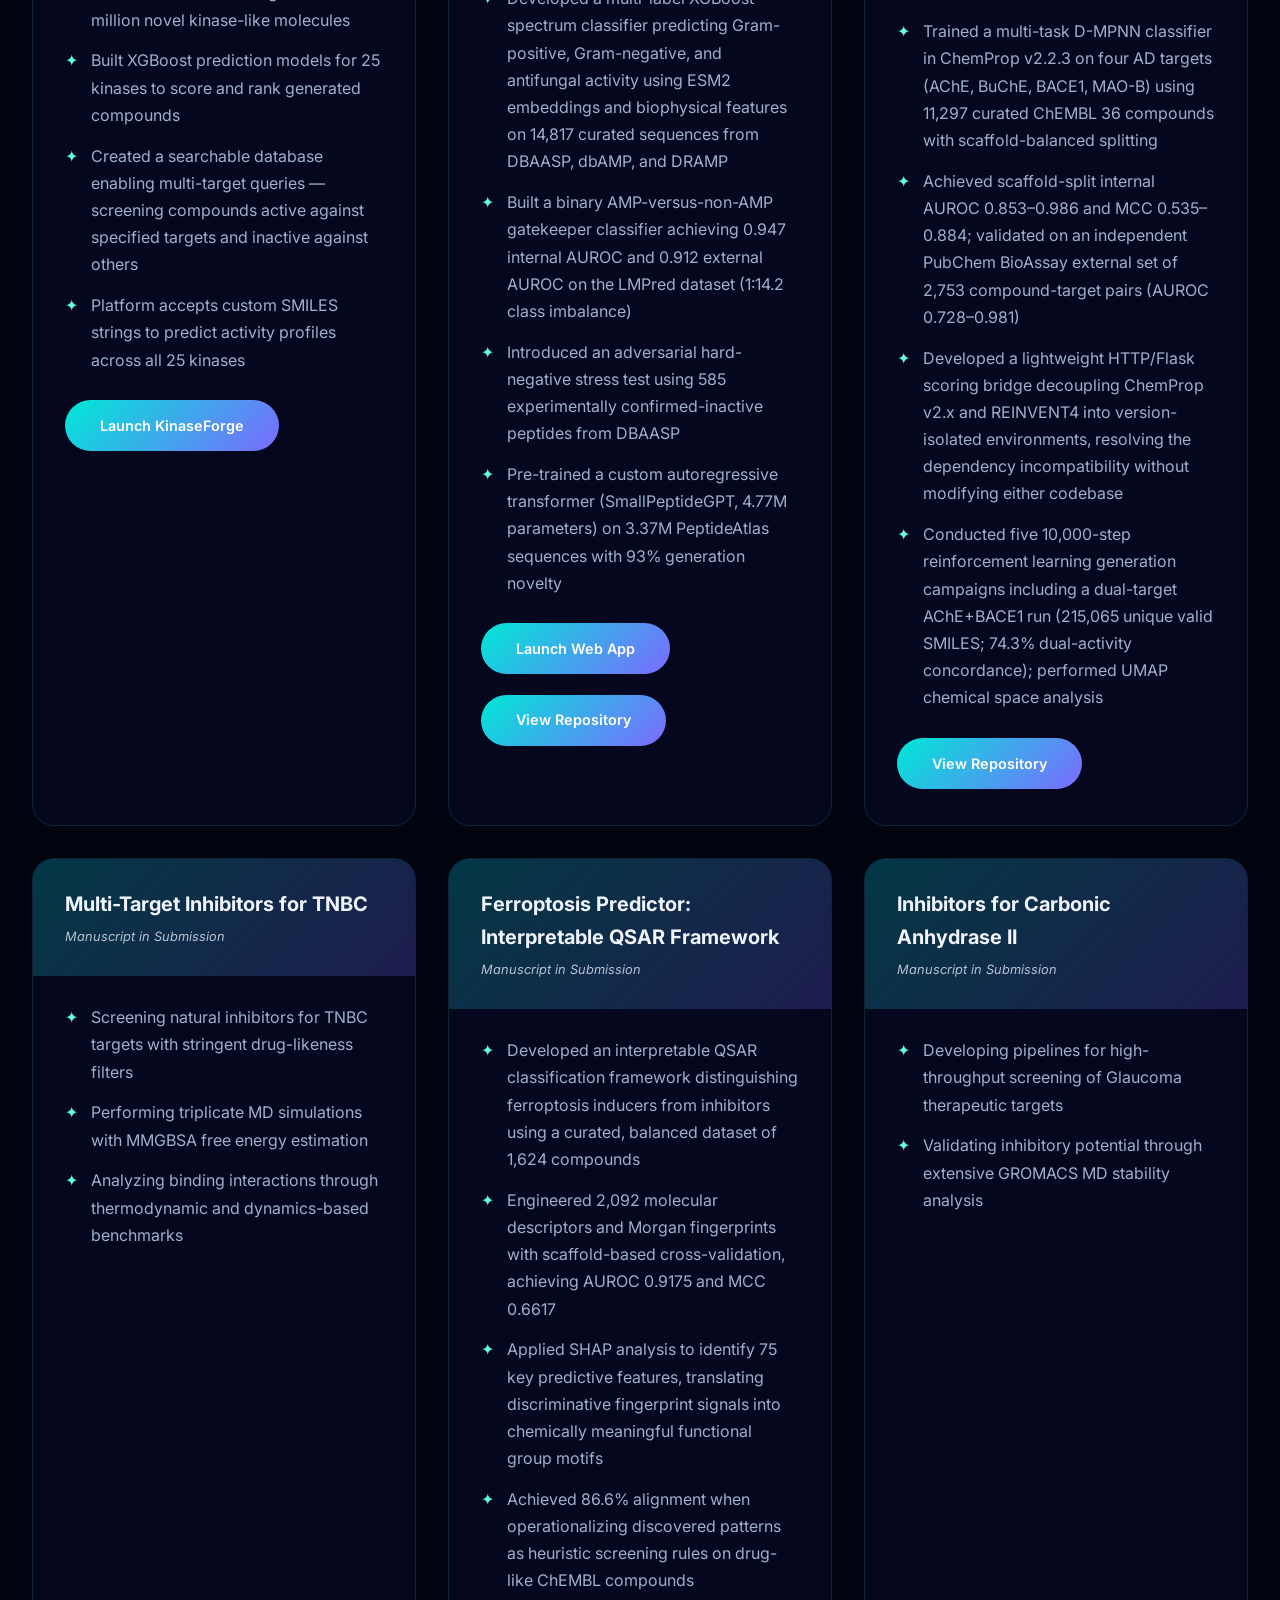
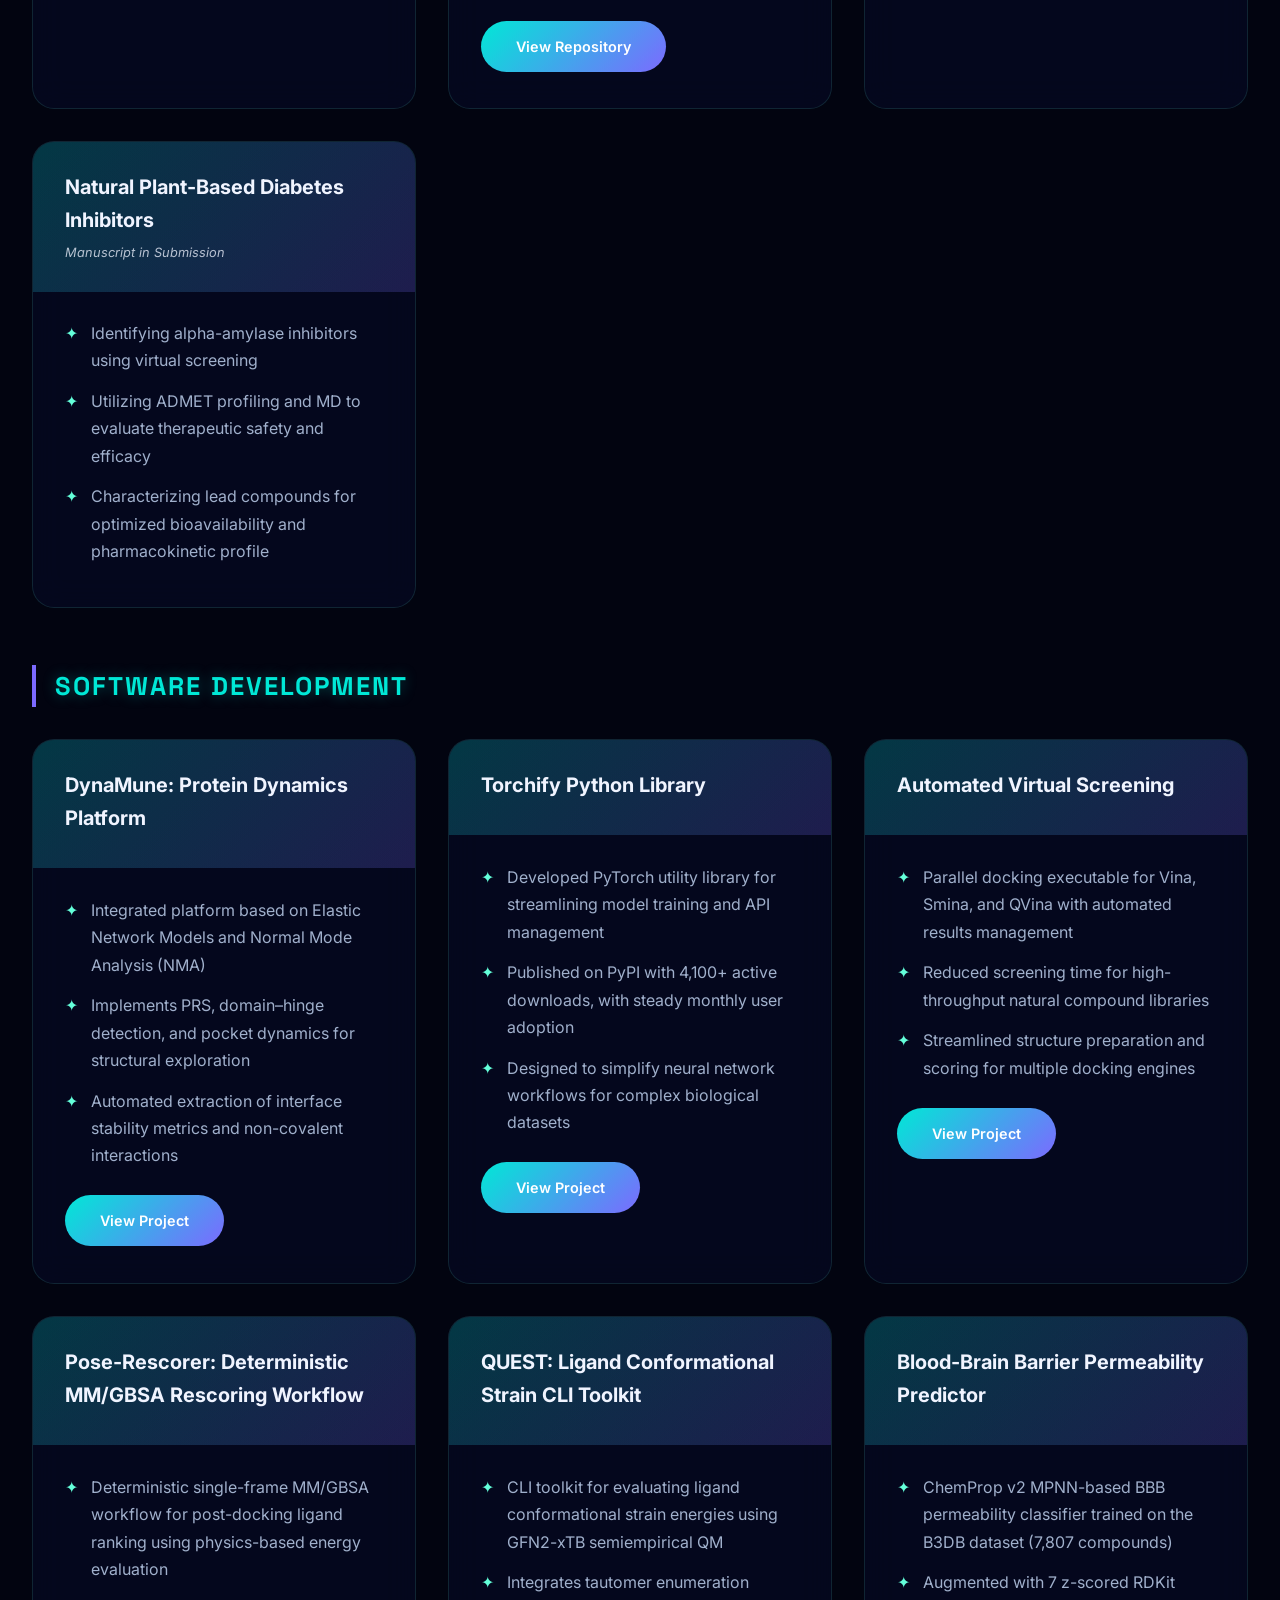
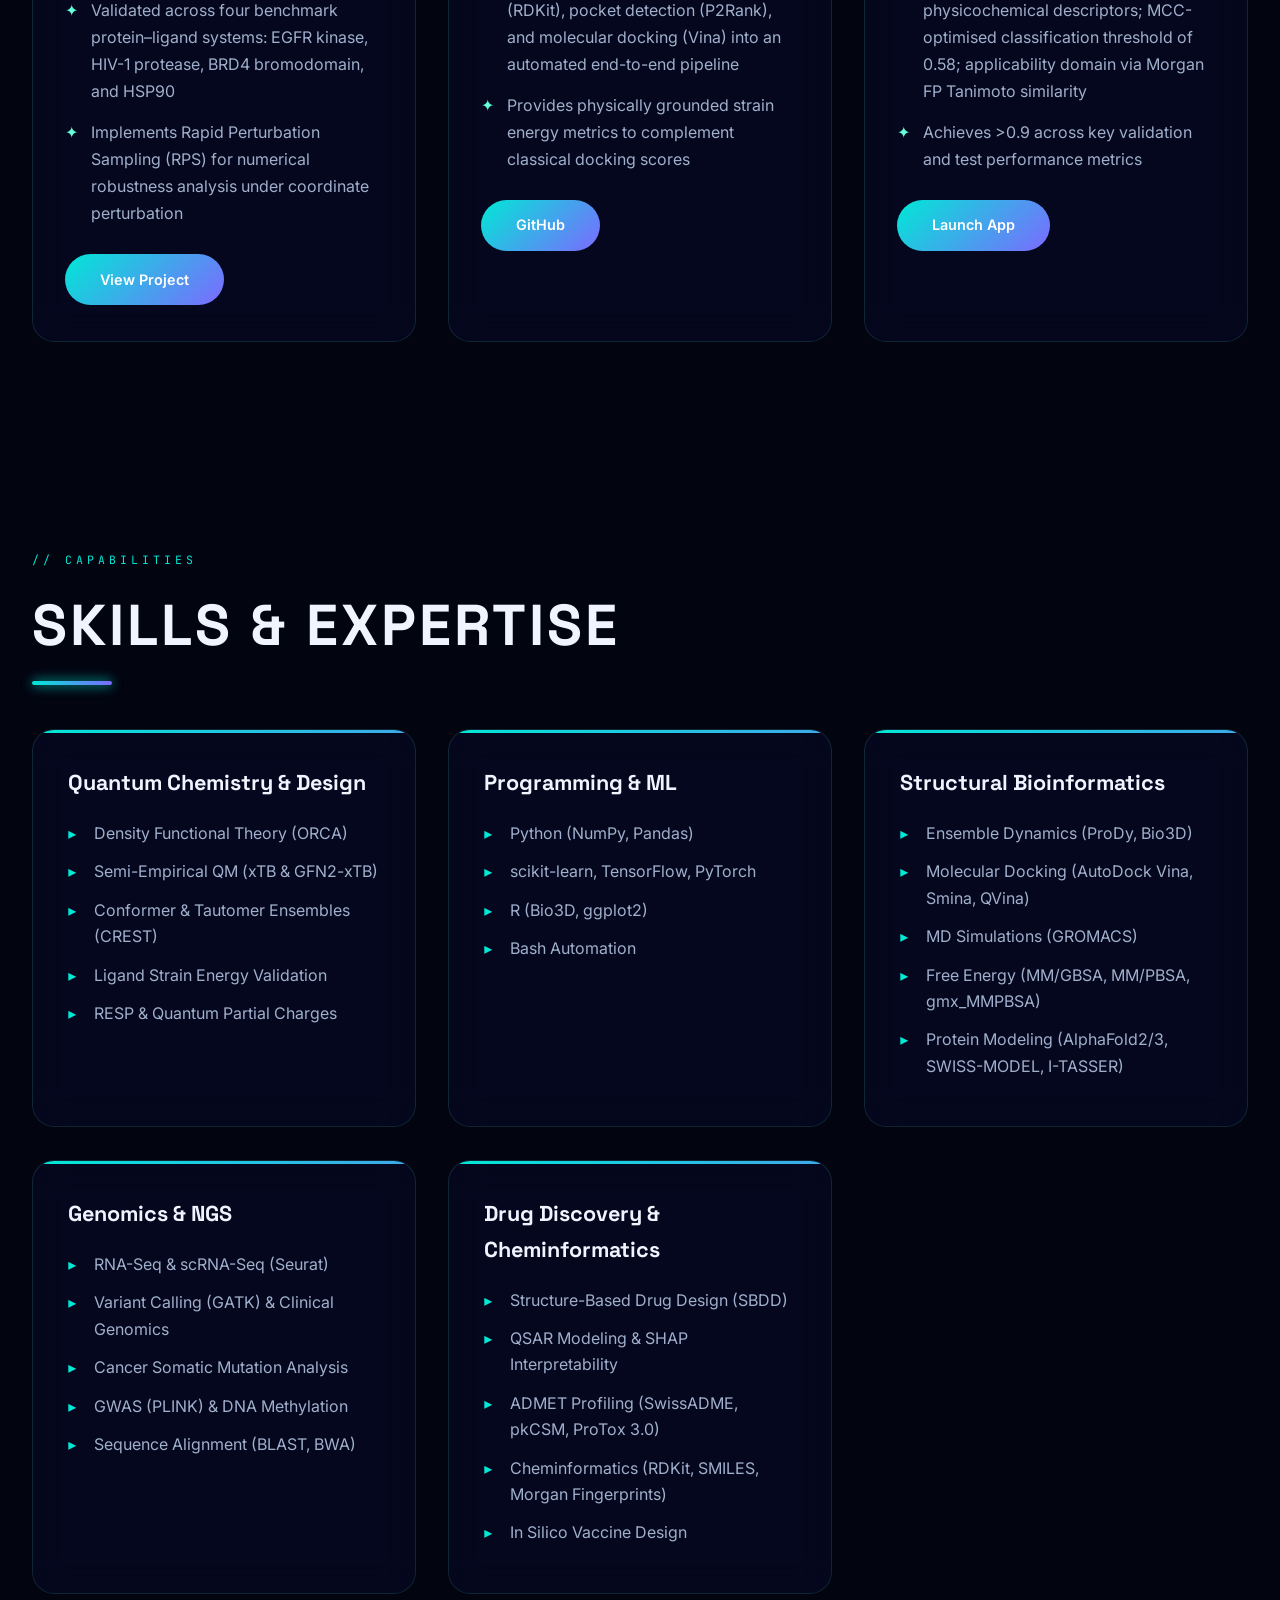
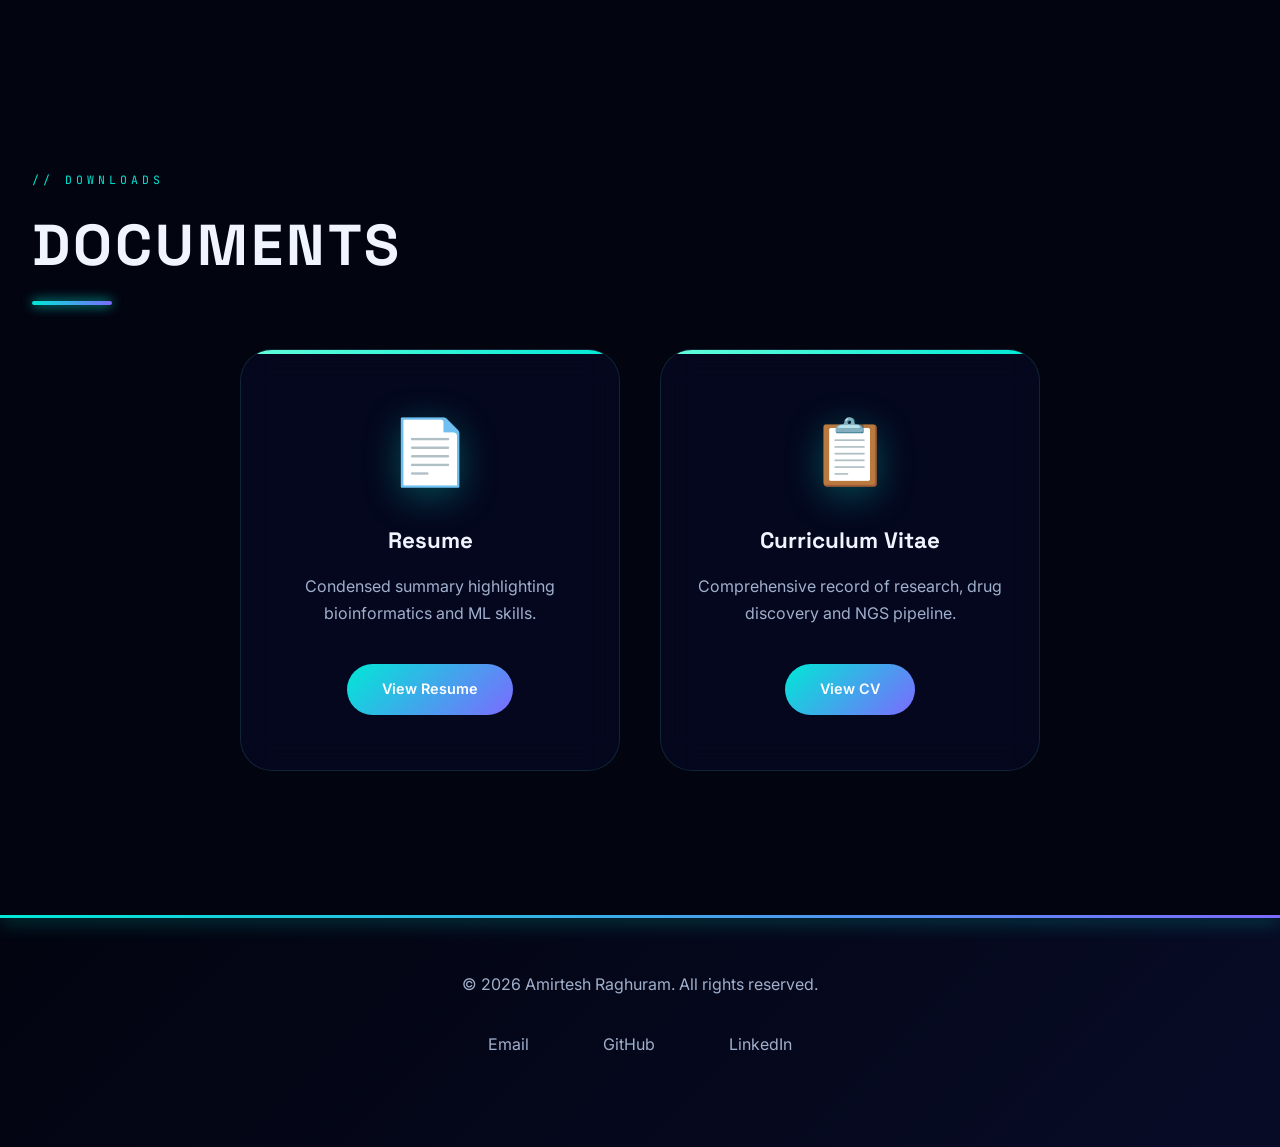
==== commit 746e5359: "project-additions" ====
--- a/index.html
+++ b/index.html
@@ -143,6 +143,51 @@
                         <div class="project-bullet">Platform accepts custom SMILES strings to predict activity profiles
                             across all 25 kinases</div><a href="https://kinaseforge.vit.ac.in/" target="_blank"
                             class="btn magnetic"><span>Launch KinaseForge</span></a>
+                    </div>
+                </div>
+                <div class="project-card stagger">
+                    <div class="project-header">
+                        <h3 class="project-title">AI-AMP Suite: AMP Classification and De Novo Peptide Generation</h3>
+                        <p class="project-status">Manuscript in Submission</p>
+                    </div>
+                    <div class="project-body">
+                        <div class="project-bullet">Developed a multi-label XGBoost spectrum classifier predicting
+                            Gram-positive, Gram-negative, and antifungal activity using ESM2 embeddings and biophysical
+                            features on 14,817 curated sequences from DBAASP, dbAMP, and DRAMP</div>
+                        <div class="project-bullet">Built a binary AMP-versus-non-AMP gatekeeper classifier achieving
+                            0.947 internal AUROC and 0.912 external AUROC on the LMPred dataset (1:14.2 class
+                            imbalance)</div>
+                        <div class="project-bullet">Introduced an adversarial hard-negative stress test using 585
+                            experimentally confirmed-inactive peptides from DBAASP</div>
+                        <div class="project-bullet">Pre-trained a custom autoregressive transformer (SmallPeptideGPT,
+                            4.77M parameters) on 3.37M PeptideAtlas sequences with 93% generation novelty</div>
+                        <a href="https://ppytorch-ai-amp-webapp.ms.fun/app" target="_blank"
+                            class="btn magnetic"><span>Launch Web App</span></a>
+                        <a href="https://github.com/amirtesh/AI-AMP" target="_blank"
+                            class="btn magnetic"><span>View Repository</span></a>
+                    </div>
+                </div>
+                <div class="project-card stagger">
+                    <div class="project-header">
+                        <h3 class="project-title">AD-MTDL: Multi-Task D-MPNN and ChemProp–REINVENT4 Bridge for
+                            Alzheimer's Drug Design</h3>
+                        <p class="project-status">Manuscript in Submission</p>
+                    </div>
+                    <div class="project-body">
+                        <div class="project-bullet">Trained a multi-task D-MPNN classifier in ChemProp v2.2.3 on four
+                            AD targets (AChE, BuChE, BACE1, MAO-B) using 11,297 curated ChEMBL 36 compounds with
+                            scaffold-balanced splitting</div>
+                        <div class="project-bullet">Achieved scaffold-split internal AUROC 0.853–0.986 and MCC
+                            0.535–0.884; validated on an independent PubChem BioAssay external set of 2,753
+                            compound-target pairs (AUROC 0.728–0.981)</div>
+                        <div class="project-bullet">Developed a lightweight HTTP/Flask scoring bridge decoupling
+                            ChemProp v2.x and REINVENT4 into version-isolated environments, resolving the dependency
+                            incompatibility without modifying either codebase</div>
+                        <div class="project-bullet">Conducted five 10,000-step reinforcement learning generation
+                            campaigns including a dual-target AChE+BACE1 run (215,065 unique valid SMILES; 74.3%
+                            dual-activity concordance); performed UMAP chemical space analysis</div>
+                        <a href="https://github.com/Amirtesh/AD-MTDL" target="_blank"
+                            class="btn magnetic"><span>View Repository</span></a>
                     </div>
                 </div>
                 <div class="project-card stagger">
@@ -545,4 +590,4 @@
     </script>
 </body>
 
-</html>+</html>
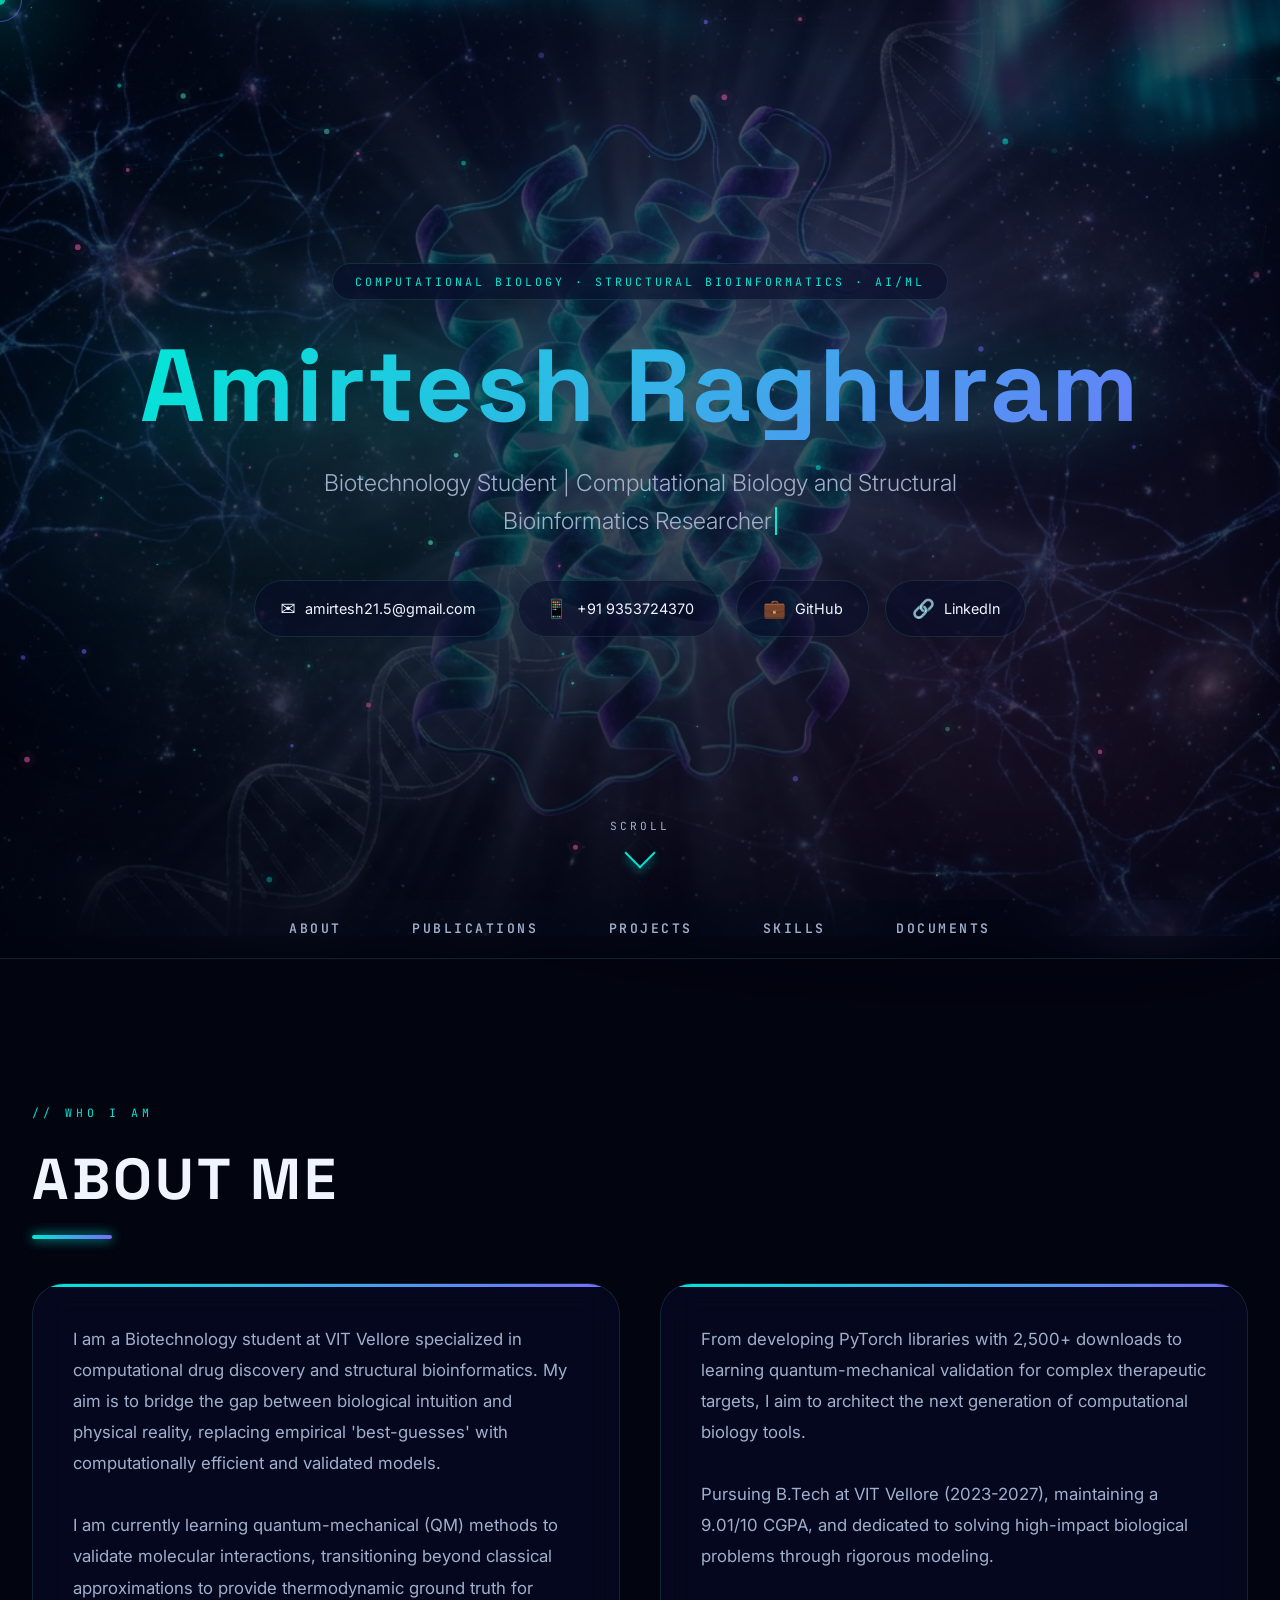
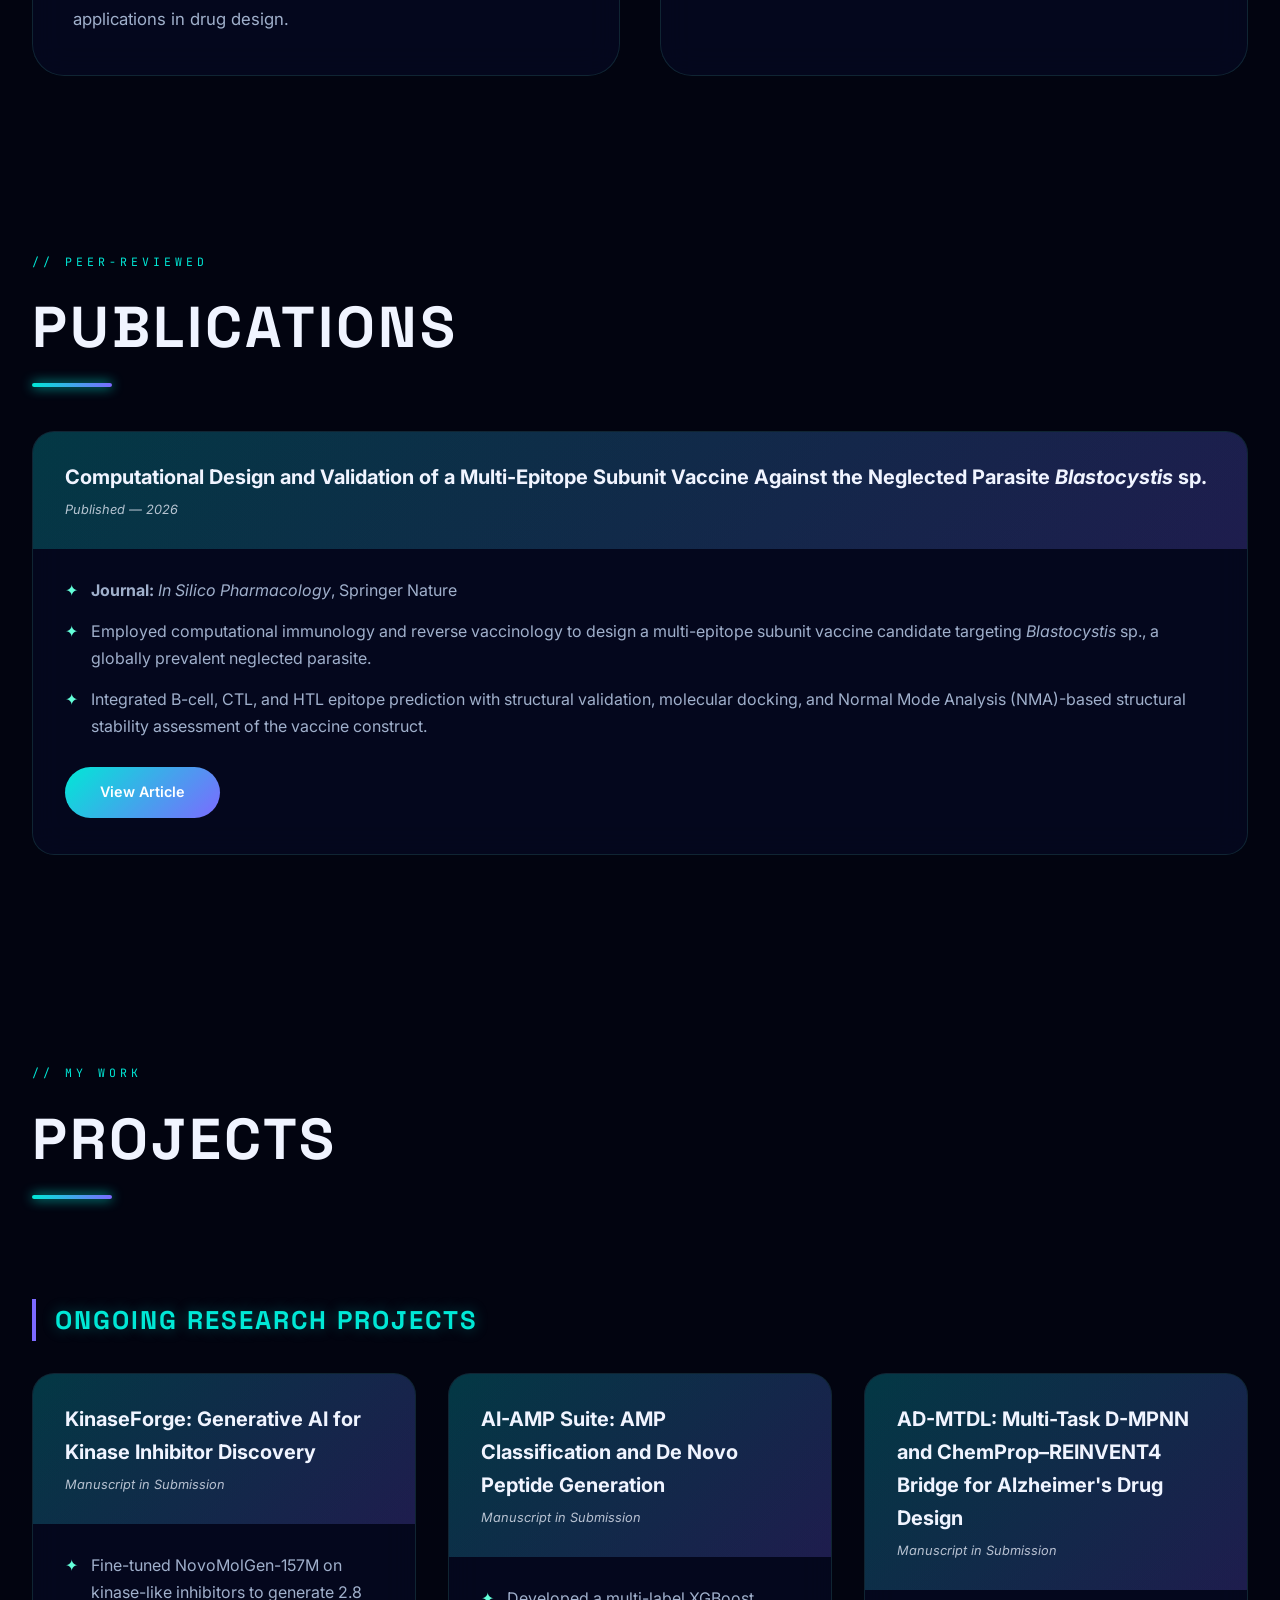
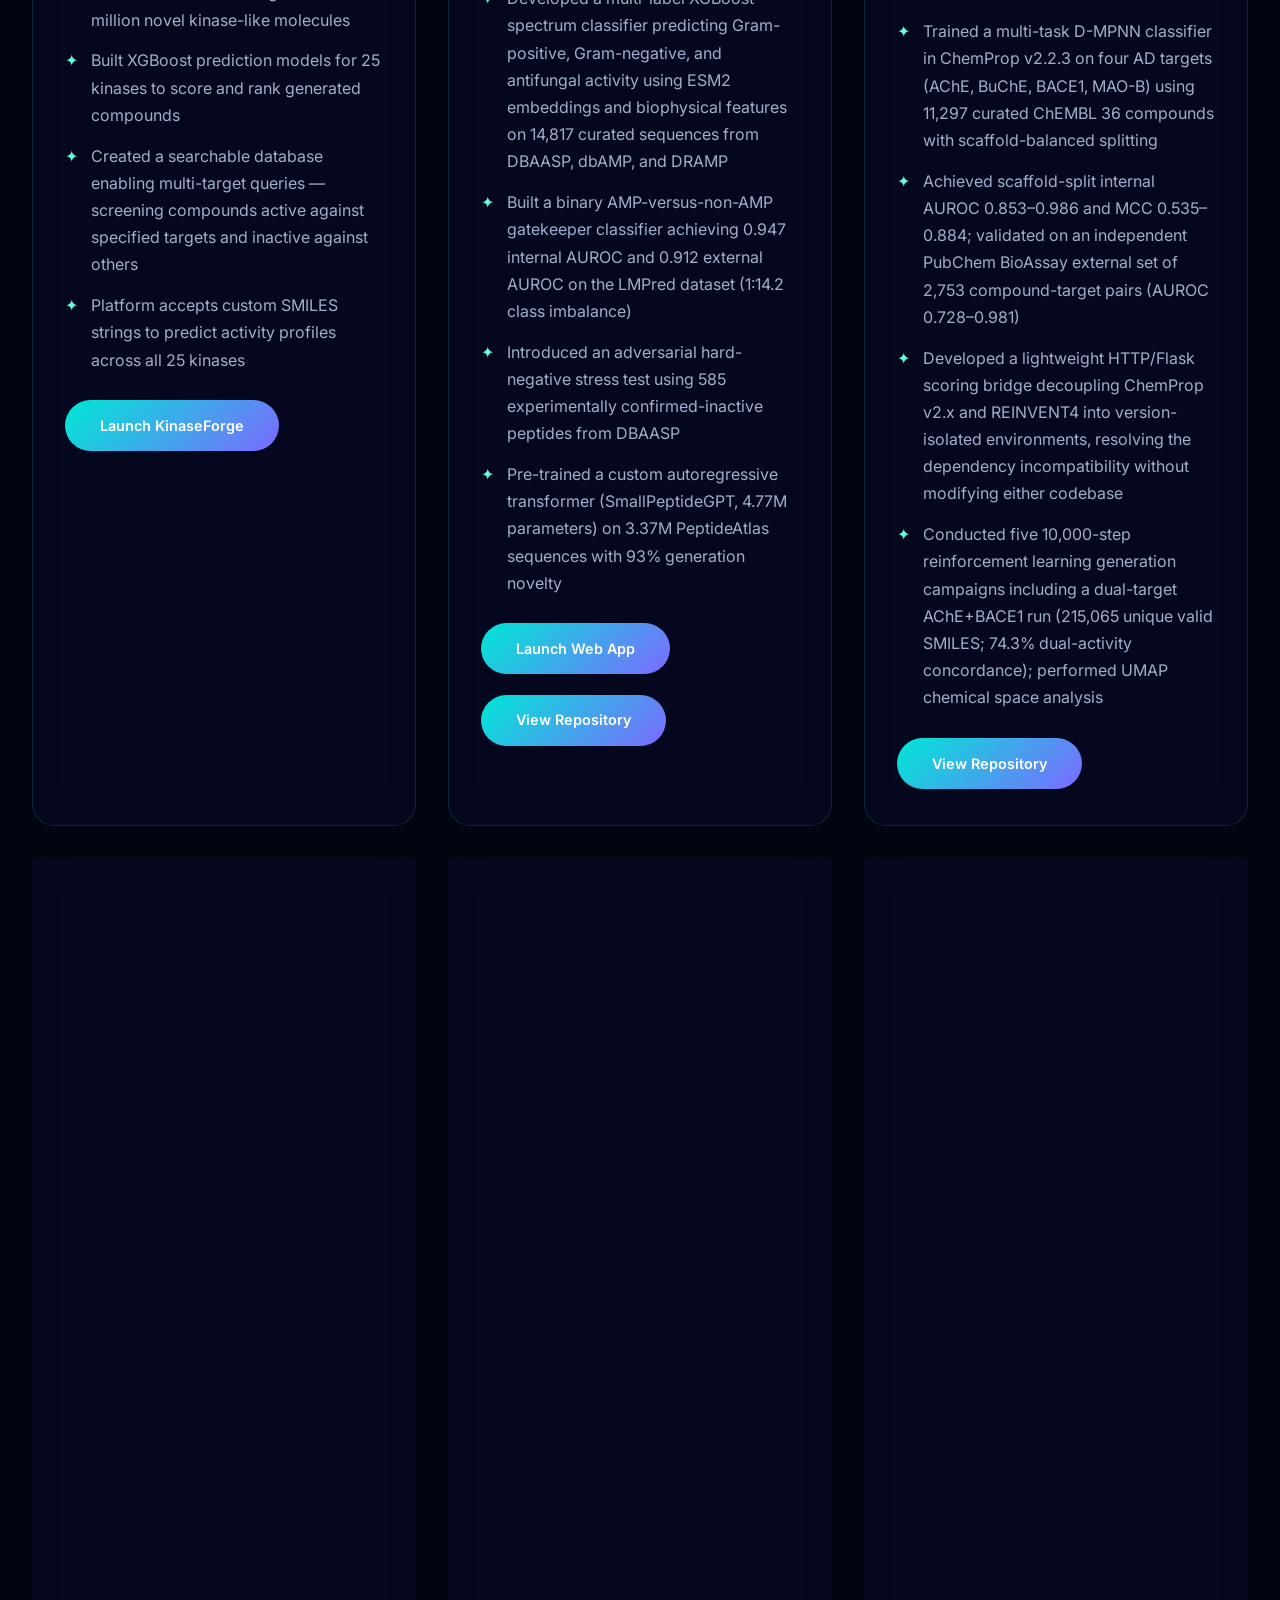
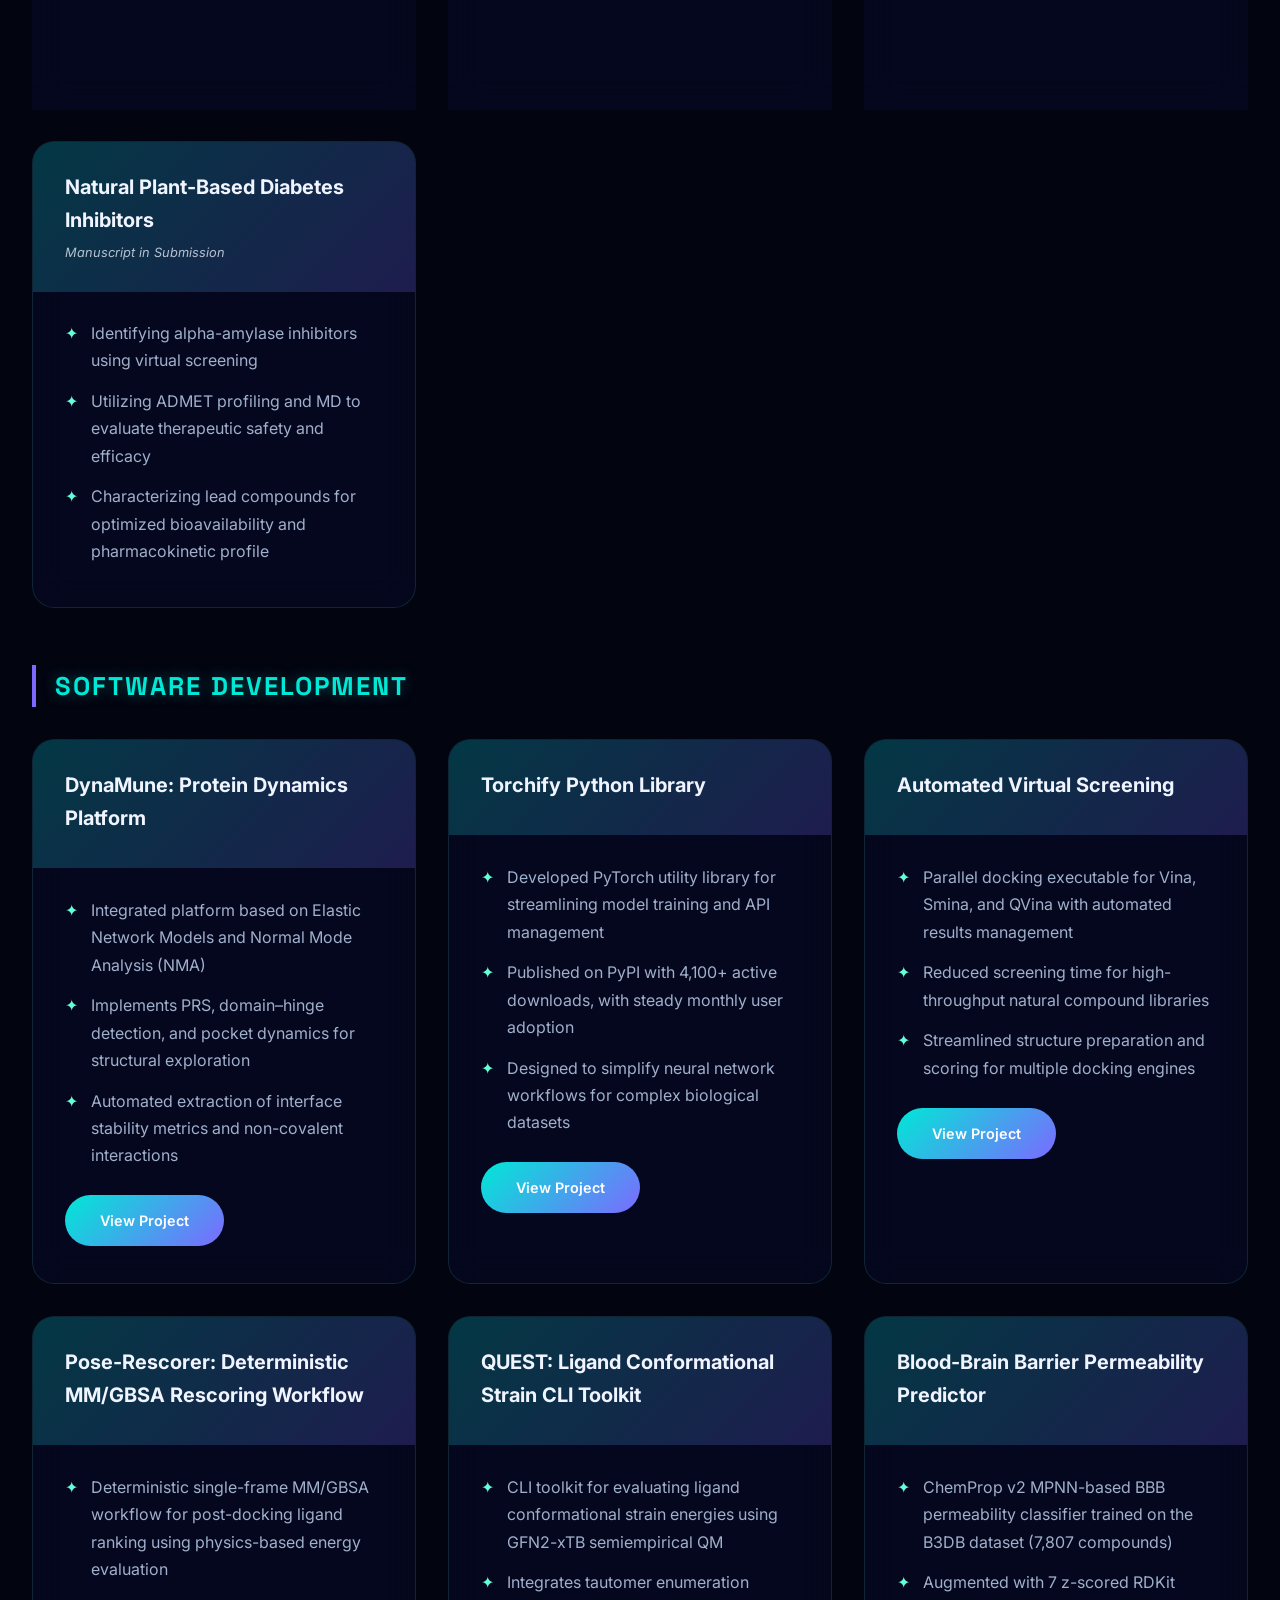
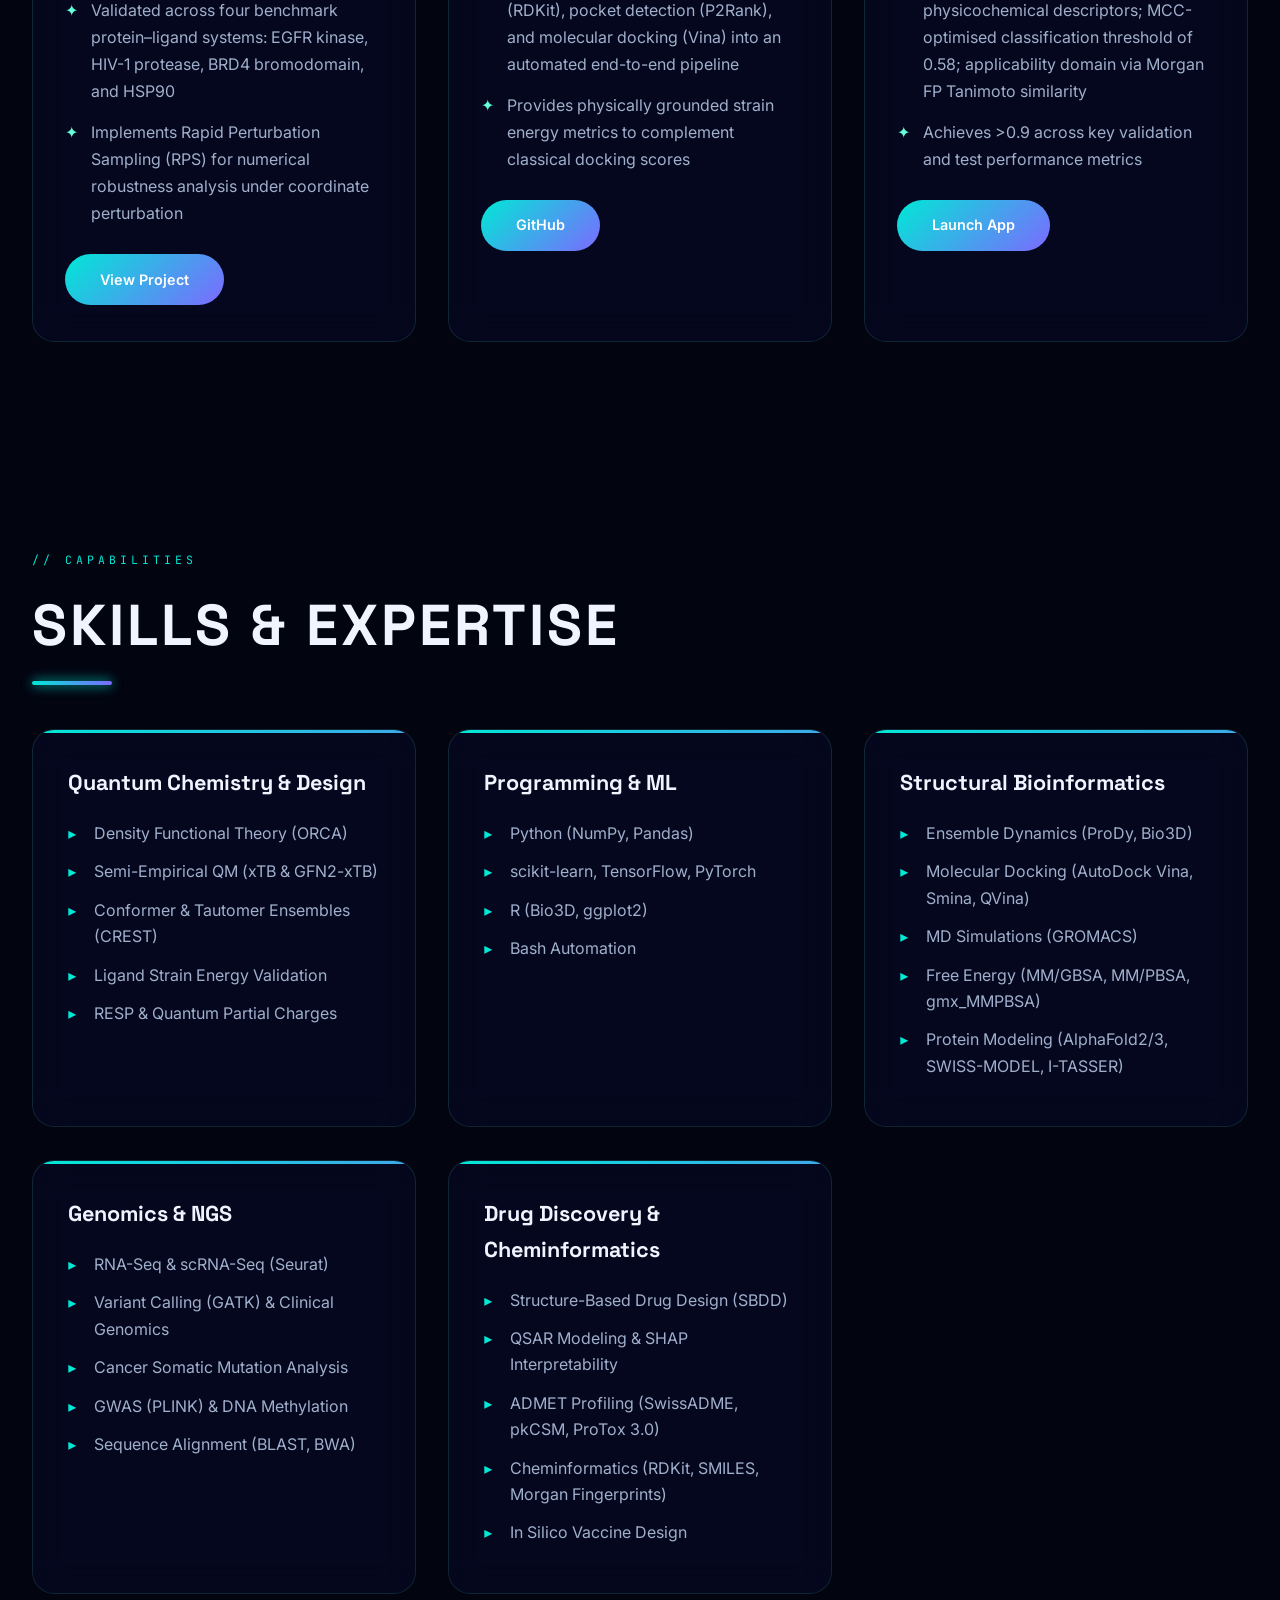
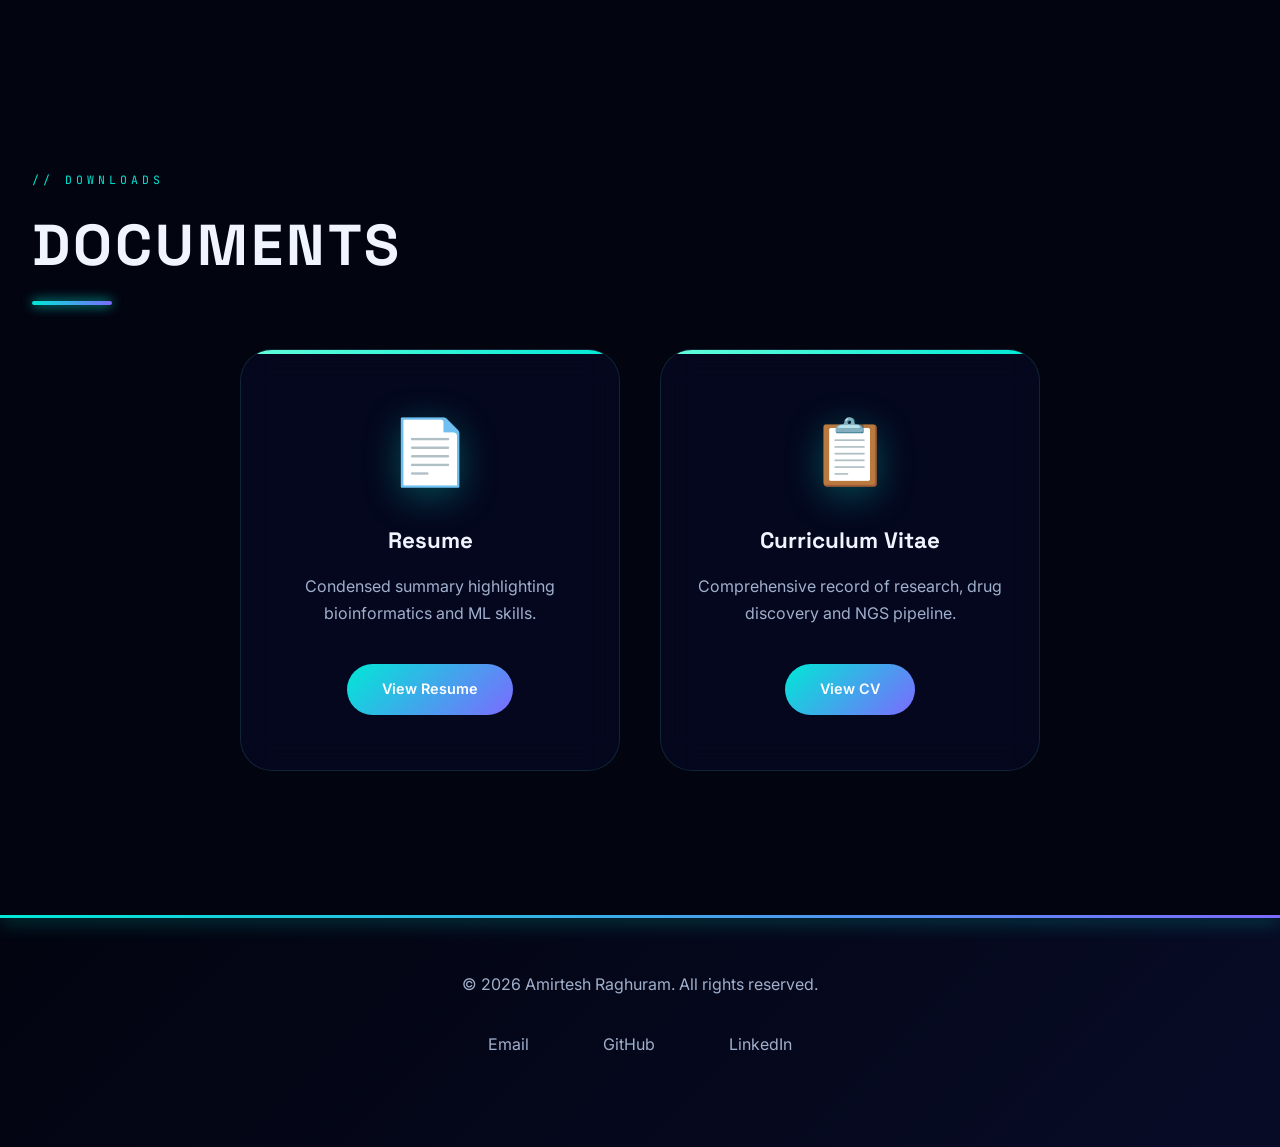
==== commit fb602e87: "project-addition" ====
--- a/index.html
+++ b/index.html
@@ -117,7 +117,8 @@
                         <div class="project-bullet">Integrated B-cell, CTL, and HTL epitope prediction with structural
                             validation, molecular docking, and Normal Mode Analysis (NMA)-based structural stability
                             assessment of the vaccine construct.</div>
-                        <a href="https://link.springer.com/article/10.1007/s40203-026-00660-1" target="_blank" class="btn magnetic"><span>View Article</span></a>
+                        <a href="https://link.springer.com/article/10.1007/s40203-026-00660-1" target="_blank"
+                            class="btn magnetic"><span>View Article</span></a>
                     </div>
                 </div>
             </div>
@@ -163,8 +164,8 @@
                             4.77M parameters) on 3.37M PeptideAtlas sequences with 93% generation novelty</div>
                         <a href="https://ppytorch-ai-amp-webapp.ms.fun/app" target="_blank"
                             class="btn magnetic"><span>Launch Web App</span></a>
-                        <a href="https://github.com/amirtesh/AI-AMP" target="_blank"
-                            class="btn magnetic"><span>View Repository</span></a>
+                        <a href="https://github.com/amirtesh/AI-AMP" target="_blank" class="btn magnetic"><span>View
+                                Repository</span></a>
                     </div>
                 </div>
                 <div class="project-card stagger">
@@ -186,8 +187,8 @@
                         <div class="project-bullet">Conducted five 10,000-step reinforcement learning generation
                             campaigns including a dual-target AChE+BACE1 run (215,065 unique valid SMILES; 74.3%
                             dual-activity concordance); performed UMAP chemical space analysis</div>
-                        <a href="https://github.com/Amirtesh/AD-MTDL" target="_blank"
-                            class="btn magnetic"><span>View Repository</span></a>
+                        <a href="https://github.com/Amirtesh/AD-MTDL" target="_blank" class="btn magnetic"><span>View
+                                Repository</span></a>
                     </div>
                 </div>
                 <div class="project-card stagger">
@@ -273,7 +274,8 @@
                     <div class="project-body">
                         <div class="project-bullet">Developed PyTorch utility library for streamlining model training
                             and API management</div>
-                        <div class="project-bullet">Published on PyPI with 4,100+ active downloads, with steady monthly user adoption</div>
+                        <div class="project-bullet">Published on PyPI with 4,100+ active downloads, with steady monthly
+                            user adoption</div>
                         <div class="project-bullet">Designed to simplify neural network workflows for complex biological
                             datasets</div><a href="https://github.com/Amirtesh/Pytorch-Torchify" target="_blank"
                             class="btn magnetic"><span>View Project</span></a>
@@ -334,7 +336,8 @@
                             similarity</div>
                         <div class="project-bullet">Achieves &gt;0.9 across key validation and test performance
                             metrics</div>
-                        <a href="https://bbb-prediction.streamlit.app/" target="_blank" class="btn magnetic"><span>Launch
+                        <a href="https://bbb-prediction.streamlit.app/" target="_blank"
+                            class="btn magnetic"><span>Launch
                                 App</span></a>
                     </div>
                 </div>
@@ -590,4 +593,4 @@
     </script>
 </body>
 
-</html>
+</html>
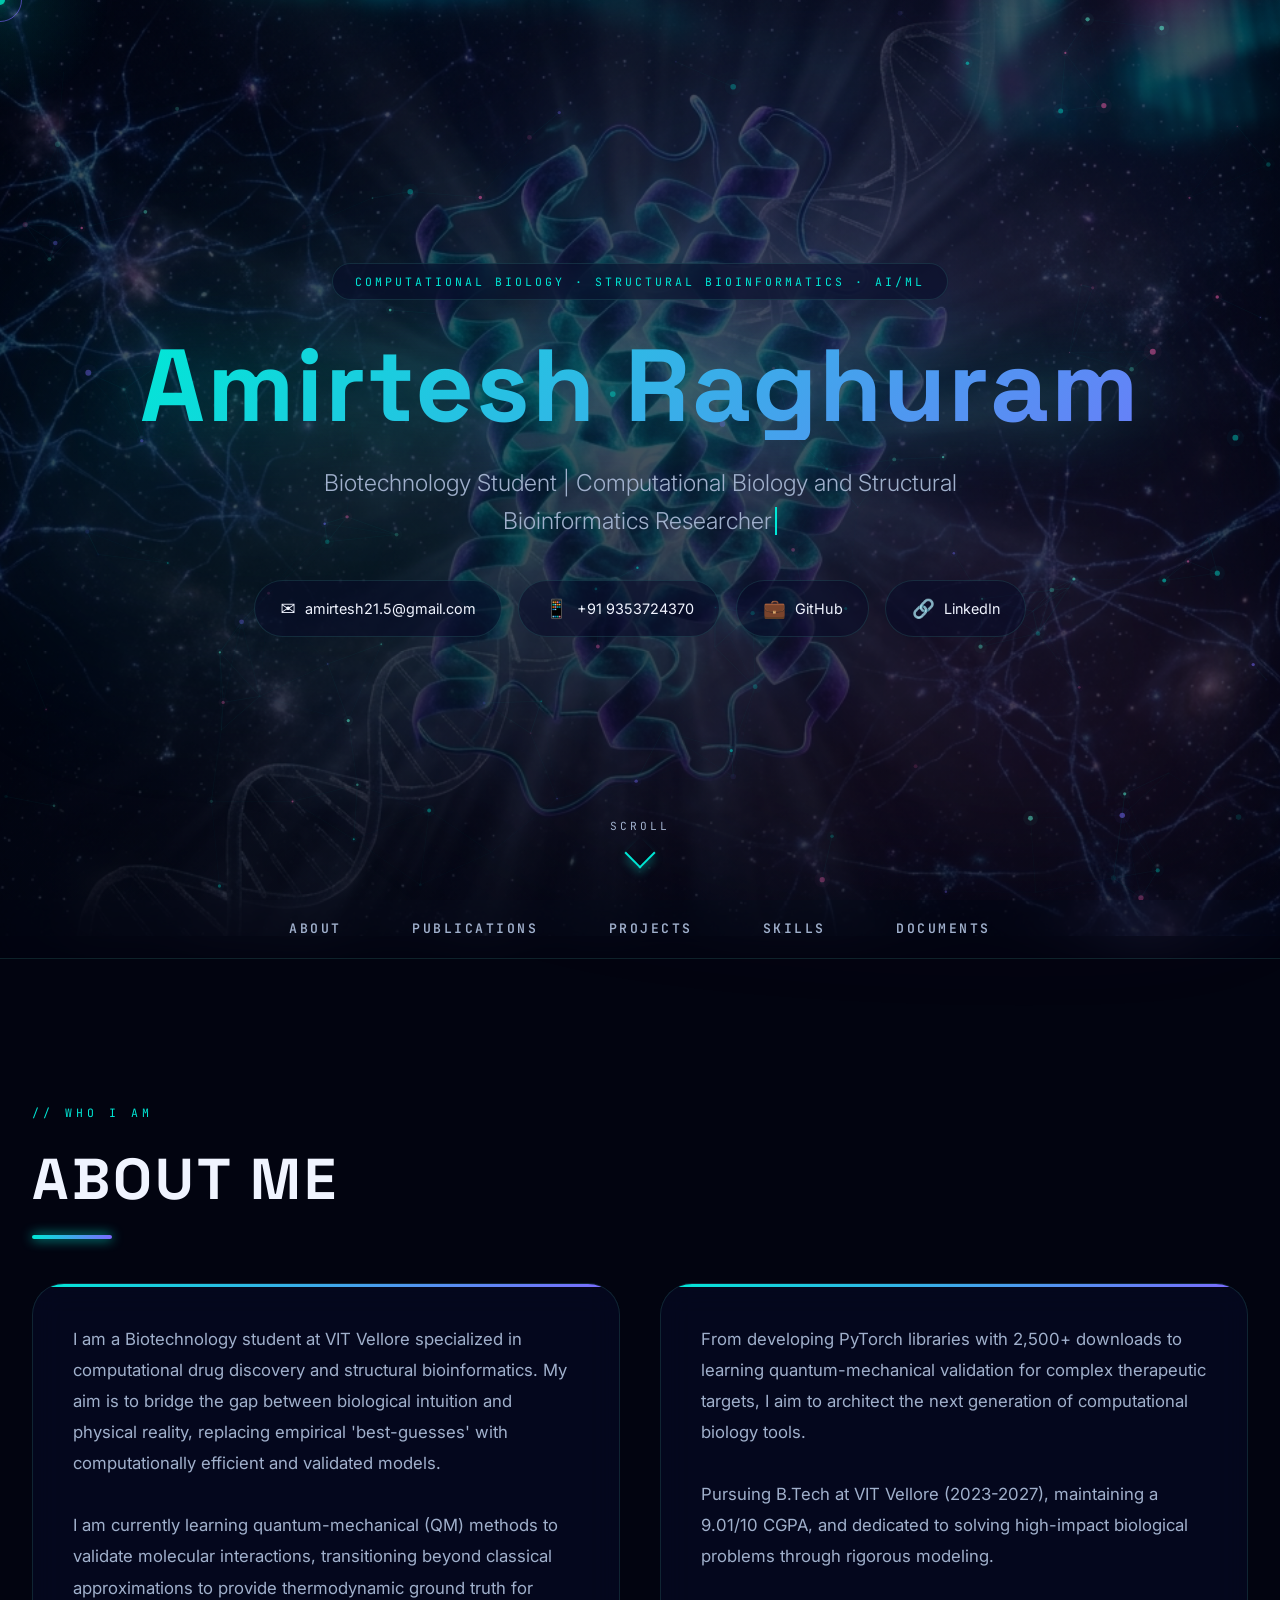
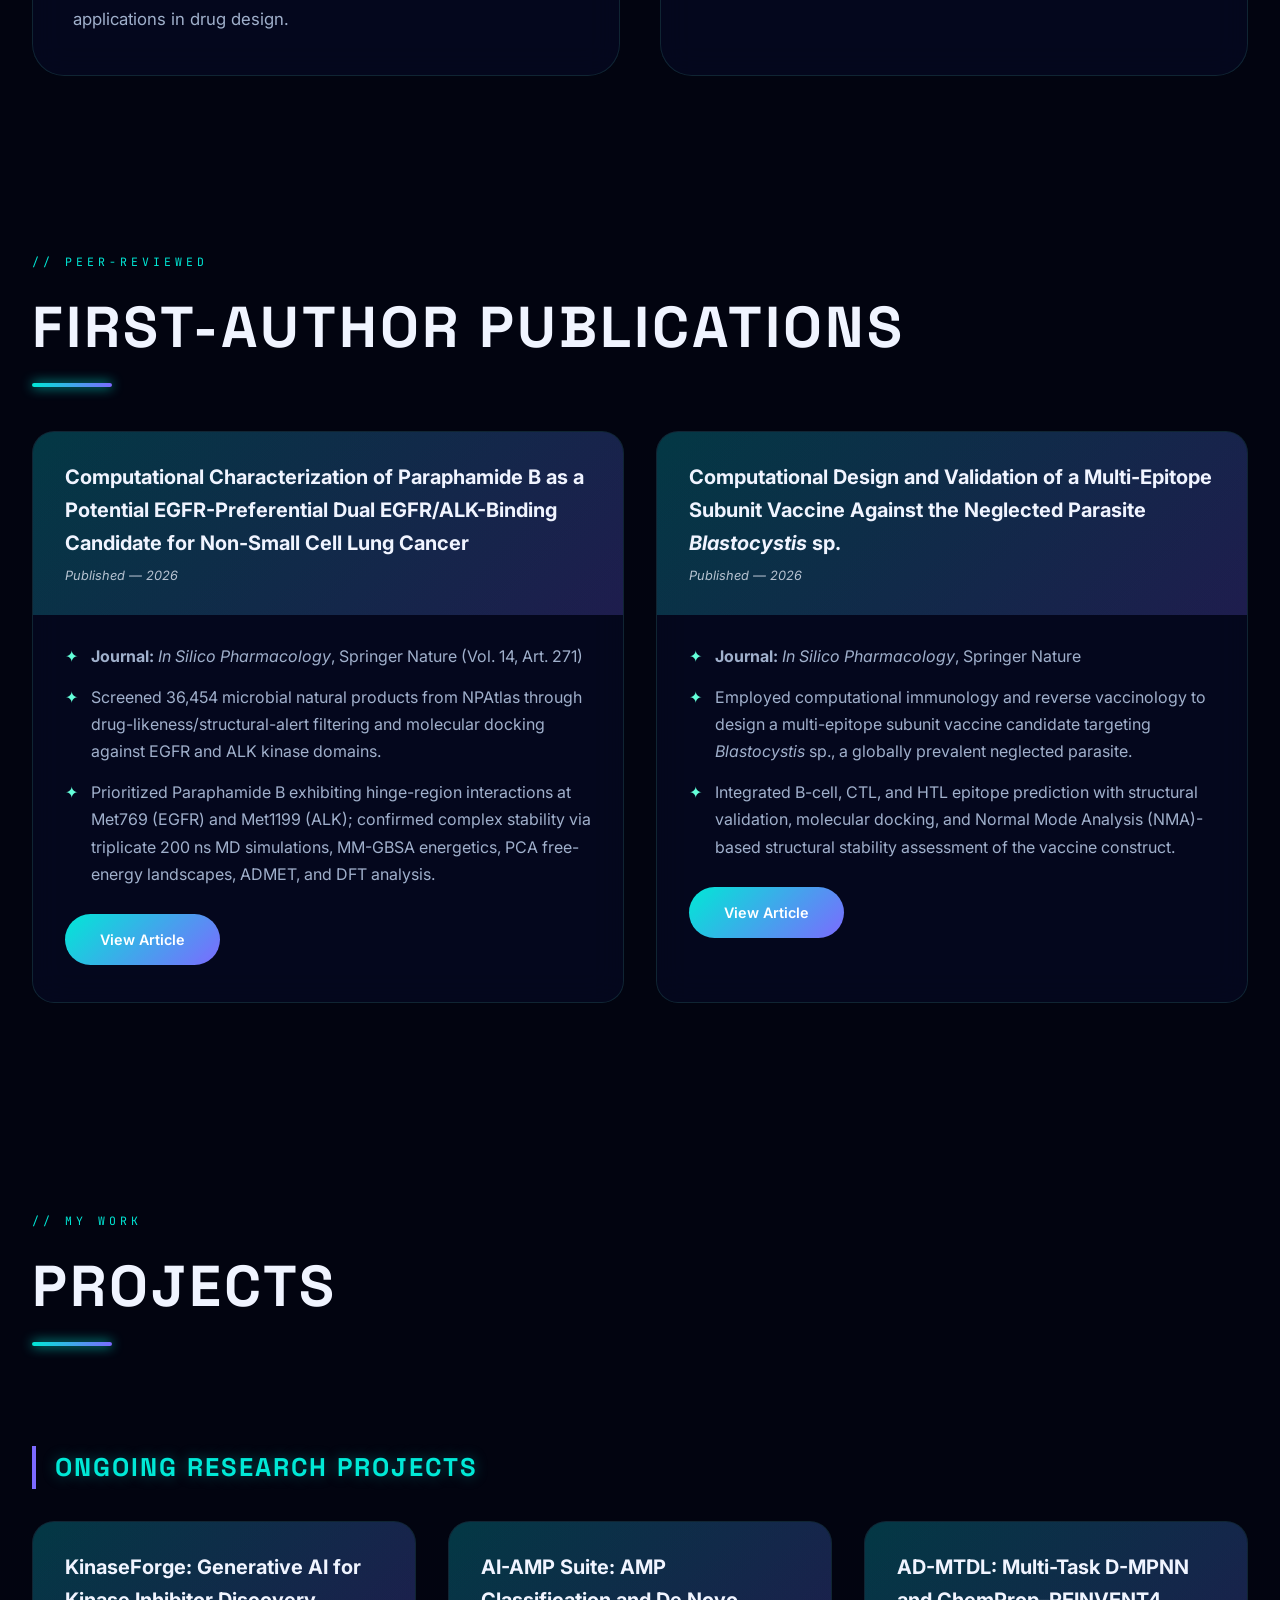
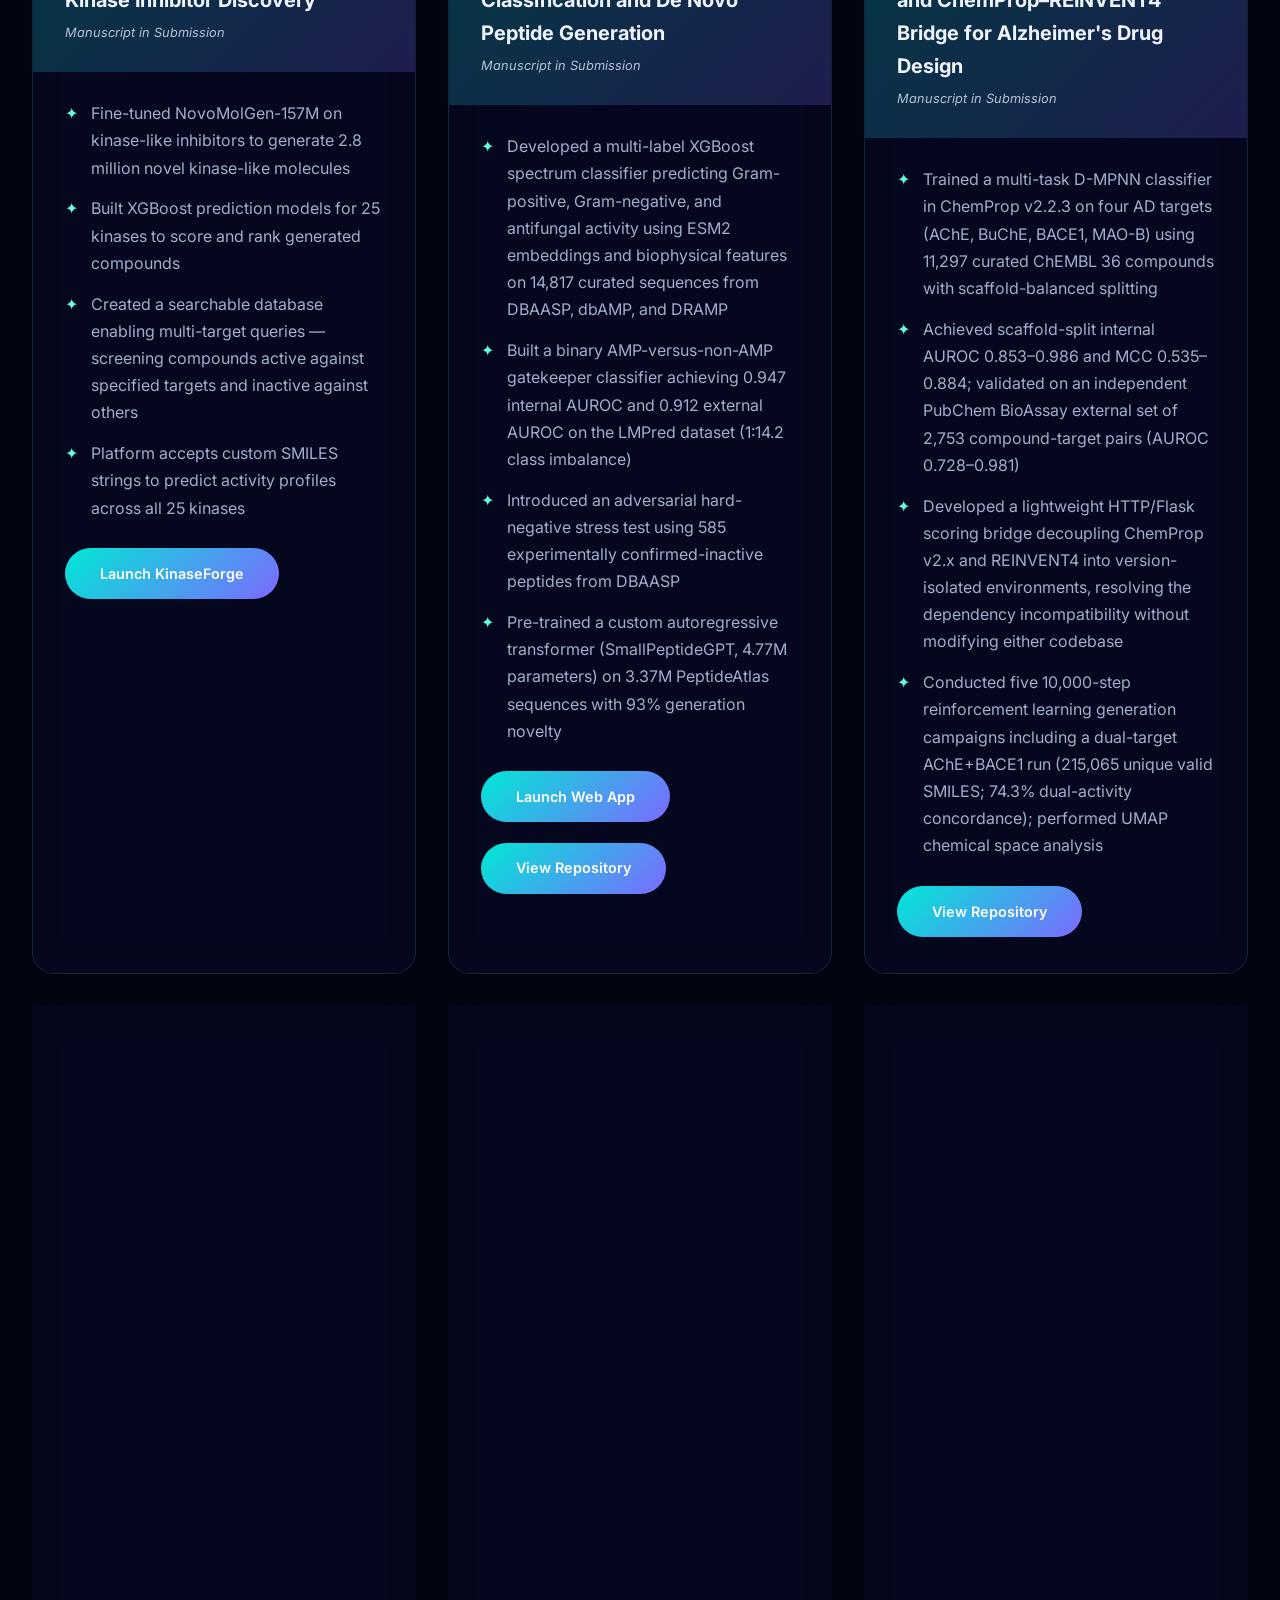
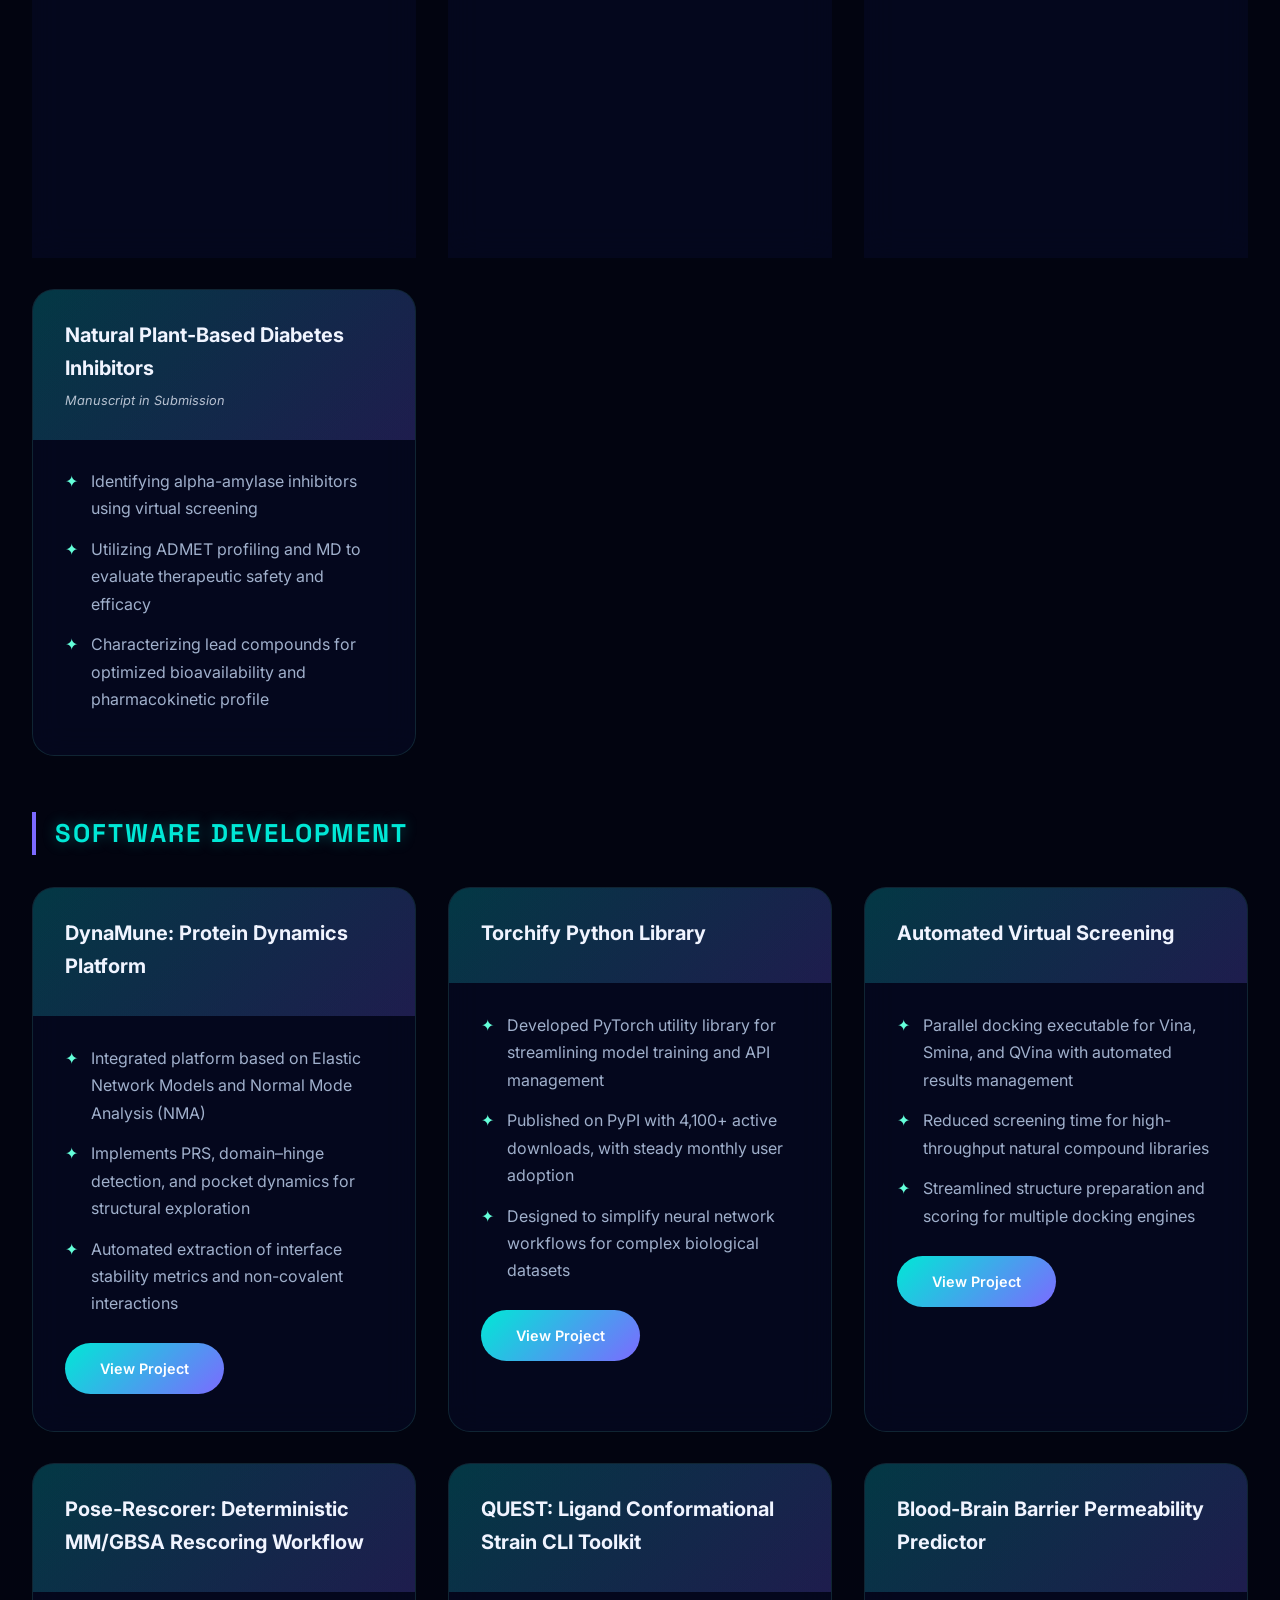
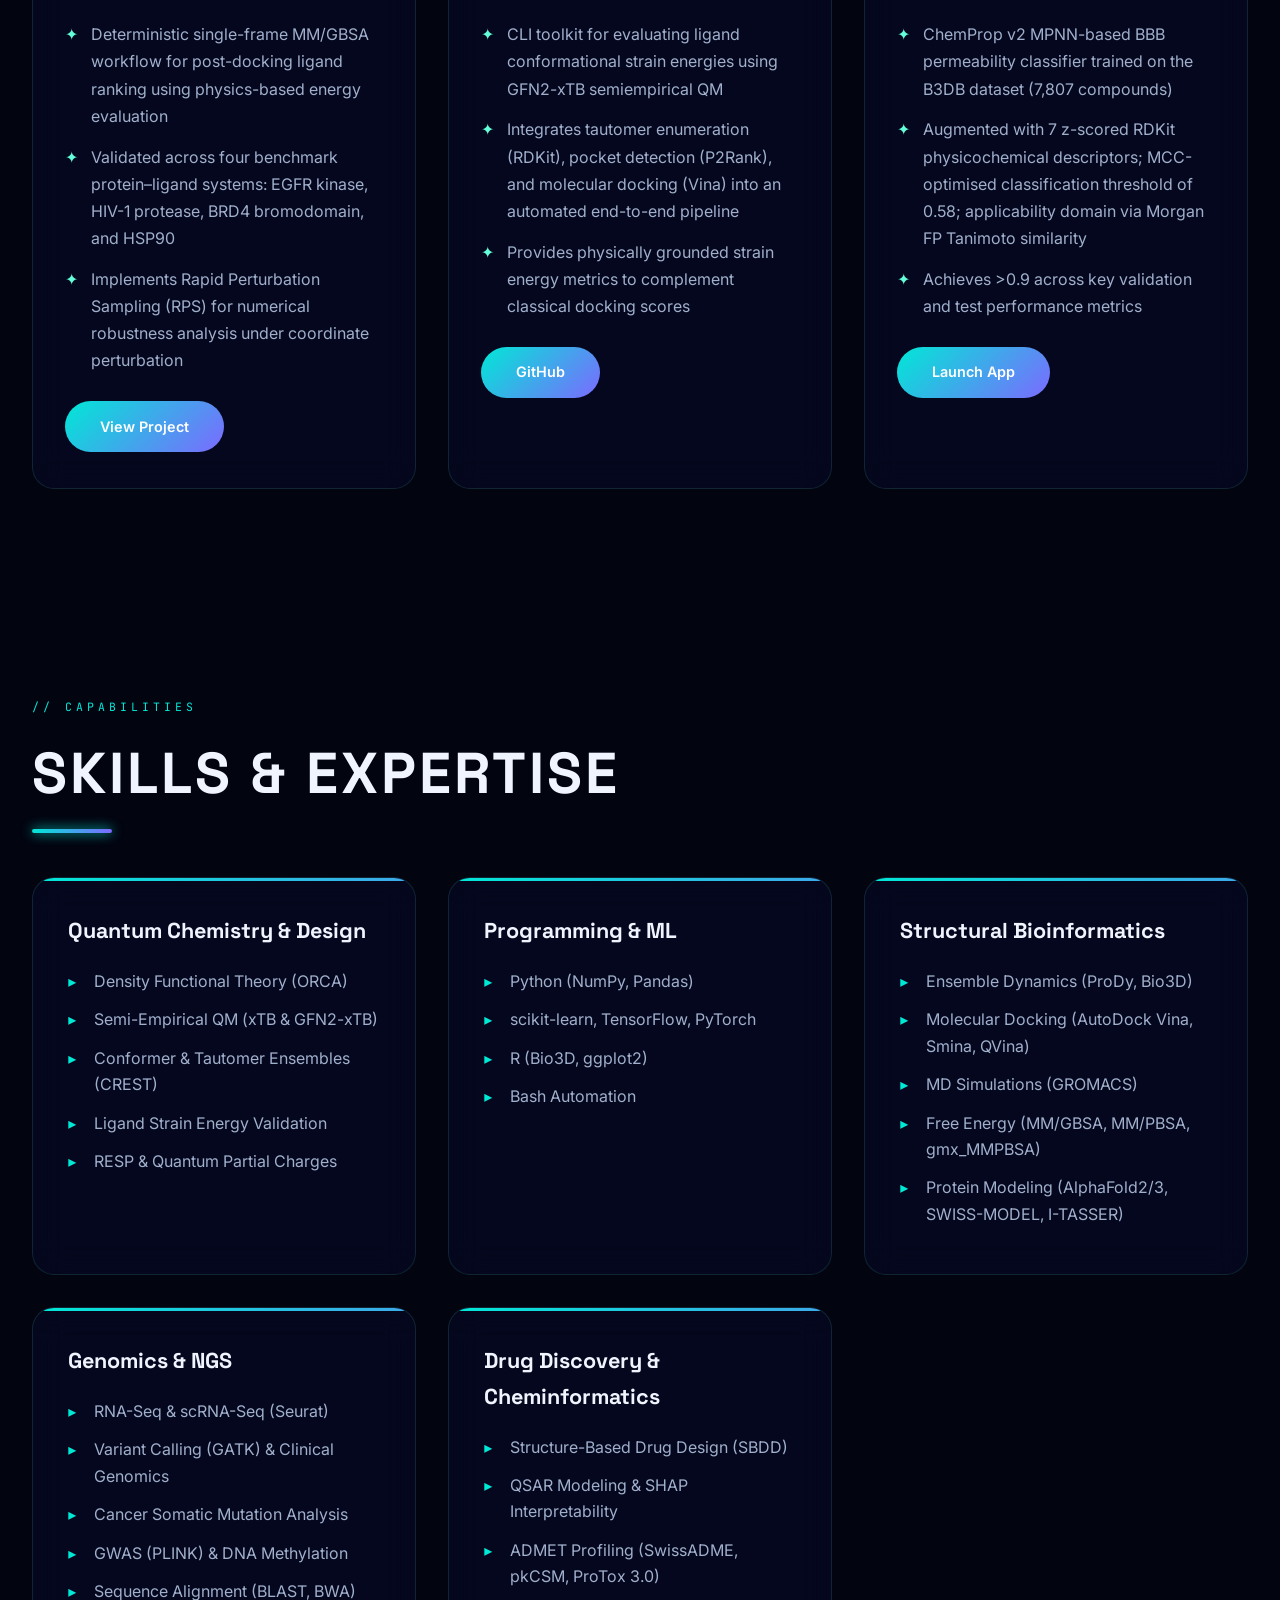
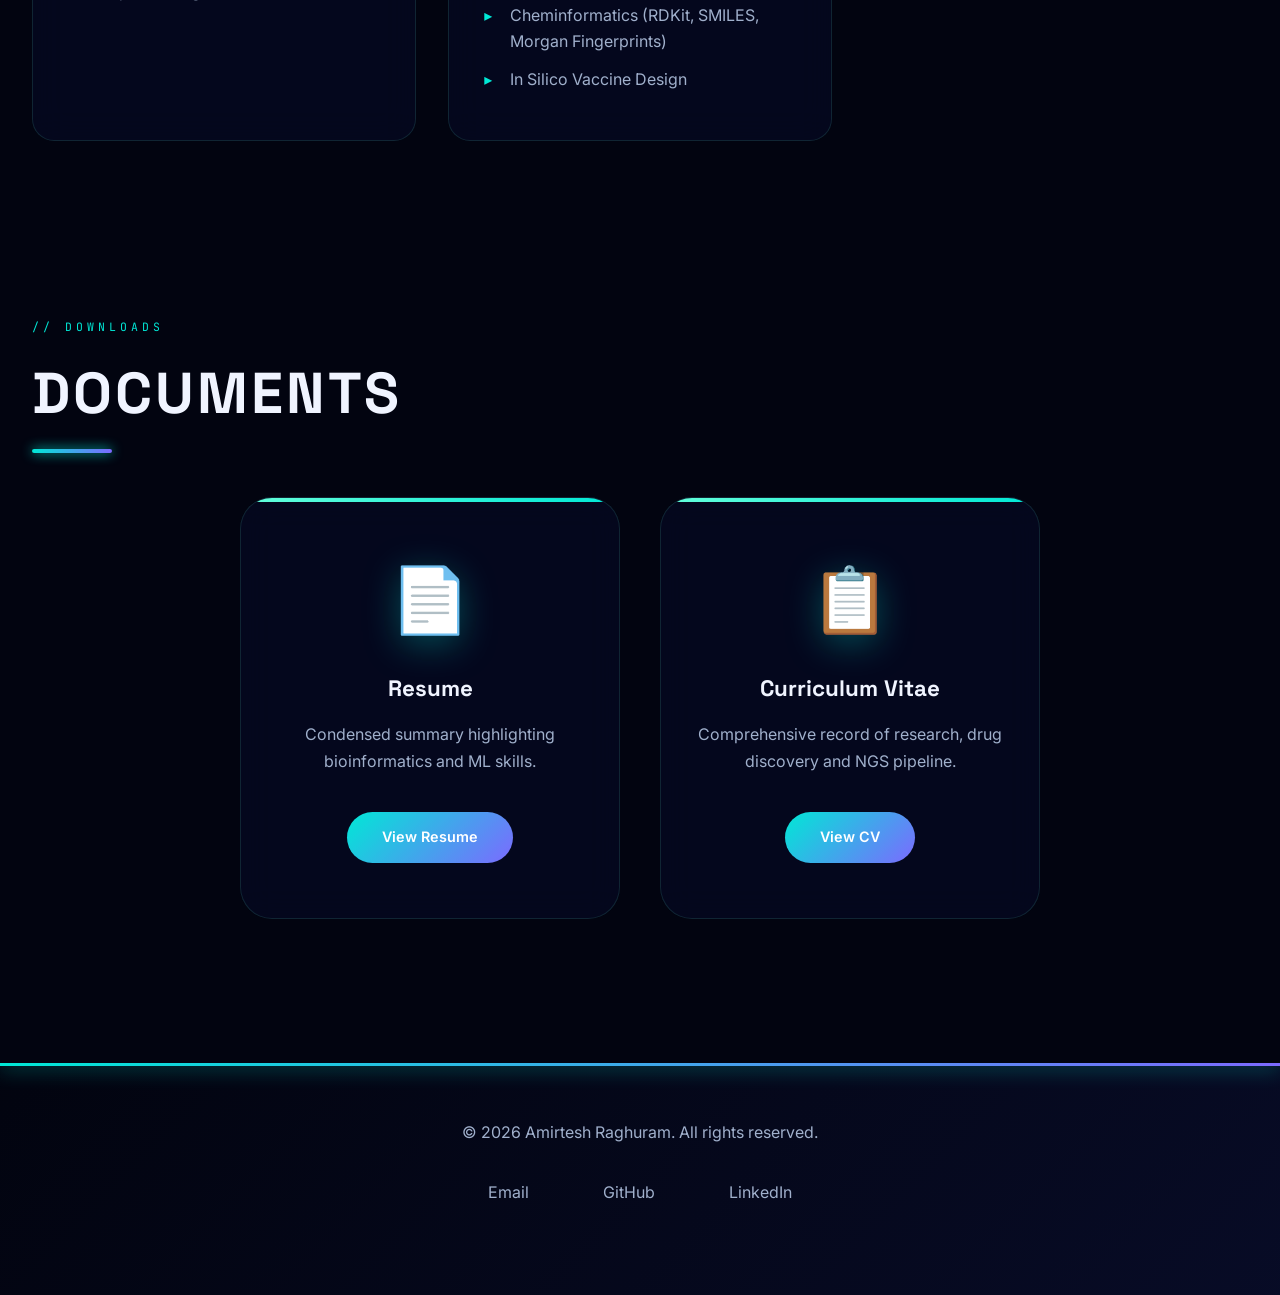
==== commit 2243ab30: "Publication2 added" ====
--- a/index.html
+++ b/index.html
@@ -100,9 +100,23 @@
 
         <section id="publications" class="section">
             <div class="section-label">// peer-reviewed</div>
-            <h2 class="section-title">Publications</h2>
+            <h2 class="section-title">First-Author Publications</h2>
             <div class="projects-grid">
-                <div class="project-card stagger" style="grid-column: 1 / -1;">
+                <div class="project-card stagger">
+                    <div class="project-header">
+                        <h3 class="project-title">Computational Characterization of Paraphamide B as a Potential EGFR-Preferential Dual EGFR/ALK-Binding Candidate for Non-Small Cell Lung Cancer</h3>
+                        <p class="project-status">Published &mdash; 2026</p>
+                    </div>
+                    <div class="project-body">
+                        <div class="project-bullet"><strong>Journal:</strong> <em>In Silico Pharmacology</em>, Springer
+                            Nature (Vol. 14, Art. 271)</div>
+                        <div class="project-bullet">Screened 36,454 microbial natural products from NPAtlas through drug-likeness/structural-alert filtering and molecular docking against EGFR and ALK kinase domains.</div>
+                        <div class="project-bullet">Prioritized Paraphamide B exhibiting hinge-region interactions at Met769 (EGFR) and Met1199 (ALK); confirmed complex stability via triplicate 200&nbsp;ns MD simulations, MM-GBSA energetics, PCA free-energy landscapes, ADMET, and DFT analysis.</div>
+                        <a href="https://link.springer.com/article/10.1007/s40203-026-00777-3" target="_blank"
+                            class="btn magnetic"><span>View Article</span></a>
+                    </div>
+                </div>
+                <div class="project-card stagger">
                     <div class="project-header">
                         <h3 class="project-title">Computational Design and Validation of a Multi-Epitope Subunit Vaccine
                             Against the Neglected Parasite <em>Blastocystis</em> sp.</h3>
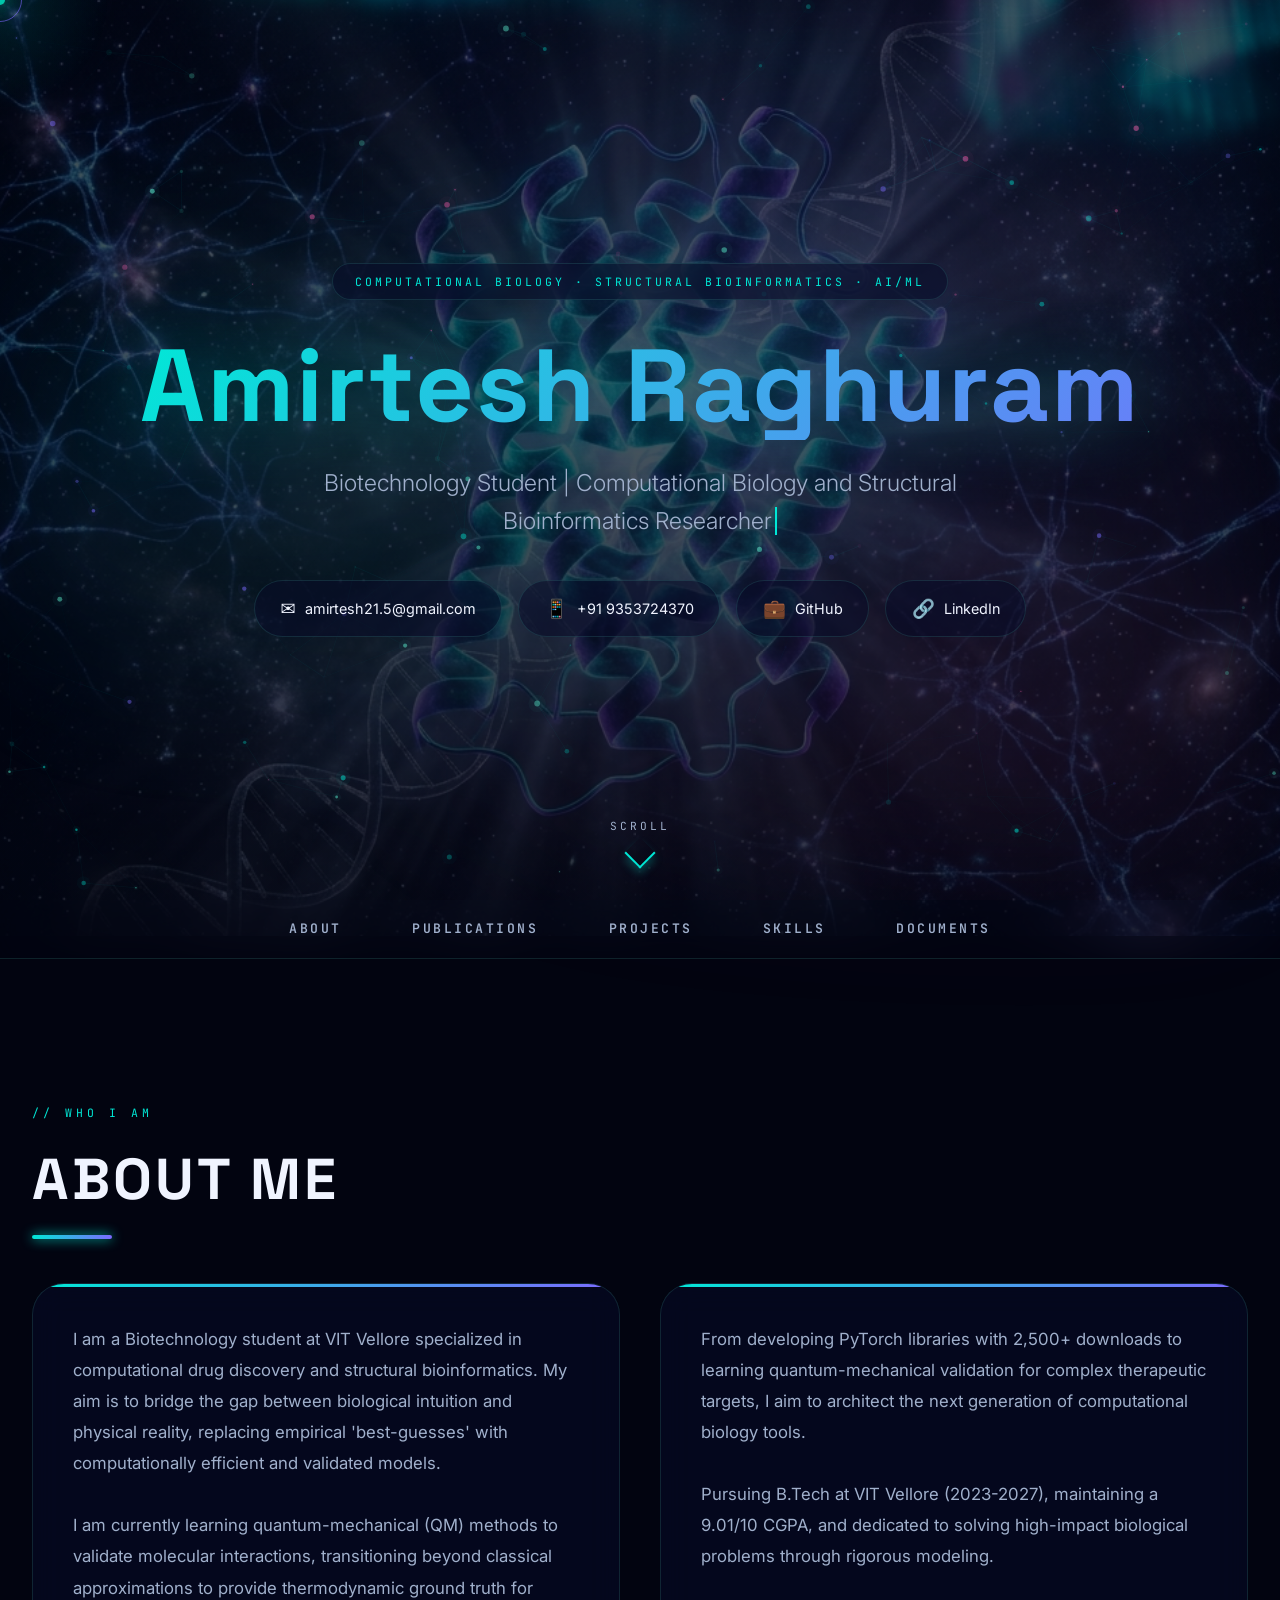
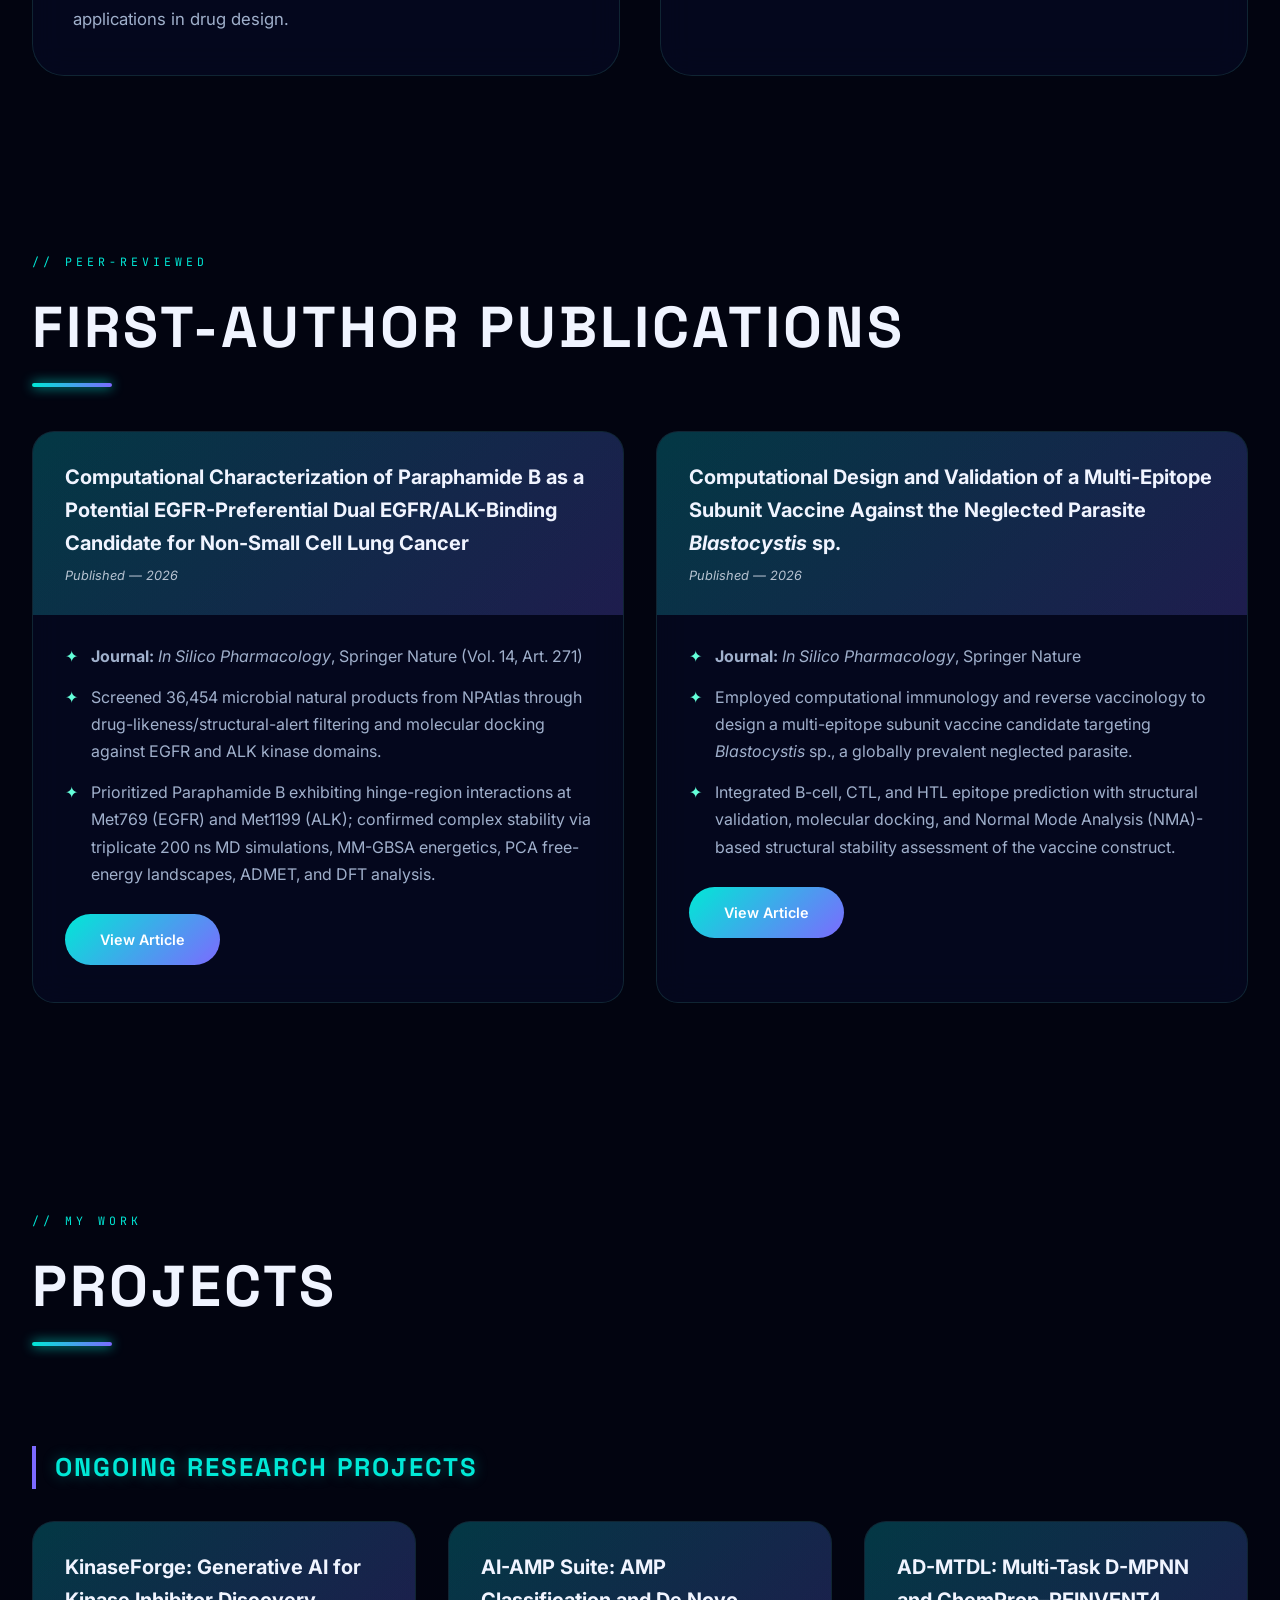
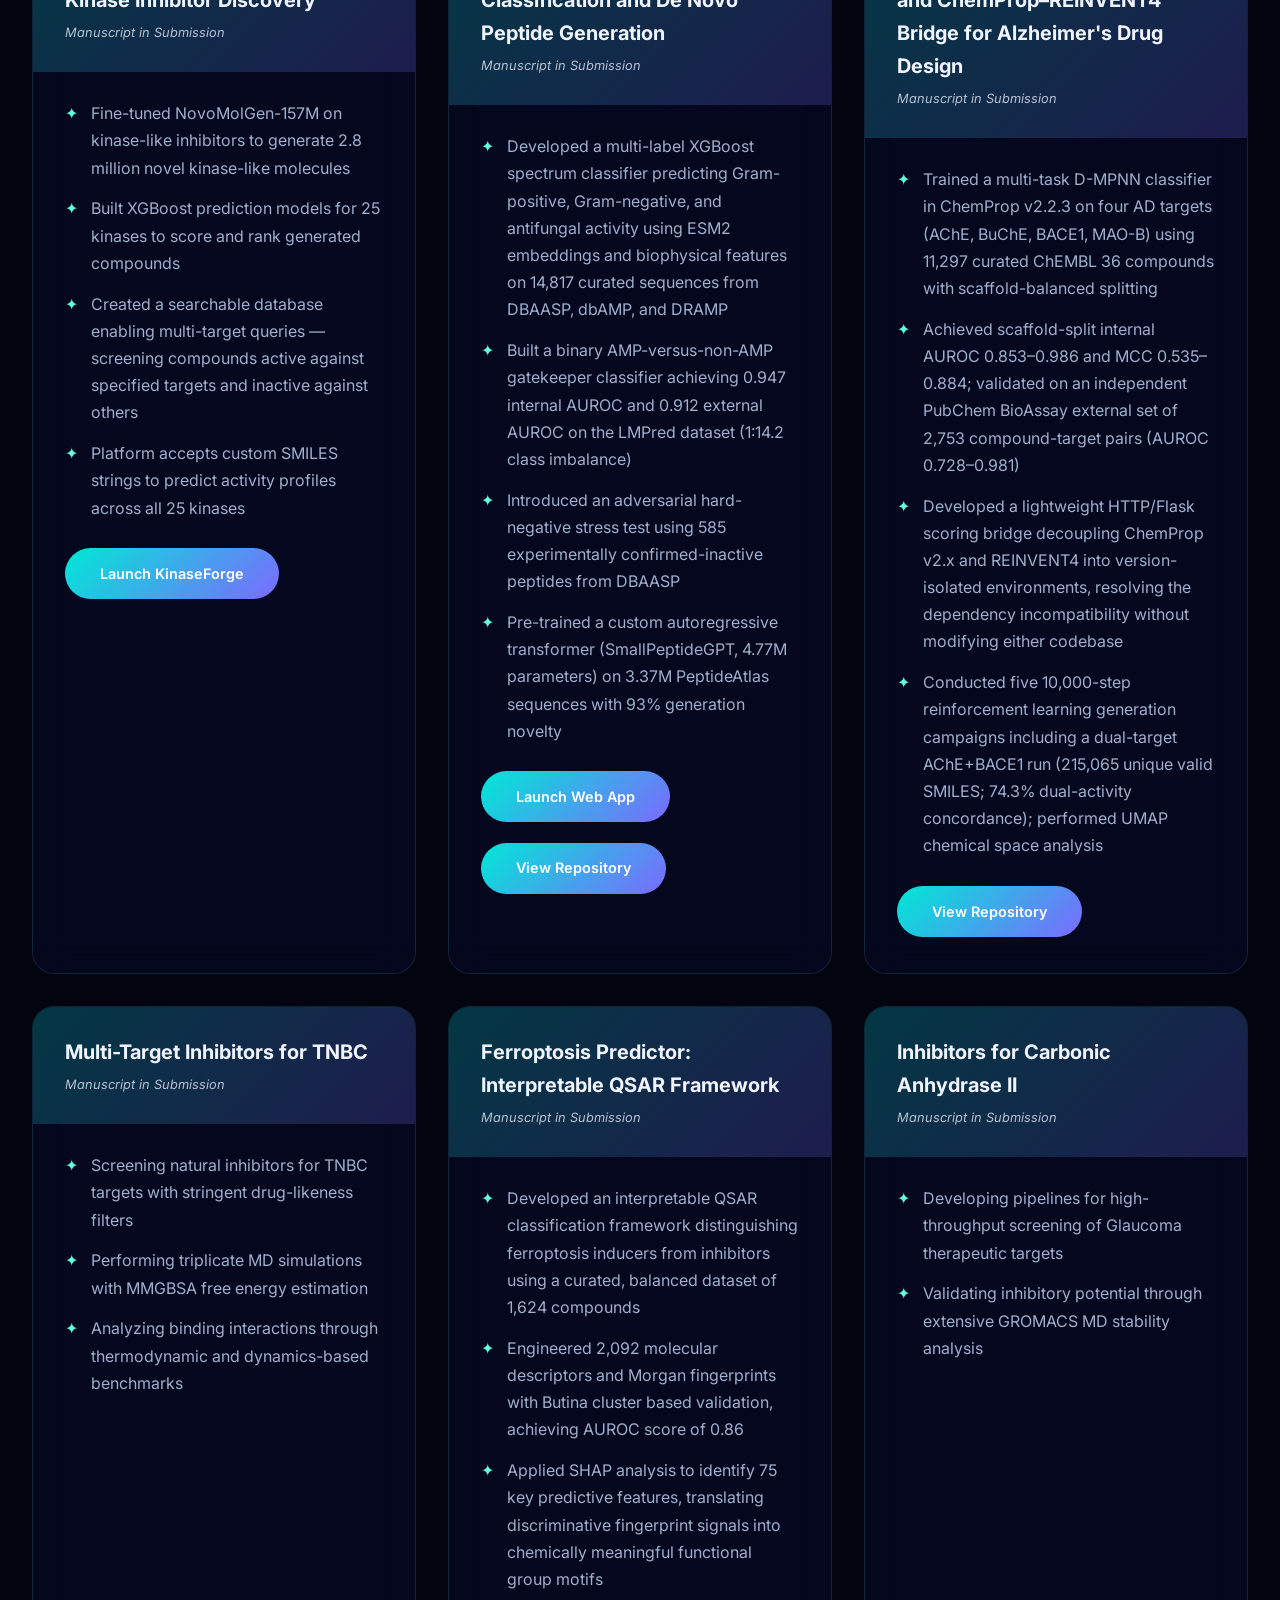
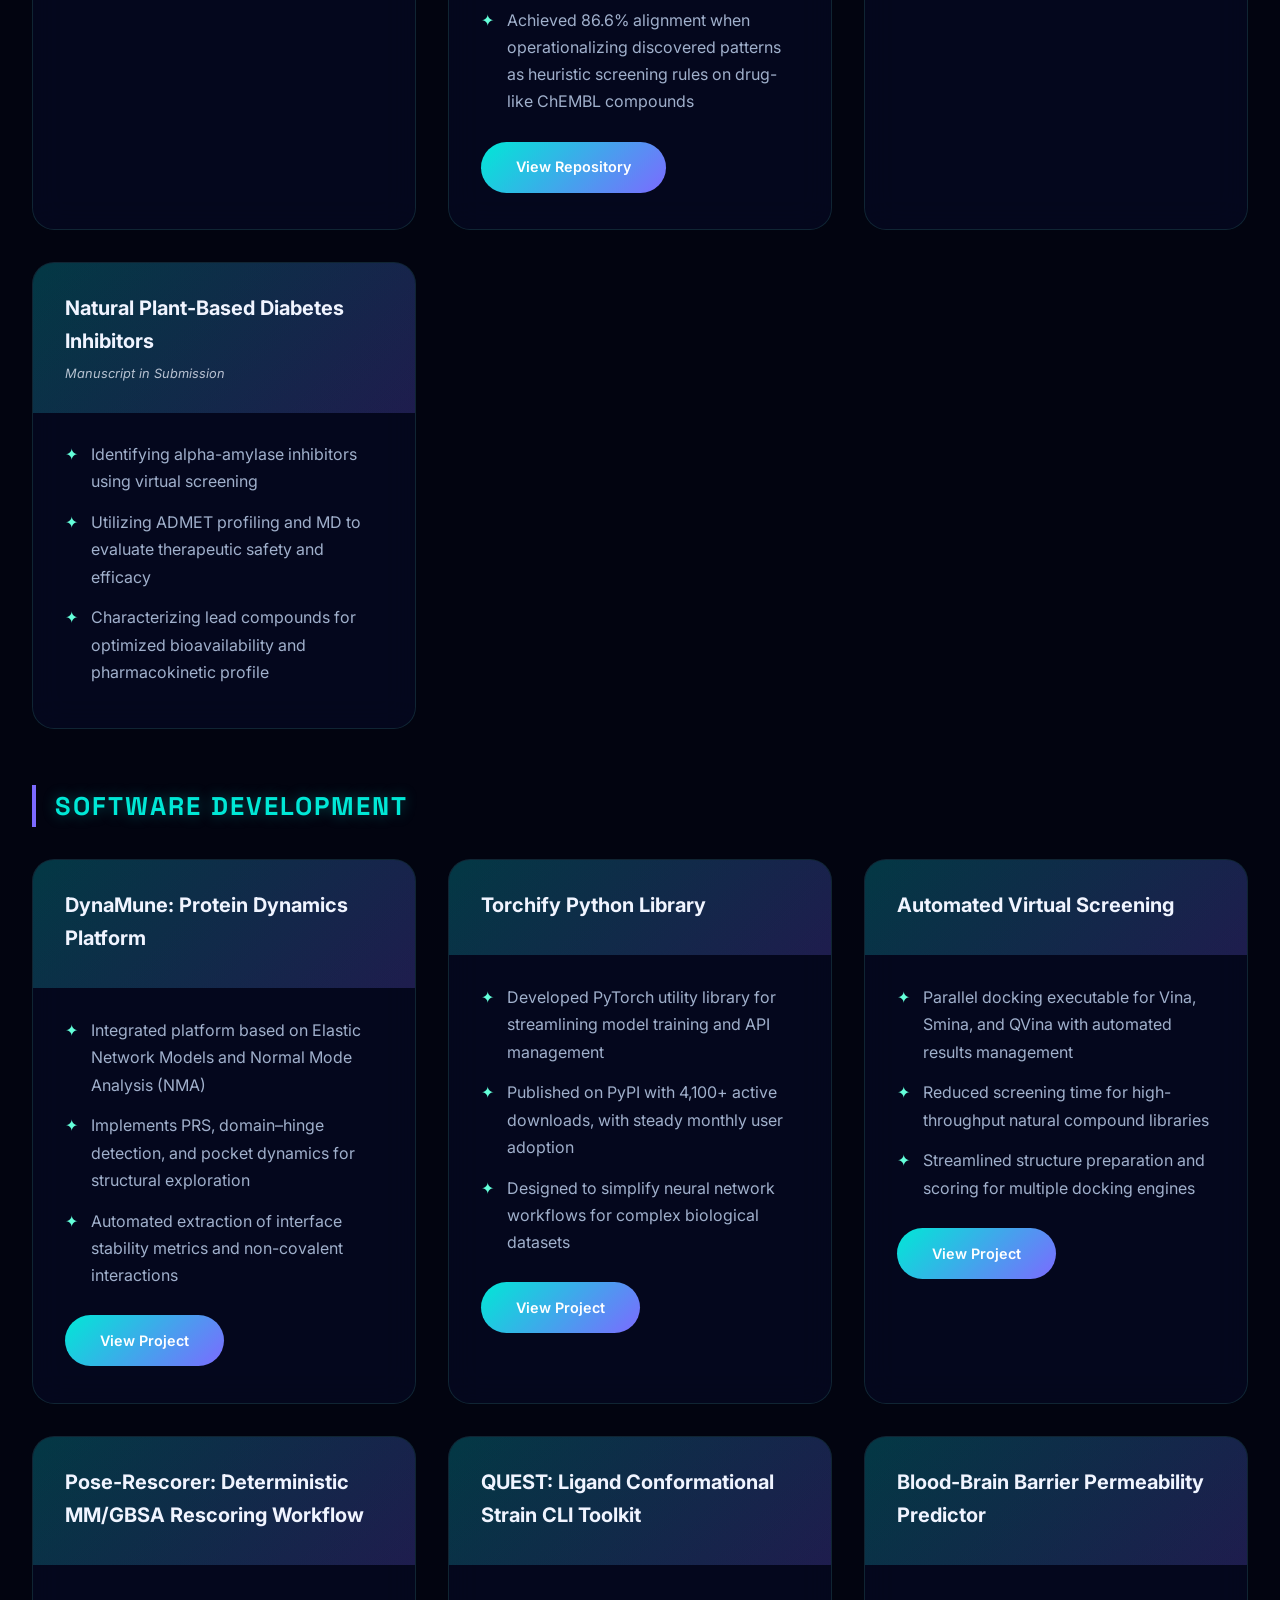
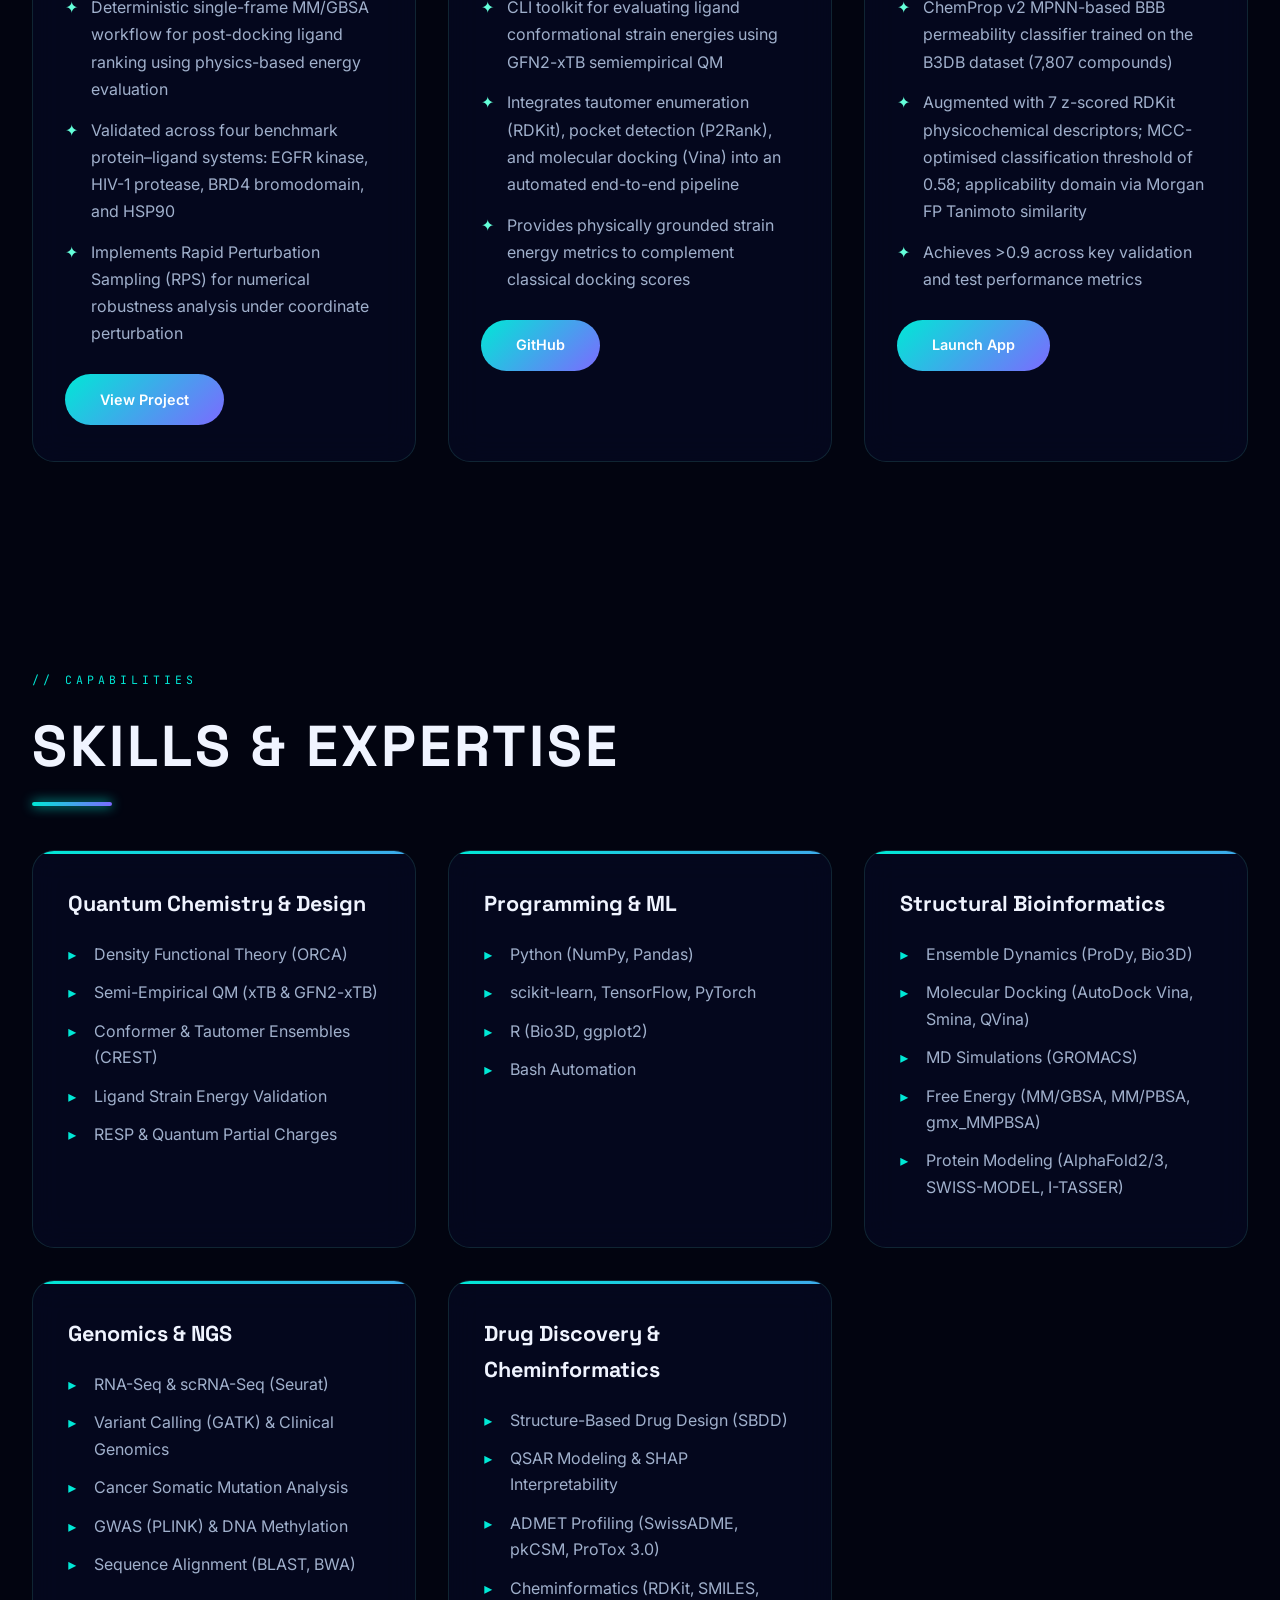
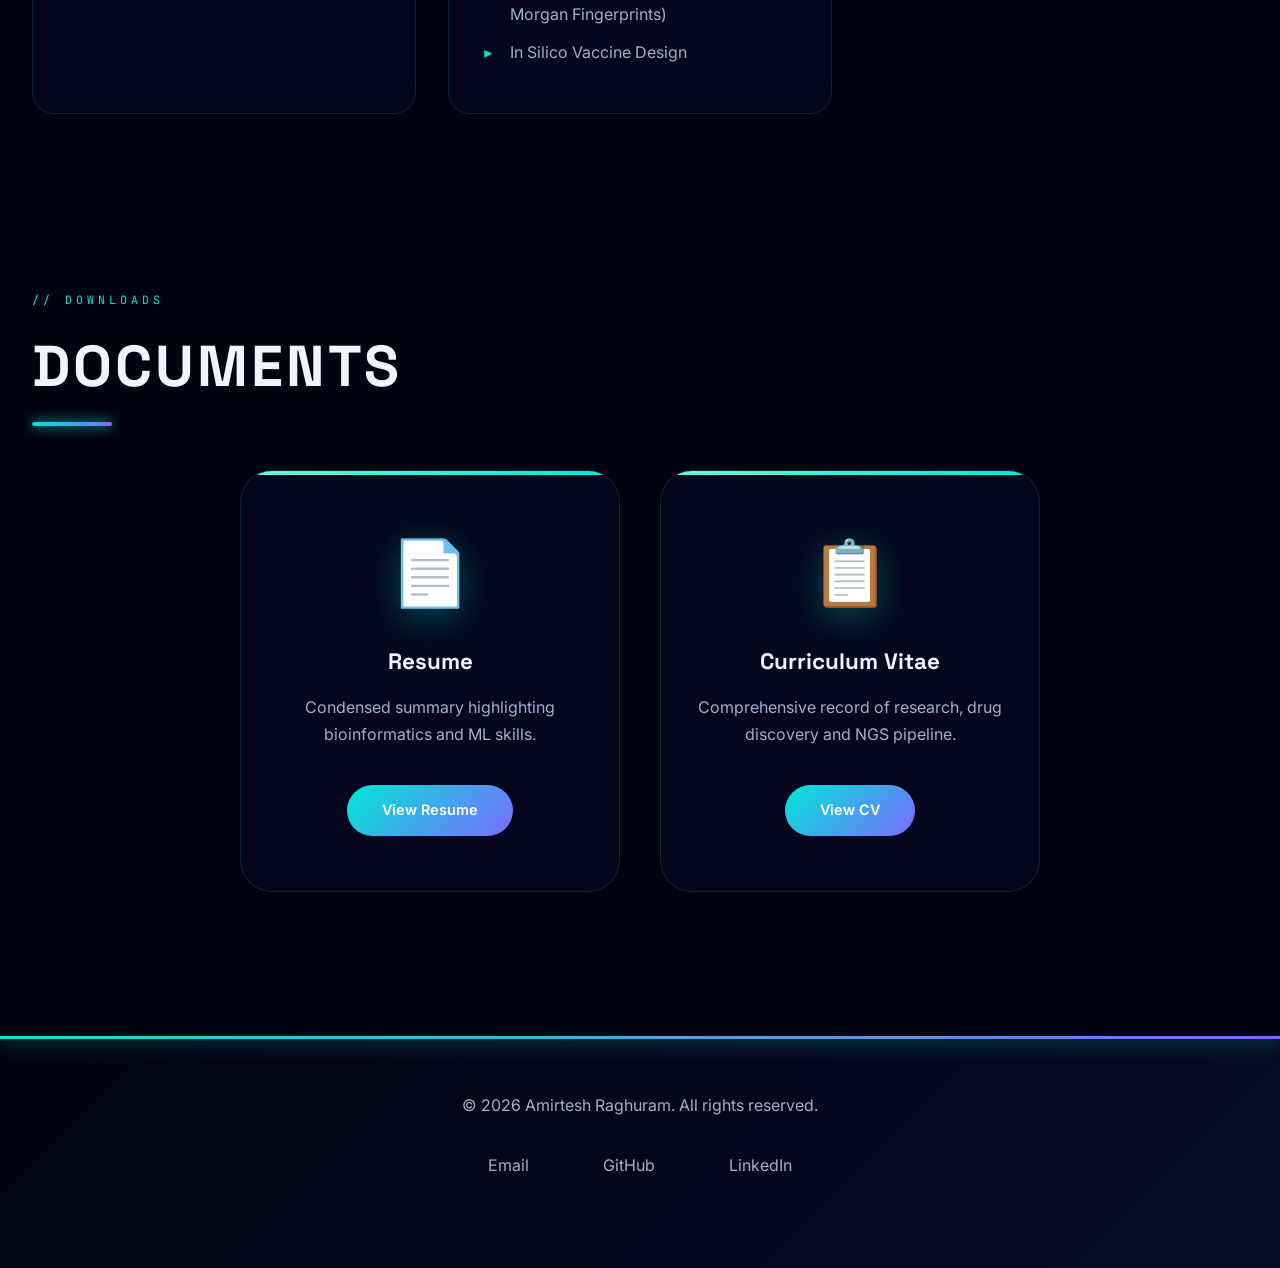
==== commit fda0e250: "Project update" ====
--- a/index.html
+++ b/index.html
@@ -229,7 +229,7 @@
                             distinguishing ferroptosis inducers from inhibitors using a curated, balanced dataset of
                             1,624 compounds</div>
                         <div class="project-bullet">Engineered 2,092 molecular descriptors and Morgan fingerprints with
-                            scaffold-based cross-validation, achieving AUROC 0.9175 and MCC 0.6617</div>
+                            Butina cluster based validation, achieving AUROC score of 0.86</div>
                         <div class="project-bullet">Applied SHAP analysis to identify 75 key predictive features,
                             translating discriminative fingerprint signals into chemically meaningful functional group
                             motifs</div>
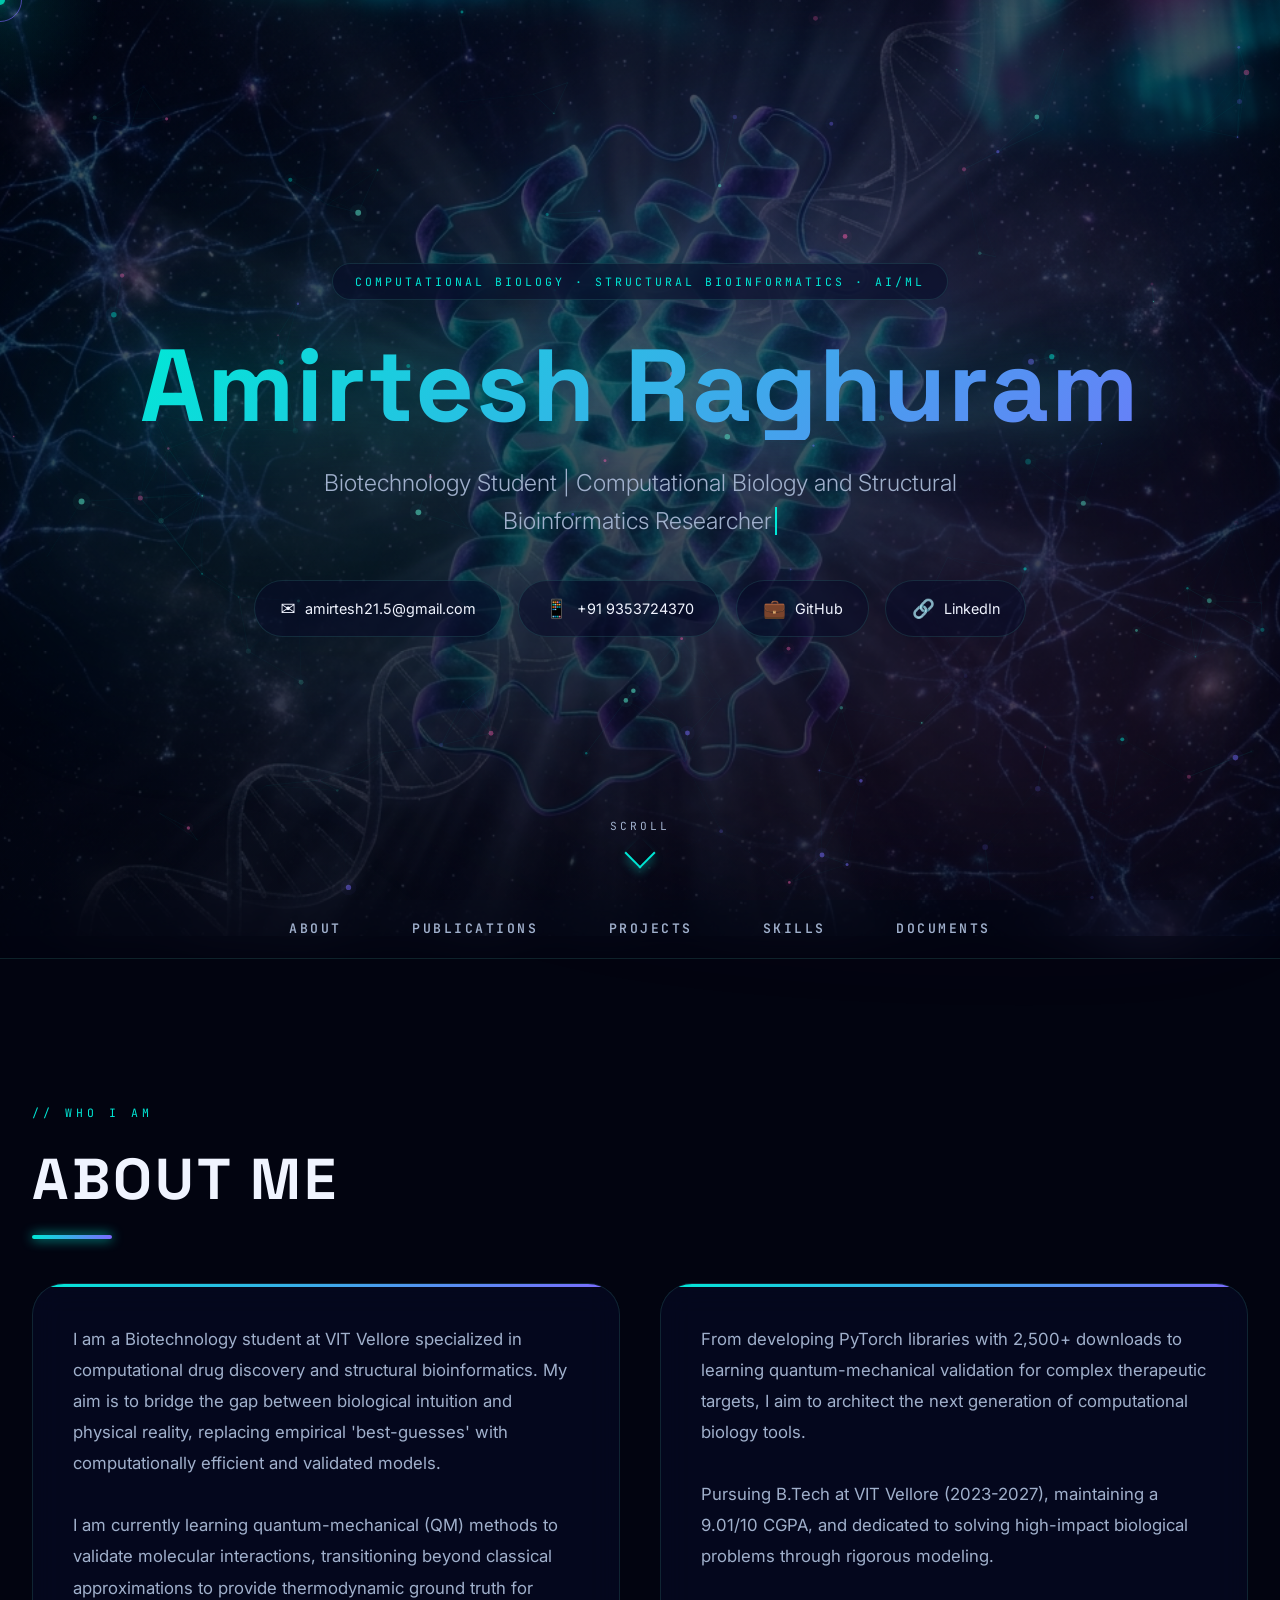
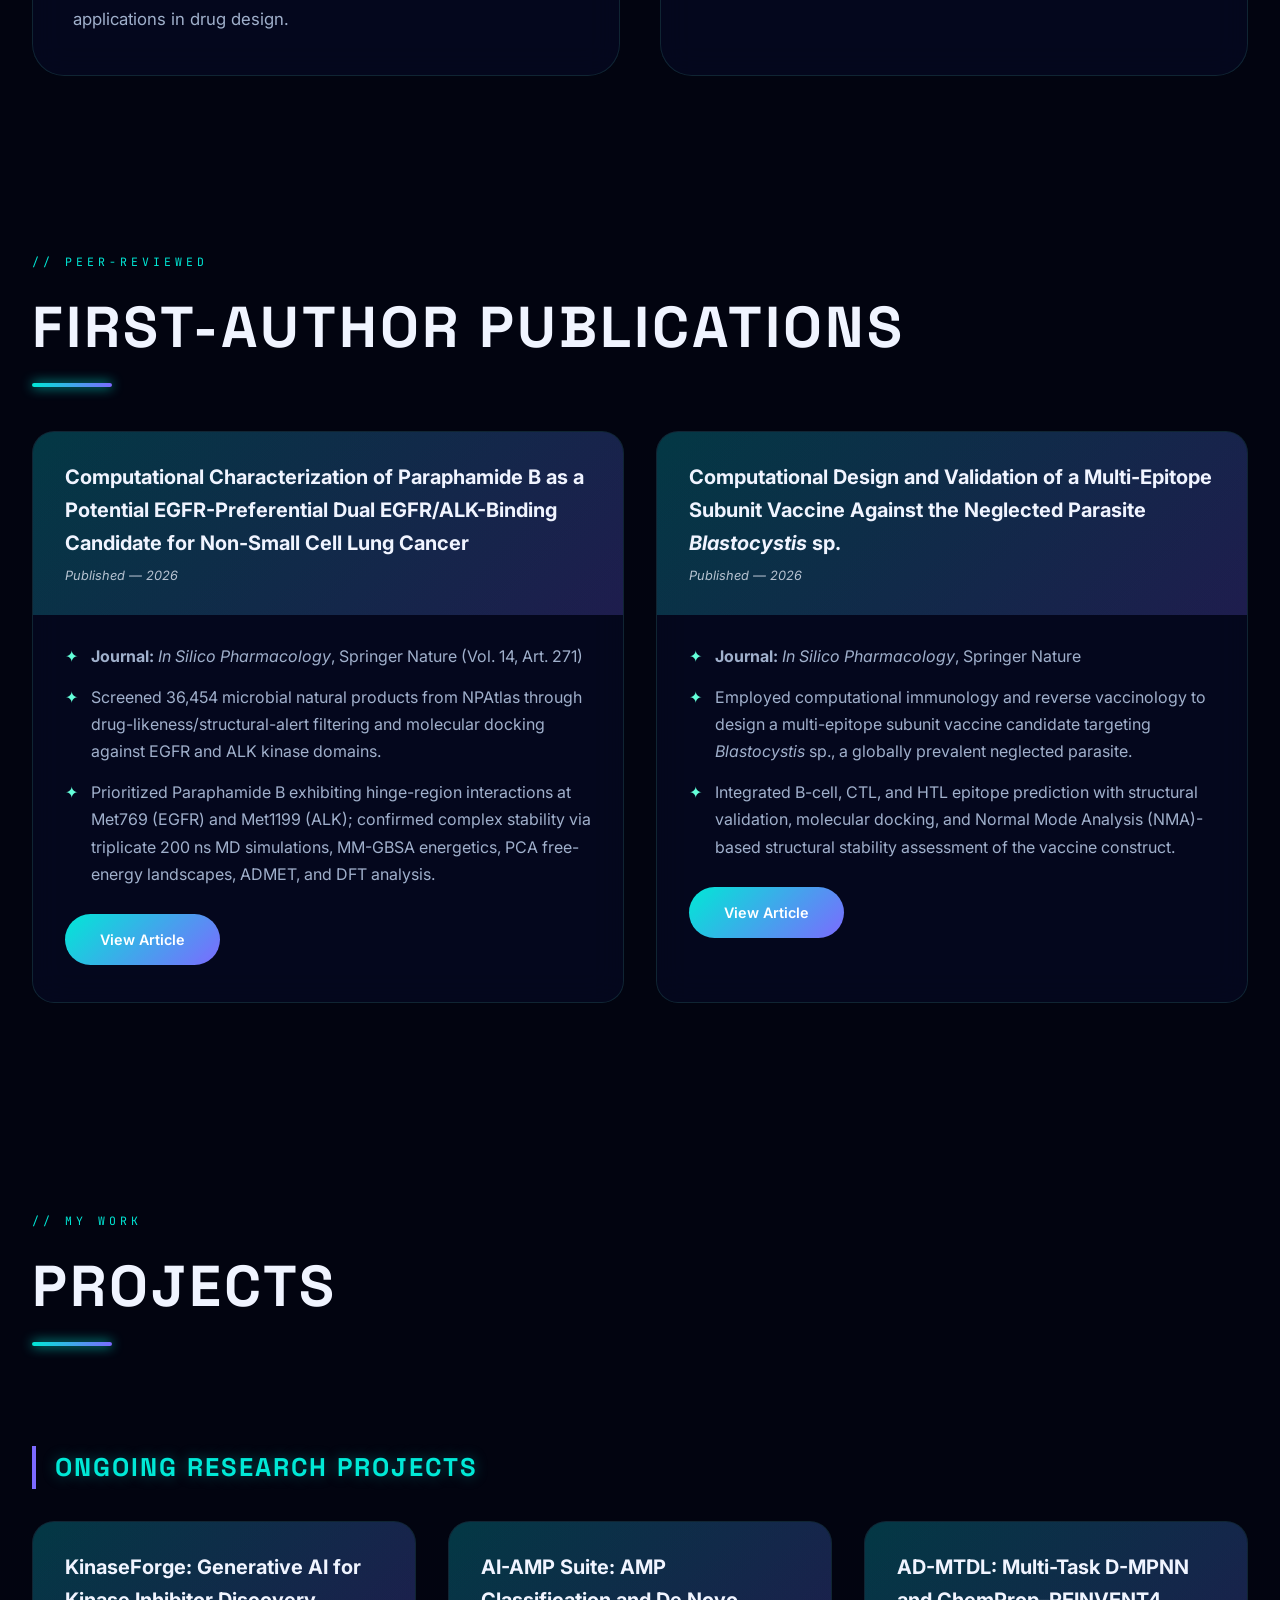
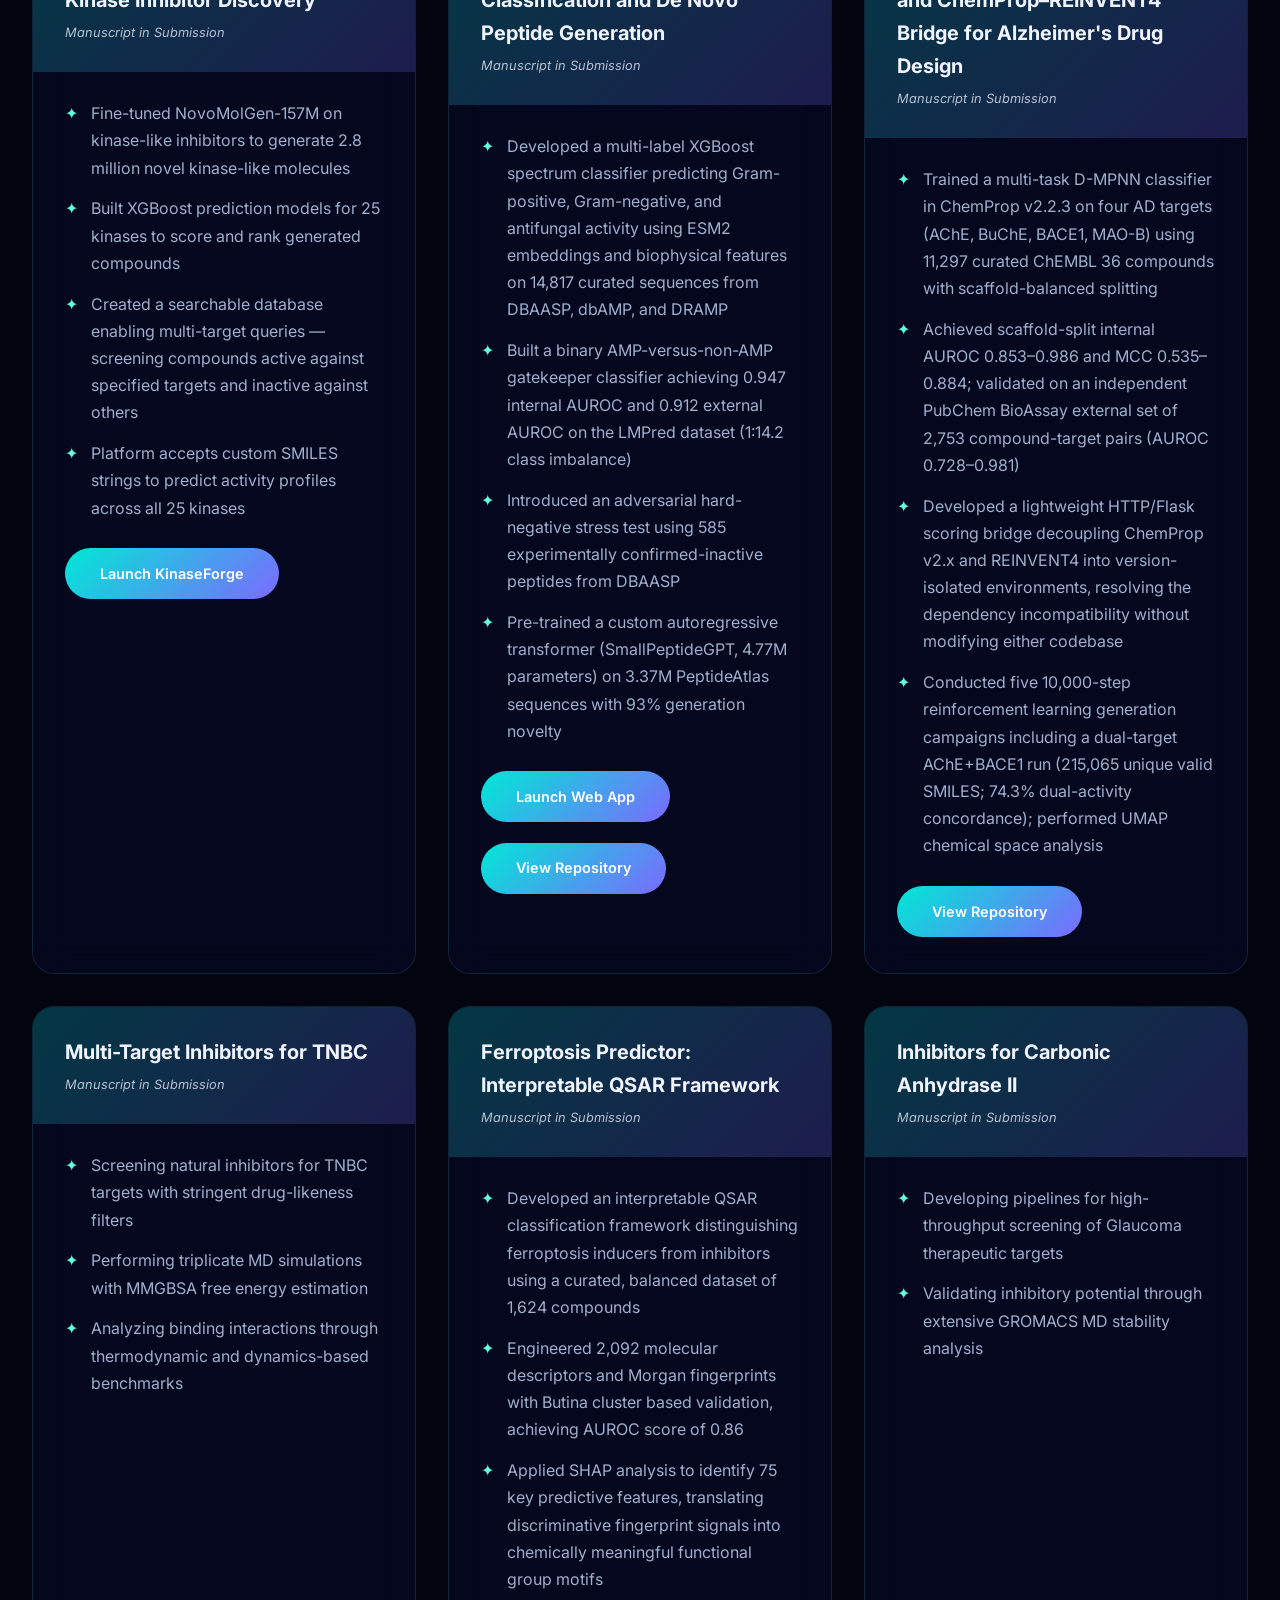
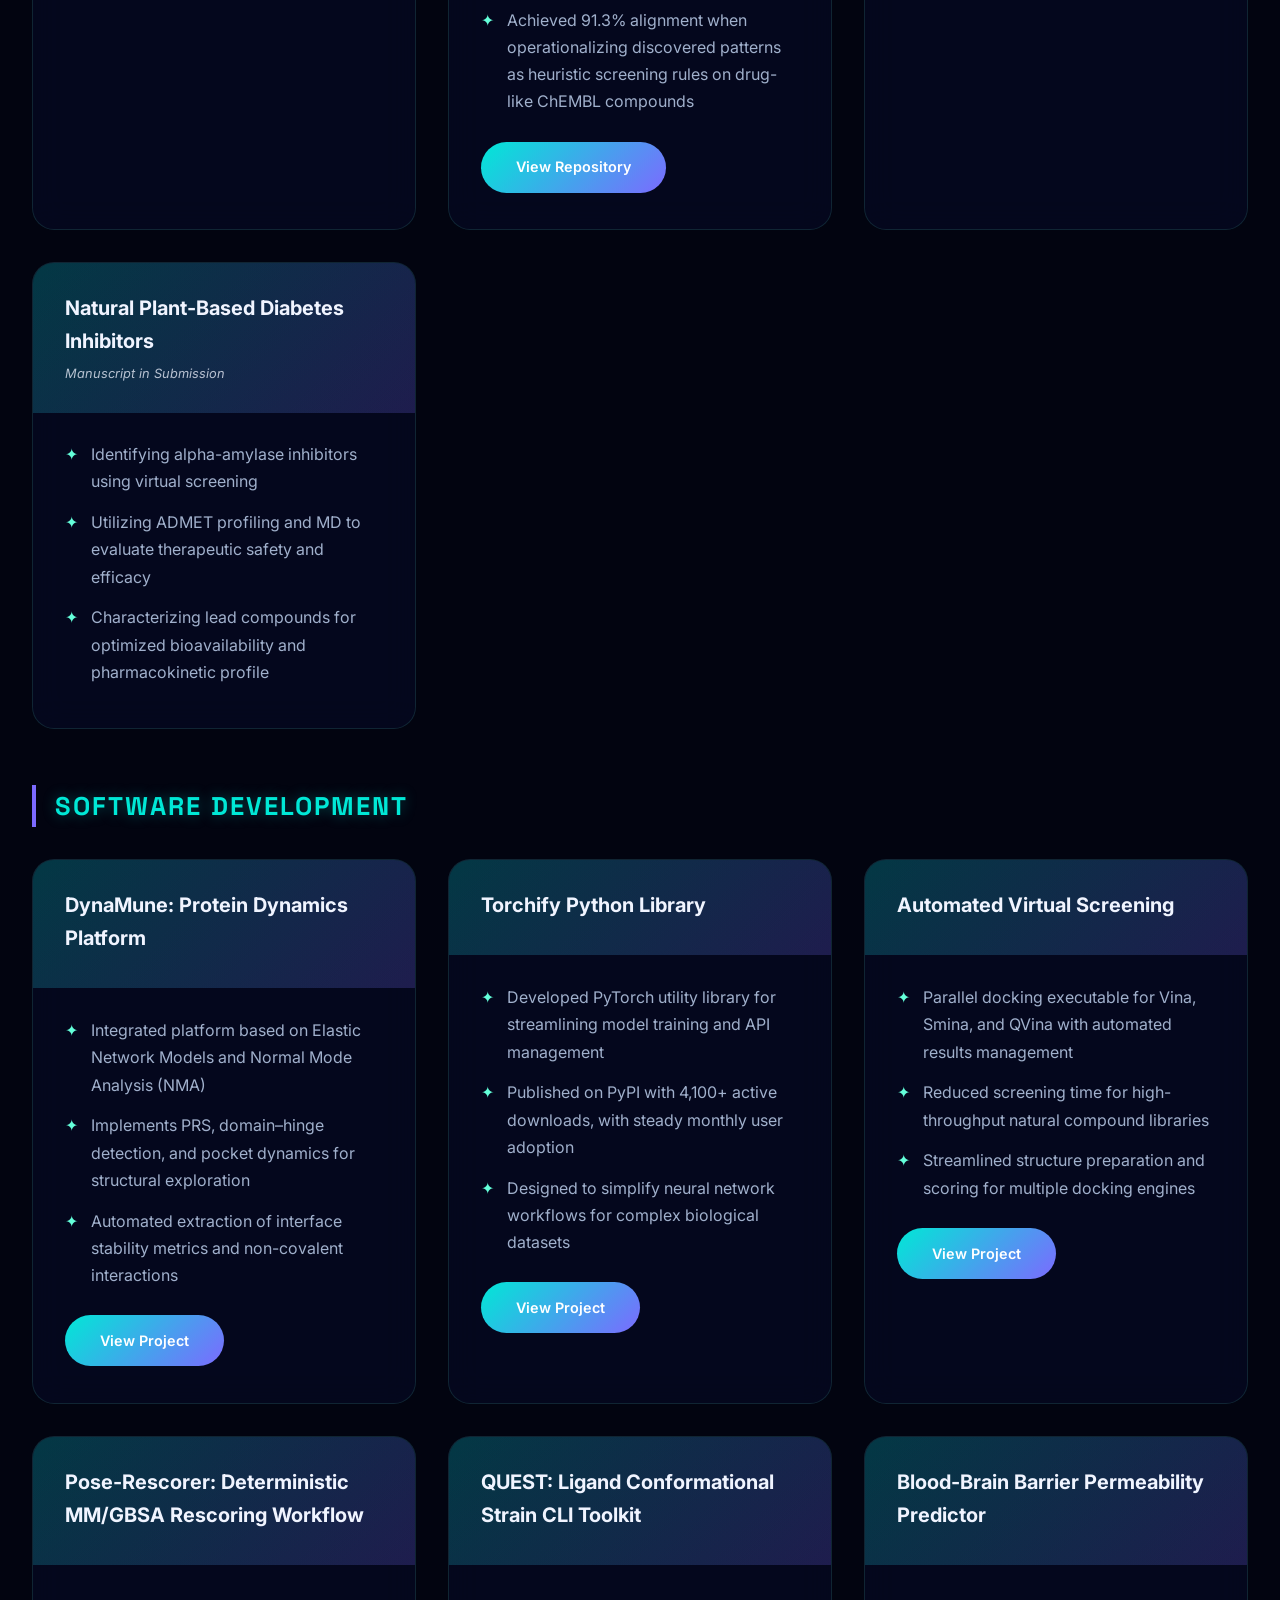
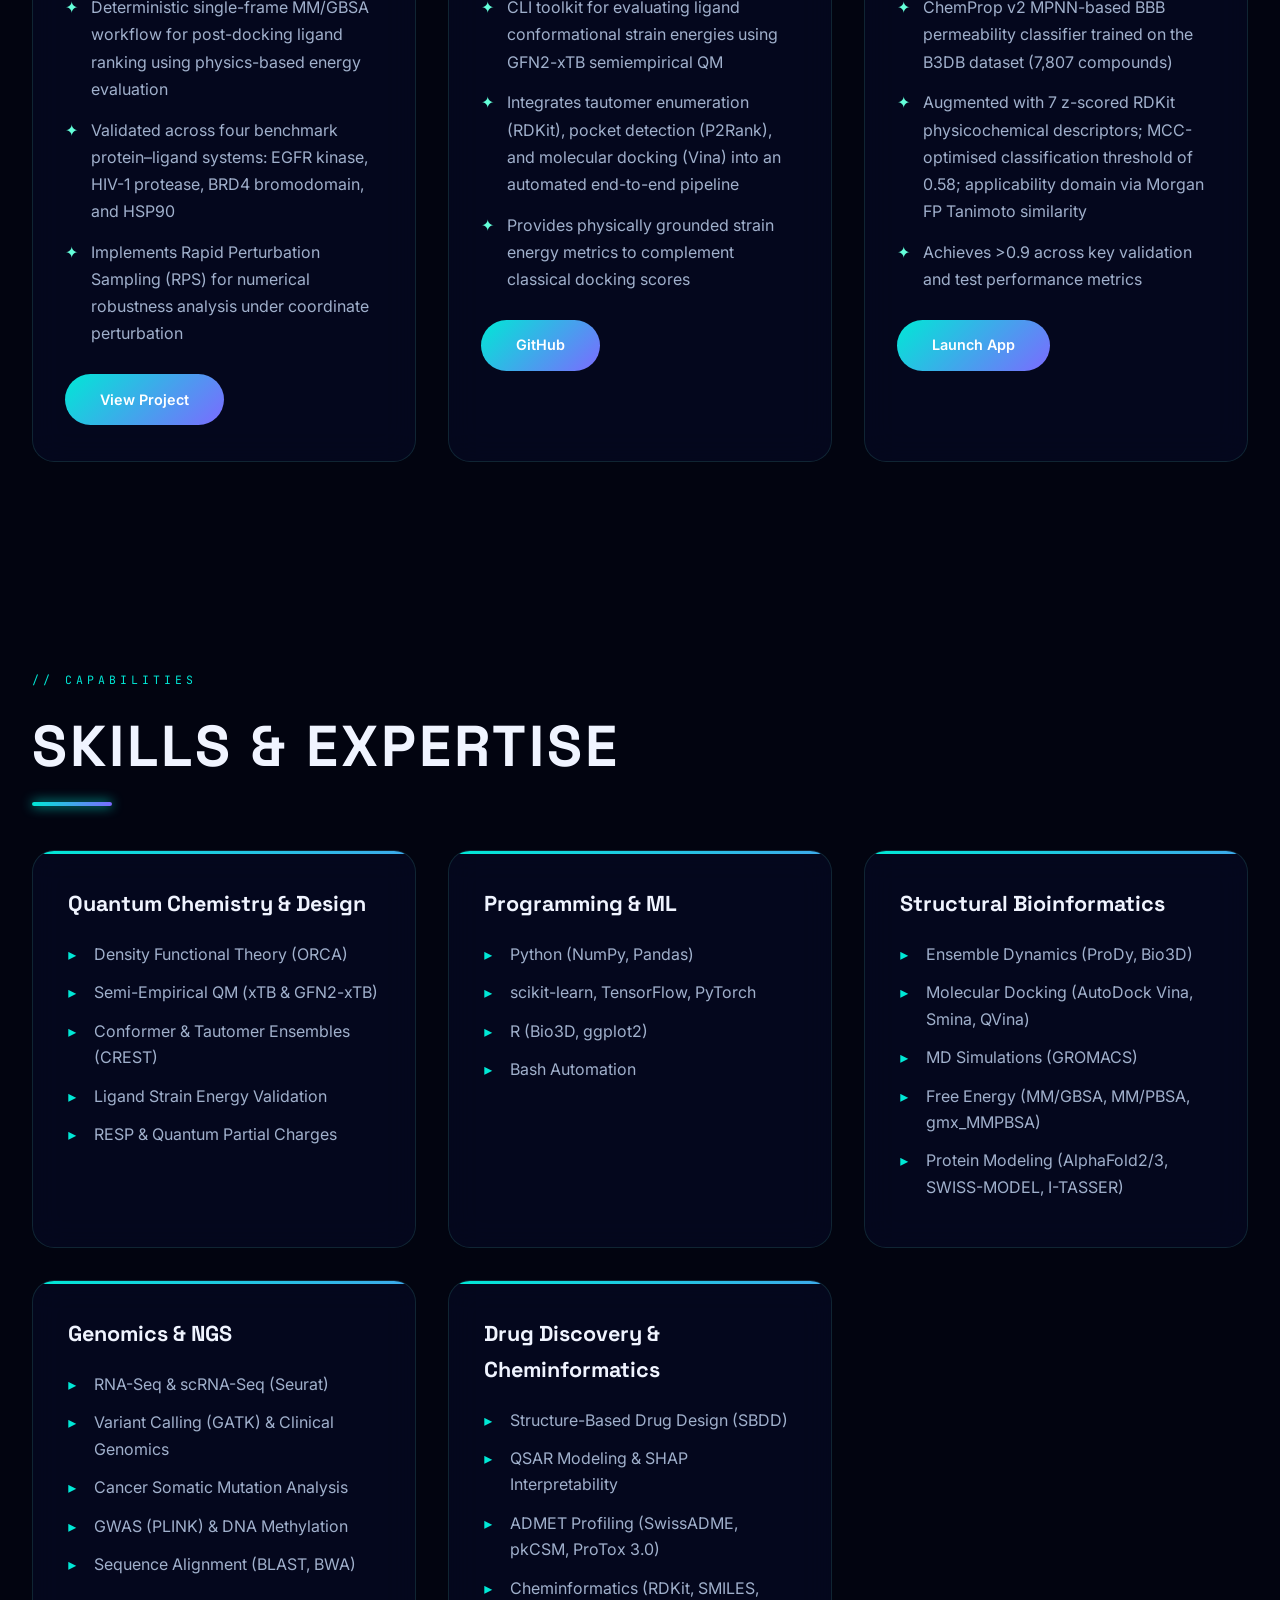
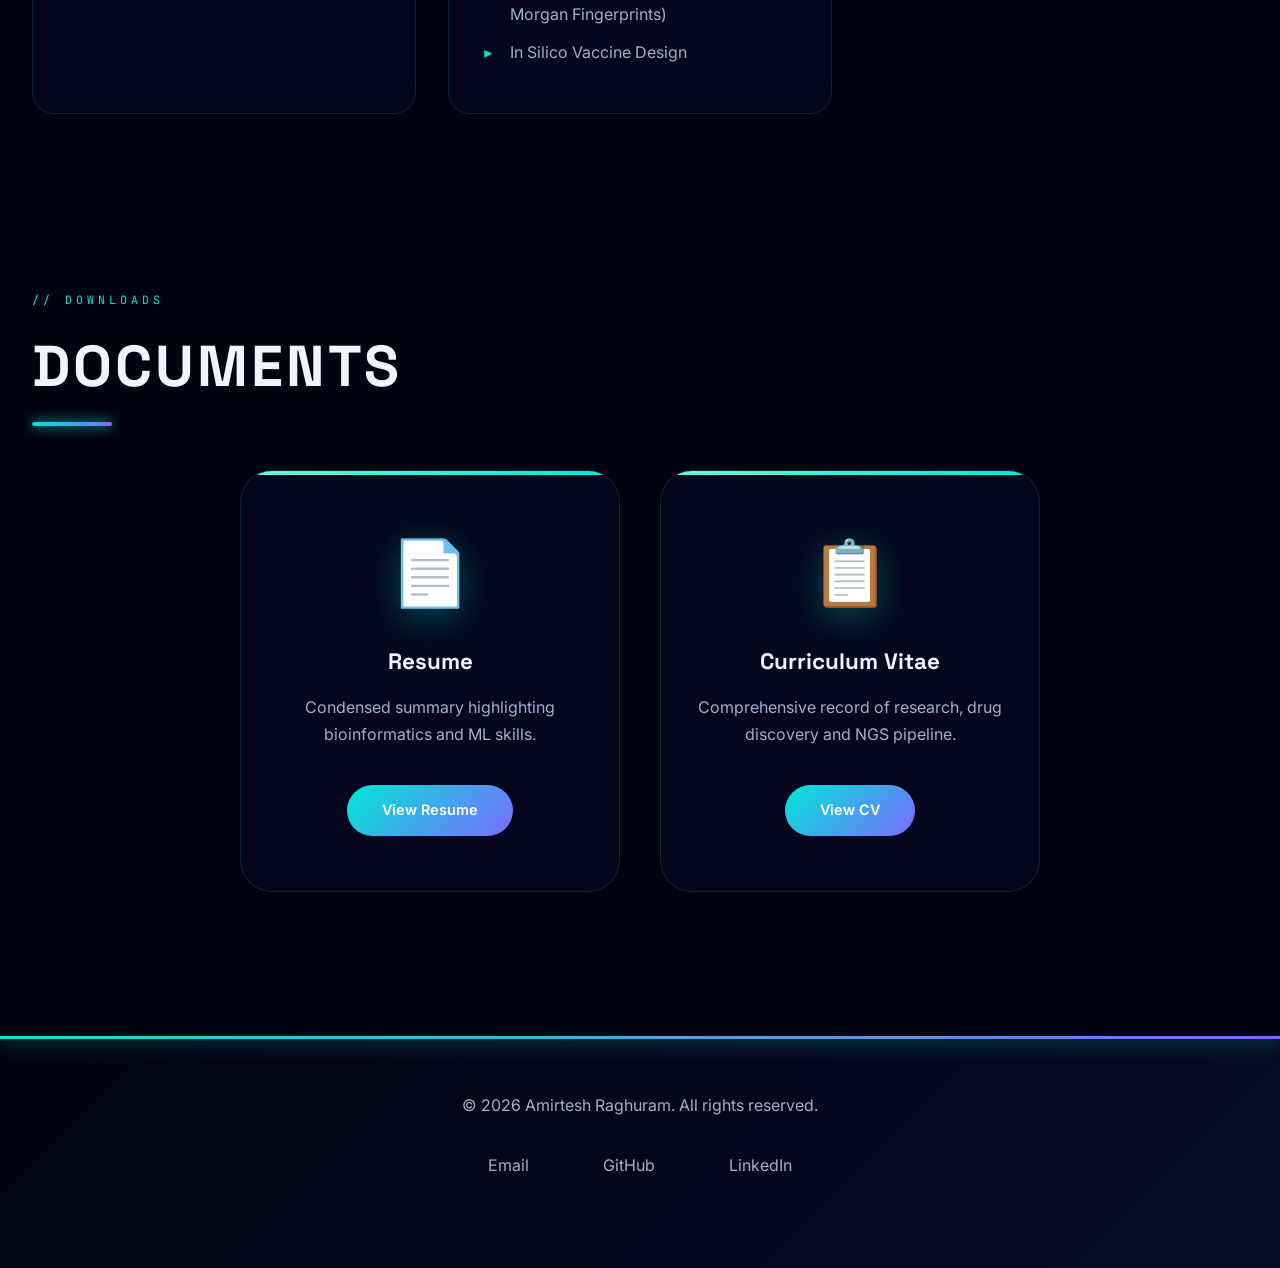
==== commit 92a7abd7: "Project update" ====
--- a/index.html
+++ b/index.html
@@ -233,7 +233,7 @@
                         <div class="project-bullet">Applied SHAP analysis to identify 75 key predictive features,
                             translating discriminative fingerprint signals into chemically meaningful functional group
                             motifs</div>
-                        <div class="project-bullet">Achieved 86.6% alignment when operationalizing discovered patterns
+                        <div class="project-bullet">Achieved 91.3% alignment when operationalizing discovered patterns
                             as heuristic screening rules on drug-like ChEMBL compounds</div><a
                             href="https://github.com/Amirtesh/Ferroptosis-Predictor" target="_blank"
                             class="btn magnetic"><span>View Repository</span></a>
